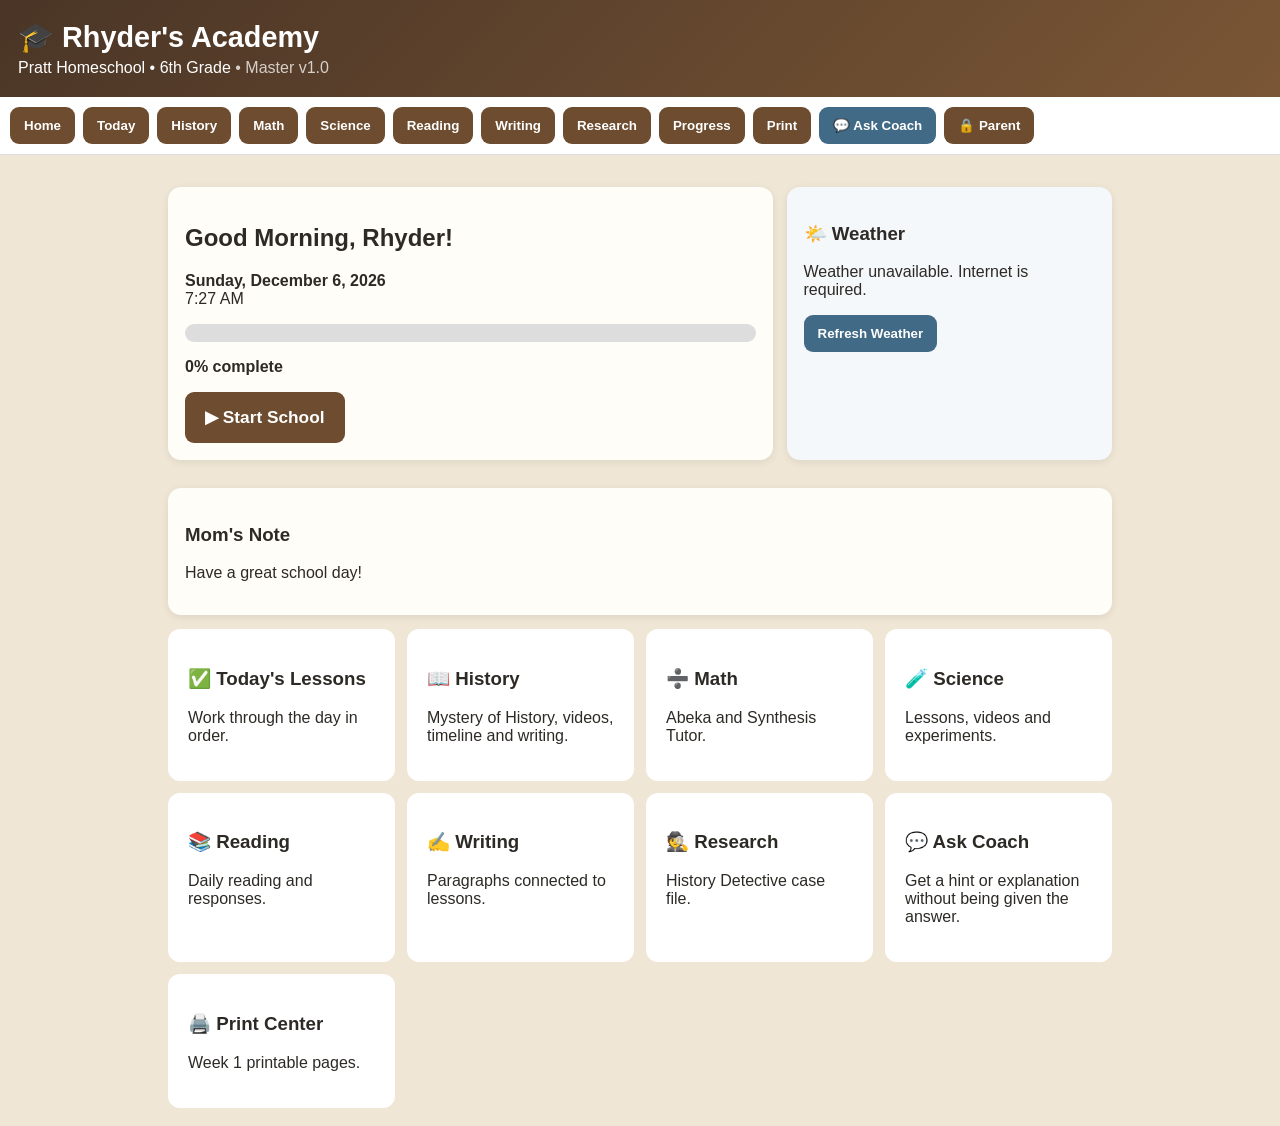
==== index.html @ 3a6fe6d4 "Add files via upload" ====
<!DOCTYPE html>
<html lang="en">
<head>
<meta charset="UTF-8">
<meta name="viewport" content="width=device-width, initial-scale=1.0">
<meta name="theme-color" content="#6d4c2f">
<link rel="manifest" href="manifest.webmanifest">
<title>Rhyder's Academy</title>
<style>
:root{--ink:#2d2a26;--tan:#efe6d5;--brown:#6d4c2f;--gold:#c89b4b;--green:#557a55;--paper:#fffdf8;--blue:#416a86}
*{box-sizing:border-box}
body{margin:0;font-family:Arial,Helvetica,sans-serif;background:var(--tan);color:var(--ink)}
header{background:linear-gradient(135deg,#4a3526,#7a5635);color:white;padding:20px 18px}
header h1{margin:0;font-size:1.8rem} header p{margin:5px 0 0}
nav{display:flex;gap:8px;overflow:auto;padding:10px;background:#fff;border-bottom:1px solid #ddd;position:sticky;top:0;z-index:3}
button,.btn{border:0;border-radius:9px;padding:11px 14px;background:var(--brown);color:#fff;font-weight:700;cursor:pointer;text-decoration:none;display:inline-block}
button.secondary,.btn.secondary{background:var(--blue)}
button.light,.btn.light{background:#ececec;color:#333}
main{max-width:980px;margin:auto;padding:18px}
.page{display:none}.page.active{display:block}
.card{background:var(--paper);border-radius:13px;padding:17px;margin:14px 0;box-shadow:0 2px 8px #00000014}
.hero{display:grid;grid-template-columns:1.3fr .7fr;gap:14px}
.weather{background:#f4f8fb}
.day{border-left:6px solid var(--gold)}
.task{display:flex;gap:10px;align-items:flex-start;padding:10px 0;border-bottom:1px solid #eee}
.task:last-child{border-bottom:0}.task input{width:21px;height:21px;margin-top:2px}
.progress{height:18px;background:#ddd;border-radius:20px;overflow:hidden}.progress span{display:block;height:100%;width:0;background:var(--green)}
.grid{display:grid;grid-template-columns:repeat(auto-fit,minmax(210px,1fr));gap:12px}
.subject{padding:18px;border-radius:12px;background:#fff;cursor:pointer;border:2px solid transparent}.subject:hover{border-color:var(--gold)}
textarea,input[type=text]{width:100%;padding:10px;border:1px solid #bbb;border-radius:8px;font:inherit}
.small{font-size:.9rem;color:#666}.notice{background:#fff3cd;border:1px solid #e2c56d;padding:12px;border-radius:8px}
.print-sheet{background:white;border:1px solid #bbb;padding:28px;min-height:650px;margin:15px 0}
.lines{background:repeating-linear-gradient(white,white 27px,#b9c4cc 28px);height:190px;margin-top:10px}
.two-col{display:grid;grid-template-columns:1fr 1fr;gap:20px}.badge{display:inline-block;background:#e8efe8;color:#365936;border-radius:20px;padding:5px 10px;font-weight:bold}
.start{font-size:1.08rem;padding:15px 20px}
@media(max-width:700px){.hero,.two-col{grid-template-columns:1fr}}
@media print{
 header,nav,.no-print,.btn,button{display:none!important}
 body{background:white} main{max-width:none;padding:0}
 .page{display:none!important}.page.printing{display:block!important}
 .card{box-shadow:none}.print-sheet{page-break-after:always;border:0;min-height:auto}
}
</style>
</head>
<body>
<header>
  <h1>🎓 Rhyder's Academy</h1>
  <p>Pratt Homeschool • 6th Grade <span style="opacity:.75">• Master v1.0</span></p>
</header>

<nav>
  <button onclick="showPage('home')">Home</button>
  <button onclick="showPage('today')">Today</button>
  <button onclick="showPage('history')">History</button>
  <button onclick="showPage('math')">Math</button>
  <button onclick="showPage('science')">Science</button>
  <button onclick="showPage('reading')">Reading</button>
  <button onclick="showPage('writing')">Writing</button>
  <button onclick="showPage('research')">Research</button>
  <button onclick="showPage('progress')">Progress</button>
  <button onclick="showPage('print')">Print</button>
  <button class="secondary" onclick="showPage('coach')">💬 Ask Coach</button>
  <button onclick="openParent()">🔒 Parent</button>
</nav>

<main>
<section id="home" class="page active">
  <div class="hero">
    <div class="card">
      <h2 id="greeting">Good Morning, Rhyder!</h2>
      <p><strong id="dateLine"></strong><br><span id="timeLine"></span></p>
      <div class="progress"><span id="bar"></span></div>
      <p><strong id="progressText">0% complete</strong></p>
      <button class="start" onclick="showPage('today')">▶ Start School</button>
    </div>
    <div class="card weather">
      <h3>🌤️ Weather</h3>
      <p id="weatherText">Loading weather…</p>
      <button class="secondary" onclick="loadWeather(true)">Refresh Weather</button>
    </div>
  </div>

  <div class="card">
    <h3>Mom's Note</h3>
    <p id="momNoteDisplay">Have a great school day!</p>
  </div>

  <div class="grid">
    <div class="subject" onclick="showPage('today')"><h3>✅ Today's Lessons</h3><p>Work through the day in order.</p></div>
    <div class="subject" onclick="showPage('history')"><h3>📖 History</h3><p>Mystery of History, videos, timeline and writing.</p></div>
    <div class="subject" onclick="showPage('math')"><h3>➗ Math</h3><p>Abeka and Synthesis Tutor.</p></div>
    <div class="subject" onclick="showPage('science')"><h3>🧪 Science</h3><p>Lessons, videos and experiments.</p></div>
    <div class="subject" onclick="showPage('reading')"><h3>📚 Reading</h3><p>Daily reading and responses.</p></div>
    <div class="subject" onclick="showPage('writing')"><h3>✍️ Writing</h3><p>Paragraphs connected to lessons.</p></div>
    <div class="subject" onclick="showPage('research')"><h3>🕵️ Research</h3><p>History Detective case file.</p></div>
    
    <div class="subject" onclick="showPage('coach')"><h3>💬 Ask Coach</h3><p>Get a hint or explanation without being given the answer.</p></div>
    <div class="subject" onclick="showPage('print')"><h3>🖨️ Print Center</h3><p>Week 1 printable pages.</p></div>
  </div>


</section>

<section id="today" class="page">
  <div class="card day"><h2>Week 1 Daily Lessons</h2><p class="small">Use the correct day. Checkboxes save on this device.</p></div>

  <div id="monday" class="card day"><h3>Monday • Creation</h3>
    <label class="task"><input class="savecheck" type="checkbox"><span>Read <em>Mystery of History</em>, Lesson 1.</span></label>
    <label class="task"><input class="savecheck" type="checkbox"><span>Watch <a href="https://bibleproject.com/videos/genesis-1/" target="_blank">Genesis 1</a> as part of history.</span></label>
    <label class="task"><input class="savecheck" type="checkbox"><span>Print and complete the Creation Timeline.</span></label>
    <label class="task"><input class="savecheck" type="checkbox"><span>Write one paragraph: Why is Creation important?</span></label>
    <label class="task"><input class="savecheck" type="checkbox"><span>Complete today's math lesson.</span></label>
    <label class="task"><input class="savecheck" type="checkbox"><span>Read for 20–30 minutes.</span></label>
  </div>

  <div id="tuesday" class="card day"><h3>Tuesday • Adam and Eve</h3>
    <label class="task"><input class="savecheck" type="checkbox"><span>Read the assigned Mystery of History section.</span></label>
    <label class="task"><input class="savecheck" type="checkbox"><span>Watch <a href="https://bibleproject.com/videos/genesis-1-11/" target="_blank">Genesis 1–11 Overview</a>.</span></label>
    <label class="task"><input class="savecheck" type="checkbox"><span>Answer: What responsibility did people receive?</span></label>
    <label class="task"><input class="savecheck" type="checkbox"><span>Complete today's math lesson.</span></label>
    <label class="task"><input class="savecheck" type="checkbox"><span>Read for 20–30 minutes.</span></label>
  </div>

  <div id="wednesday" class="card day"><h3>Wednesday • Cain, Abel and Early Generations</h3>
    <label class="task"><input class="savecheck" type="checkbox"><span>Read the assigned Mystery of History section.</span></label>
    <label class="task"><input class="savecheck" type="checkbox"><span>Review Week 1 vocabulary.</span></label>
    <label class="task"><input class="savecheck" type="checkbox"><span>Write one paragraph about a lesson learned from the story.</span></label>
    <label class="task"><input class="savecheck" type="checkbox"><span>Complete today's math lesson.</span></label>
    <label class="task"><input class="savecheck" type="checkbox"><span>Read for 20–30 minutes.</span></label>
  </div>

  <div id="thursday" class="card day"><h3>Thursday • Noah and the Flood</h3>
    <label class="task"><input class="savecheck" type="checkbox"><span>Read the assigned Mystery of History section.</span></label>
    <label class="task"><input class="savecheck" type="checkbox"><span>Explore <a href="https://isgenesishistory.com/free-videos-is-genesis-history/" target="_blank">free Is Genesis History? videos</a>.</span></label>
    <label class="task"><input class="savecheck" type="checkbox"><span>Begin the History Detective Case File.</span></label>
    <label class="task"><input class="savecheck" type="checkbox"><span>Complete today's math lesson.</span></label>
    <label class="task"><input class="savecheck" type="checkbox"><span>Read for 20–30 minutes.</span></label>
  </div>

  <div id="friday" class="card day"><h3>Friday • Catch Up and Review</h3>
    <label class="task"><input class="savecheck" type="checkbox"><span>Finish any incomplete work.</span></label>
    <label class="task"><input class="savecheck" type="checkbox"><span>Complete the History Detective conclusion.</span></label>
    <label class="task"><input class="savecheck" type="checkbox"><span>Show Mom your printed and written work.</span></label>
    <label class="task"><input class="savecheck" type="checkbox"><span>Complete any remaining math or reading.</span></label>
  </div>
</section>

<section id="history" class="page">
  <div class="card"><h2>History • Week 1</h2>
    <p><strong>Main curriculum:</strong> <em>Mystery of History</em>. Bible history is included here, not as a separate subject.</p>
  </div>
  <div class="card"><h3>Free Videos</h3>
    <p><a class="btn" href="https://bibleproject.com/videos/genesis-1/" target="_blank">Genesis 1</a>
    <a class="btn secondary" href="https://bibleproject.com/videos/genesis-1-11/" target="_blank">Genesis 1–11</a>
    <a class="btn" href="https://isgenesishistory.com/free-videos-is-genesis-history/" target="_blank">Free Genesis Videos</a></p>
  </div>
  <div class="card"><h3>Vocabulary</h3><p>Creation • image of God • generation • covenant • ark • flood • ancient • source • evidence • conclusion</p></div>
  <div class="card"><h3>History Writing</h3>
    <textarea class="saveanswer" data-key="history-writing" rows="8" placeholder="Write 1–2 paragraphs here."></textarea>
  </div>
</section>


<section id="math" class="page">
  <div class="card">
    <h2>➗ Math</h2>
    <p><strong>Main curriculum:</strong> Abeka 5th Grade Math</p>
  </div>

  <div class="card">
    <h3>Today's Math</h3>
    <label class="task"><input class="savecheck" type="checkbox"><span>Complete today's assigned Abeka lesson.</span></label>
    <label class="task"><input class="savecheck" type="checkbox"><span>Complete the assigned workbook problems.</span></label>
    <label class="task"><input class="savecheck" type="checkbox"><span>Use Synthesis Tutor for practice or extra help.</span></label>
    <p><a class="btn secondary" href="https://tutor.synthesis.com/m/abd80120-8823-48ed-8b36-01ec182cc29b" target="_blank">Open Synthesis Tutor</a></p>
  </div>

  <div class="card">
    <h3>Mom's Math Assignment</h3>
    <input class="saveanswer" data-key="math-assignment" type="text" placeholder="Example: Abeka Lesson 1, pages 1–2">
  </div>
</section>

<section id="science" class="page">
  <div class="card">
    <h2>🧪 Science</h2>
    <p>Science lessons and links will be loaded here.</p>
  </div>

  <div class="card">
    <label class="task"><input class="savecheck" type="checkbox"><span>Complete today's science lesson.</span></label>
    <label class="task"><input class="savecheck" type="checkbox"><span>Watch the assigned science video.</span></label>
    <label class="task"><input class="savecheck" type="checkbox"><span>Complete the activity or experiment when assigned.</span></label>
    <input class="saveanswer" data-key="science-link" type="text" placeholder="Mom can paste the science program or video link here">
    <p><button class="btn" onclick="openSavedLink('science-link')">Open Science</button></p>
  </div>
</section>

<section id="reading" class="page">
  <div class="card">
    <h2>📚 Reading</h2>
  </div>

  <div class="card">
    <label class="task"><input class="savecheck" type="checkbox"><span>Read for 20–30 minutes.</span></label>
    <label class="task"><input class="savecheck" type="checkbox"><span>Complete today's reading response when assigned.</span></label>
    <textarea class="saveanswer" data-key="reading-response" rows="6" placeholder="Write 2–3 sentences about what you read."></textarea>
  </div>
</section>

<section id="writing" class="page">
  <div class="card">
    <h2>✍️ Writing</h2>
    <p>Writing assignments will connect to history, science, and reading.</p>
  </div>

  <div class="card">
    <label class="task"><input class="savecheck" type="checkbox"><span>Complete today's assigned paragraph or writing activity.</span></label>
    <textarea class="saveanswer" data-key="writing-response" rows="9" placeholder="Write today's assignment here."></textarea>
  </div>

  <div class="card">
    <p class="small">Cursive will be added later.</p>
  </div>
</section>


<section id="research" class="page">
  <div class="card"><h2>🕵️ History Detective Case File #1</h2><h3>How do sources help us study Noah and the Flood?</h3></div>
  <div class="card">
    <label>Source 1 title or link</label><input class="saveanswer" data-key="source1" type="text">
    <label>What did this source say?</label><textarea class="saveanswer" data-key="source1notes" rows="4"></textarea>
    <label>Source 2 title or link</label><input class="saveanswer" data-key="source2" type="text">
    <label>What did this source say?</label><textarea class="saveanswer" data-key="source2notes" rows="4"></textarea>
    <label>Where did the sources agree?</label><textarea class="saveanswer" data-key="agree" rows="3"></textarea>
    <label>Where were they different?</label><textarea class="saveanswer" data-key="different" rows="3"></textarea>
    <label>Your conclusion — 5–8 sentences.</label><textarea class="saveanswer" data-key="conclusion" rows="8"></textarea>
  </div>
</section>


<section id="progress" class="page">
  <div class="card">
    <h2>📊 Progress</h2>
    <p>Rhyder's completed checkboxes are saved on this device.</p>
    <div class="progress"><span id="progressPageBar"></span></div>
    <p><strong id="progressPageText">0% complete</strong></p>
  </div>

  <div class="card">
    <h3>Week 1 Goal</h3>
    <p>Complete the assigned History, Math, Science, Reading, and Writing work for the four-day school week.</p>
  </div>
</section>

<section id="print" class="page">
  <div class="card no-print"><h2>Print Center</h2><button onclick="printCenter()">Print All Week 1 Sheets</button></div>
  <div class="print-sheet"><h1>Rhyder's Academy</h1><h2>Week 1 Creation Timeline</h2>
    <p>Name: __________________ Date: __________</p><p>Draw or write what happened on each day of Creation.</p>
    <div class="two-col"><div><h3>Day 1</h3><div class="lines"></div><h3>Day 2</h3><div class="lines"></div><h3>Day 3</h3><div class="lines"></div></div>
    <div><h3>Day 4</h3><div class="lines"></div><h3>Day 5</h3><div class="lines"></div><h3>Day 6 and Day 7</h3><div class="lines"></div></div></div>
  </div>
  <div class="print-sheet"><h1>Rhyder's Academy</h1><h2>Week 1 Vocabulary</h2>
    <p>Name: __________________ Date: __________</p><p>Write each definition in your own words.</p>
    <p><strong>Creation:</strong></p><div class="lines"></div><p><strong>Covenant:</strong></p><div class="lines"></div>
    <p><strong>Ancient:</strong></p><div class="lines"></div><p><strong>Evidence:</strong></p><div class="lines"></div>
  </div>
  <div class="print-sheet"><h1>Rhyder's Academy</h1><h2>History Detective Notes</h2>
    <p>Name: __________________ Date: __________</p><p><strong>Question:</strong></p><div class="lines"></div>
    <p><strong>Source 1:</strong></p><div class="lines"></div><p><strong>Source 2:</strong></p><div class="lines"></div>
    <p><strong>Conclusion:</strong></p><div class="lines" style="height:260px"></div>
  </div>
</section>


<section id="coach" class="page">
  <div class="card">
    <h2>💬 Ask Coach</h2>
    <p>Use this when you are stuck. Coach should explain, give hints, and ask questions—not do the assignment for you.</p>
  </div>

  <div class="card">
    <label for="coach-subject"><strong>Subject</strong></label>
    <select id="coach-subject" style="width:100%;padding:10px;border:1px solid #bbb;border-radius:8px;font:inherit;margin:8px 0 14px;">
      <option>History</option>
      <option>Math</option>
      <option>Science</option>
      <option>Reading</option>
      <option>Writing</option>
      <option>Research</option>
    </select>

    <label for="coach-question"><strong>What are you stuck on?</strong></label>
    <textarea id="coach-question" rows="7" placeholder="Example: I do not understand what covenant means in this lesson."></textarea>

    <p>
      <button class="secondary" onclick="askCoach()">Copy Question & Open ChatGPT</button>
      <button class="light" onclick="clearCoach()">Clear</button>
    </p>

    <div id="coach-status" class="notice" style="display:none;"></div>
  </div>

  <div class="card">
    <h3>Coach Rules</h3>
    <p class="small">
      Explain at a sixth-grade level. Do not write the assignment or give a final answer.
      Give one hint at a time, ask Rhyder what he has tried, and help him think through the problem.
    </p>
  </div>
</section>

<section id="parent" class="page">
  <div class="card"><h2>Parent</h2><p><span class="badge">Master Version 1.0</span></p><p>These settings save only on this device.</p></div>
  <div class="card notice"><strong>What is Pratt Homeschool Drive?</strong><br>It is your private filing cabinet for worksheets, submitted work, photos, and school records. Rhyder does not need to open it during his normal school day.</div>
  <div class="card"><h3>Mom's Note</h3>
    <textarea id="momNoteInput" rows="4" placeholder="Example: Finish history before lunch."></textarea>
    <p><button onclick="saveMomNote()">Save Note</button></p>
  </div>
  <div class="card"><h3>Quick Links</h3>
    <p><a class="btn secondary" href="https://drive.google.com/drive/folders/1P0YHmUGEadS95J3PVRqxYUepwUcIg7Hu?usp=sharing" target="_blank">📁 Open Parent Google Drive</a></p>
    <p class="small">Use this only when you need to manage files. Paste the math, science and Google Form links on the Subjects page once they are ready.</p>
  </div>
  <div class="card">
    <h3>Parent PIN</h3>
    <p class="small">The PIN is saved only on this device. It keeps Rhyder from accidentally changing parent settings.</p>
    <button class="secondary" onclick="changeParentPin()">Change Parent PIN</button>
  </div>
  <div class="card"><button class="light" onclick="resetChecks()">Reset All Checkboxes</button></div>
</section>
</main>

<script>

let parentUnlocked = false;

function openParent(){
  const savedPin = localStorage.getItem('parent-pin');

  if(!savedPin){
    const first = prompt('Create a 4–6 digit Parent PIN:');
    if(first === null) return;

    if(!/^\d{4,6}$/.test(first)){
      alert('Please use 4–6 numbers.');
      return;
    }

    const second = prompt('Enter the PIN again to confirm:');
    if(second !== first){
      alert('The PINs did not match. Please try again.');
      return;
    }

    localStorage.setItem('parent-pin', first);
    parentUnlocked = true;
    alert('Parent PIN created.');
    showPage('parent');
    return;
  }

  if(parentUnlocked){
    showPage('parent');
    return;
  }

  const entered = prompt('Enter Parent PIN:');
  if(entered === null) return;

  if(entered === savedPin){
    parentUnlocked = true;
    showPage('parent');
  } else {
    alert('Incorrect PIN.');
  }
}

function changeParentPin(){
  const savedPin = localStorage.getItem('parent-pin');
  const current = prompt('Enter your current Parent PIN:');
  if(current === null) return;

  if(current !== savedPin){
    alert('Incorrect PIN.');
    return;
  }

  const next = prompt('Create a new 4–6 digit Parent PIN:');
  if(next === null) return;

  if(!/^\d{4,6}$/.test(next)){
    alert('Please use 4–6 numbers.');
    return;
  }

  const confirmPin = prompt('Enter the new PIN again:');
  if(confirmPin !== next){
    alert('The PINs did not match.');
    return;
  }

  localStorage.setItem('parent-pin', next);
  parentUnlocked = true;
  alert('Parent PIN changed.');
}


async function askCoach(){
  const subject = document.getElementById('coach-subject').value;
  const question = document.getElementById('coach-question').value.trim();
  const status = document.getElementById('coach-status');

  if(!question){
    alert('Type your question first.');
    return;
  }

  const prompt =
`You are Coach for Rhyder, a sixth-grade homeschool student.

Subject: ${subject}
Rhyder's question: ${question}

Rules:
- Explain at a sixth-grade level.
- Do not complete the assignment or give the final answer.
- Ask what he has tried.
- Give one hint at a time.
- Use short, clear steps.
- Encourage effort and help him think independently.`;

  try{
    await navigator.clipboard.writeText(prompt);
    status.style.display = 'block';
    status.innerHTML = '<strong>Question copied.</strong> ChatGPT is opening. Paste the question into the message box and send it.';
  }catch(e){
    status.style.display = 'block';
    status.innerHTML = '<strong>Copy this into ChatGPT:</strong><br><br>' + prompt.replace(/\n/g,'<br>');
  }

  window.open('https://chatgpt.com/', '_blank');
}

function clearCoach(){
  document.getElementById('coach-question').value = '';
  document.getElementById('coach-status').style.display = 'none';
}

function showPage(id){
 document.querySelectorAll('.page').forEach(p=>p.classList.remove('active'));
 document.getElementById(id).classList.add('active'); window.scrollTo(0,0);
}
const checks=[...document.querySelectorAll('.savecheck')];
checks.forEach((c,i)=>{c.dataset.key='check-'+i;c.checked=localStorage.getItem(c.dataset.key)==='1';
 c.addEventListener('change',()=>{localStorage.setItem(c.dataset.key,c.checked?'1':'0');updateProgress();});});
document.querySelectorAll('.saveanswer').forEach(el=>{const k=el.dataset.key;el.value=localStorage.getItem(k)||'';
 el.addEventListener('input',()=>localStorage.setItem(k,el.value));});
function updateProgress(){const done=checks.filter(c=>c.checked).length;const pct=checks.length?Math.round(done/checks.length*100):0;
 document.getElementById('bar').style.width=pct+'%';document.getElementById('progressText').textContent=pct+'% complete';
 const pageBar=document.getElementById('progressPageBar');
 const pageText=document.getElementById('progressPageText');
 if(pageBar) pageBar.style.width=pct+'%';
 if(pageText) pageText.textContent=pct+'% complete';}
function openSavedLink(key){let v=(localStorage.getItem(key)||'').trim();if(!v){alert('Paste the link in the box first.');return;}
 if(!/^https?:\/\//i.test(v))v='https://'+v;window.open(v,'_blank');}
function printCenter(){const p=document.getElementById('print');p.classList.add('printing');window.print();p.classList.remove('printing');}
function resetChecks(){if(confirm('Reset every lesson checkbox?')){checks.forEach(c=>{c.checked=false;localStorage.removeItem(c.dataset.key)});updateProgress();}}
function updateClock(){
 const d=new Date(); const h=d.getHours();
 document.getElementById('greeting').textContent=(h<12?'Good Morning':h<17?'Good Afternoon':'Good Evening')+', Rhyder!';
 document.getElementById('dateLine').textContent=d.toLocaleDateString('en-US',{weekday:'long',month:'long',day:'numeric',year:'numeric'});
 document.getElementById('timeLine').textContent=d.toLocaleTimeString('en-US',{hour:'numeric',minute:'2-digit'});
}
function weatherCodeText(code){
 const m={0:'Clear',1:'Mostly clear',2:'Partly cloudy',3:'Cloudy',45:'Foggy',48:'Foggy',51:'Light drizzle',53:'Drizzle',55:'Heavy drizzle',
 61:'Light rain',63:'Rain',65:'Heavy rain',71:'Light snow',73:'Snow',75:'Heavy snow',80:'Rain showers',81:'Rain showers',82:'Heavy showers',95:'Thunderstorms'};
 return m[code]||'Current conditions';
}
async function fetchWeather(lat,lon,label){
 try{
  const u=`https://api.open-meteo.com/v1/forecast?latitude=${lat}&longitude=${lon}&current=temperature_2m,weather_code&daily=temperature_2m_max,temperature_2m_min,precipitation_probability_max&temperature_unit=fahrenheit&timezone=auto&forecast_days=1`;
  const r=await fetch(u); const w=await r.json();
  const now=Math.round(w.current.temperature_2m), hi=Math.round(w.daily.temperature_2m_max[0]), lo=Math.round(w.daily.temperature_2m_min[0]), rain=w.daily.precipitation_probability_max[0];
  document.getElementById('weatherText').innerHTML=`<strong>${label}</strong><br>${now}°F • ${weatherCodeText(w.current.weather_code)}<br>High ${hi}° • Low ${lo}°<br>Rain chance ${rain}%`;
 }catch(e){document.getElementById('weatherText').textContent='Weather unavailable. Internet is required.';}
}
function loadWeather(force=false){
 document.getElementById('weatherText').textContent='Loading weather…';
 if(navigator.geolocation){
  navigator.geolocation.getCurrentPosition(
   p=>fetchWeather(p.coords.latitude,p.coords.longitude,'Current location'),
   ()=>fetchWeather(35.4492,-86.7889,'Lewisburg, TN'),
   {timeout:5000}
  );
 }else fetchWeather(35.4492,-86.7889,'Lewisburg, TN');
}
function saveMomNote(){const v=document.getElementById('momNoteInput').value.trim()||'Have a great school day!';
 localStorage.setItem('mom-note',v);document.getElementById('momNoteDisplay').textContent=v;alert('Mom’s note saved.');}
function loadMomNote(){const v=localStorage.getItem('mom-note')||'Have a great school day!';
 document.getElementById('momNoteInput').value=v;document.getElementById('momNoteDisplay').textContent=v;}
if('serviceWorker' in navigator){window.addEventListener('load',()=>navigator.serviceWorker.register('service-worker.js').catch(()=>{}));}
updateProgress(); updateClock(); setInterval(updateClock,30000); loadMomNote(); loadWeather();
</script>
</body>
</html>
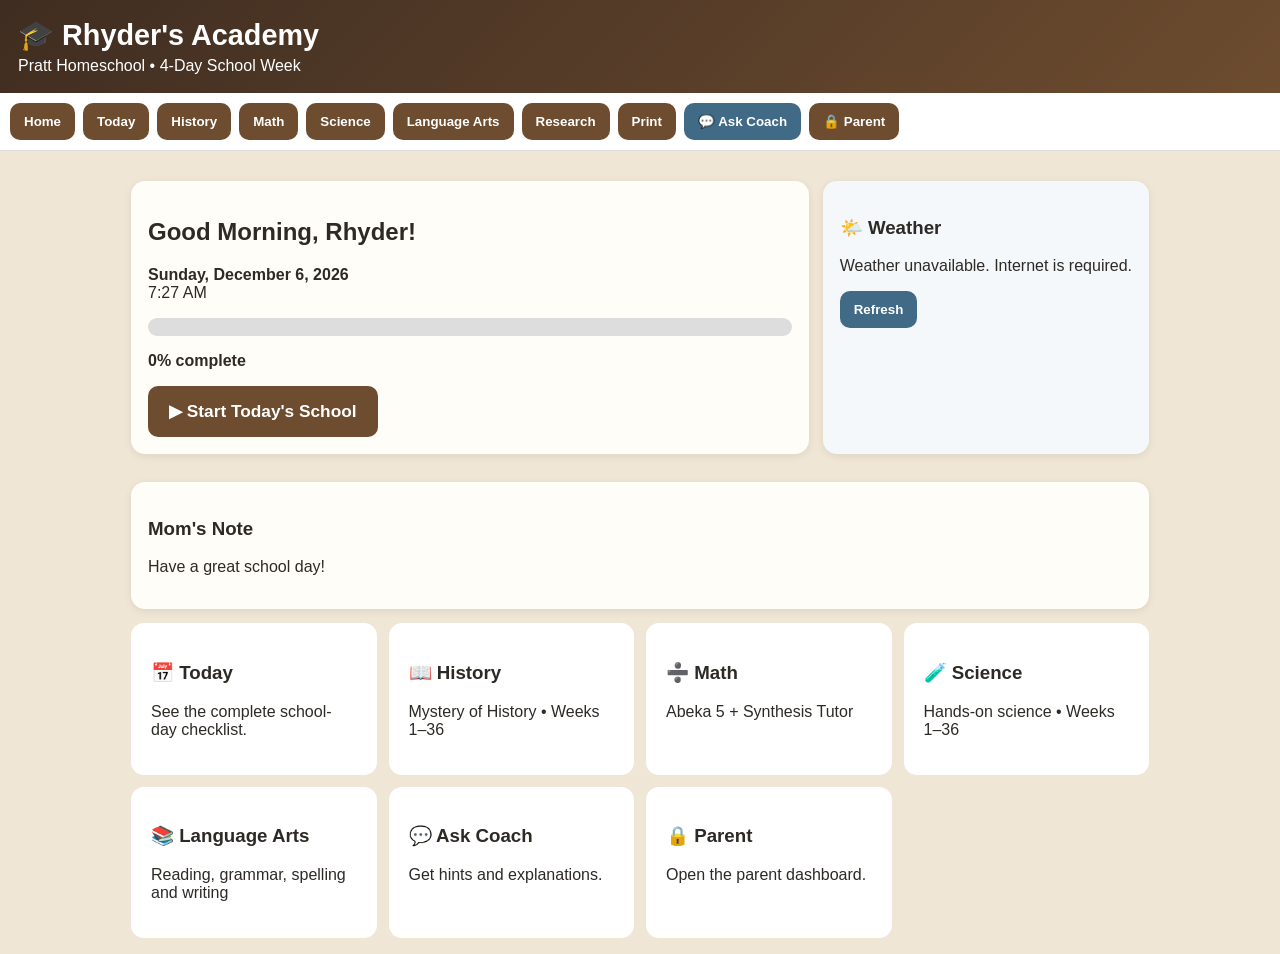
==== commit 25f4c67e: "Add files via upload" ====
--- a/index.html
+++ b/index.html
@@ -7,499 +7,418 @@
 <link rel="manifest" href="manifest.webmanifest">
 <title>Rhyder's Academy</title>
 <style>
-:root{--ink:#2d2a26;--tan:#efe6d5;--brown:#6d4c2f;--gold:#c89b4b;--green:#557a55;--paper:#fffdf8;--blue:#416a86}
+:root{--brown:#6d4c2f;--dark:#3f2d21;--tan:#efe6d5;--paper:#fffdf8;--gold:#c89b4b;--green:#557a55;--blue:#416a86;--ink:#2d2a26}
 *{box-sizing:border-box}
 body{margin:0;font-family:Arial,Helvetica,sans-serif;background:var(--tan);color:var(--ink)}
-header{background:linear-gradient(135deg,#4a3526,#7a5635);color:white;padding:20px 18px}
+header{background:linear-gradient(135deg,var(--dark),var(--brown));color:white;padding:18px}
 header h1{margin:0;font-size:1.8rem} header p{margin:5px 0 0}
-nav{display:flex;gap:8px;overflow:auto;padding:10px;background:#fff;border-bottom:1px solid #ddd;position:sticky;top:0;z-index:3}
-button,.btn{border:0;border-radius:9px;padding:11px 14px;background:var(--brown);color:#fff;font-weight:700;cursor:pointer;text-decoration:none;display:inline-block}
+nav{display:flex;gap:8px;overflow:auto;padding:10px;background:#fff;border-bottom:1px solid #ddd;position:sticky;top:0;z-index:5}
+button,.btn{border:0;border-radius:10px;padding:11px 14px;background:var(--brown);color:#fff;font-weight:700;cursor:pointer;text-decoration:none;display:inline-block}
 button.secondary,.btn.secondary{background:var(--blue)}
 button.light,.btn.light{background:#ececec;color:#333}
-main{max-width:980px;margin:auto;padding:18px}
+main{max-width:1050px;margin:auto;padding:16px}
 .page{display:none}.page.active{display:block}
-.card{background:var(--paper);border-radius:13px;padding:17px;margin:14px 0;box-shadow:0 2px 8px #00000014}
-.hero{display:grid;grid-template-columns:1.3fr .7fr;gap:14px}
+.card{background:var(--paper);border-radius:14px;padding:17px;margin:14px 0;box-shadow:0 2px 9px #00000014}
+.hero{display:grid;grid-template-columns:1.35fr .65fr;gap:14px}
 .weather{background:#f4f8fb}
-.day{border-left:6px solid var(--gold)}
-.task{display:flex;gap:10px;align-items:flex-start;padding:10px 0;border-bottom:1px solid #eee}
-.task:last-child{border-bottom:0}.task input{width:21px;height:21px;margin-top:2px}
-.progress{height:18px;background:#ddd;border-radius:20px;overflow:hidden}.progress span{display:block;height:100%;width:0;background:var(--green)}
-.grid{display:grid;grid-template-columns:repeat(auto-fit,minmax(210px,1fr));gap:12px}
-.subject{padding:18px;border-radius:12px;background:#fff;cursor:pointer;border:2px solid transparent}.subject:hover{border-color:var(--gold)}
-textarea,input[type=text]{width:100%;padding:10px;border:1px solid #bbb;border-radius:8px;font:inherit}
-.small{font-size:.9rem;color:#666}.notice{background:#fff3cd;border:1px solid #e2c56d;padding:12px;border-radius:8px}
-.print-sheet{background:white;border:1px solid #bbb;padding:28px;min-height:650px;margin:15px 0}
-.lines{background:repeating-linear-gradient(white,white 27px,#b9c4cc 28px);height:190px;margin-top:10px}
-.two-col{display:grid;grid-template-columns:1fr 1fr;gap:20px}.badge{display:inline-block;background:#e8efe8;color:#365936;border-radius:20px;padding:5px 10px;font-weight:bold}
-.start{font-size:1.08rem;padding:15px 20px}
-@media(max-width:700px){.hero,.two-col{grid-template-columns:1fr}}
-@media print{
- header,nav,.no-print,.btn,button{display:none!important}
- body{background:white} main{max-width:none;padding:0}
- .page{display:none!important}.page.printing{display:block!important}
- .card{box-shadow:none}.print-sheet{page-break-after:always;border:0;min-height:auto}
-}
+.progress{height:18px;background:#ddd;border-radius:20px;overflow:hidden}
+.progress span{display:block;height:100%;width:0;background:var(--green)}
+.grid{display:grid;grid-template-columns:repeat(auto-fit,minmax(205px,1fr));gap:12px}
+.tile{background:white;border:2px solid transparent;border-radius:13px;padding:18px;cursor:pointer}
+.tile:hover{border-color:var(--gold)}
+.task{display:flex;gap:10px;align-items:flex-start;padding:10px 0;border-bottom:1px solid #eee;overflow:hidden}
+.task:last-child{border-bottom:0}.task input{width:21px;height:21px;margin-top:2px;flex:0 0 auto}.task span{display:block;min-width:0;flex:1}.task .btn{display:block;width:max-content;max-width:100%;margin-top:8px;white-space:normal}
+textarea,input[type=text],select{width:100%;padding:10px;border:1px solid #bbb;border-radius:8px;font:inherit}
+.small{font-size:.9rem;color:#666}.notice{background:#fff3cd;border:1px solid #e2c56d;padding:12px;border-radius:9px}
+.week-grid{display:grid;grid-template-columns:repeat(auto-fit,minmax(105px,1fr));gap:8px}
+.week-btn{background:#876546;padding:10px 7px}
+.week-btn.current{background:var(--green)}
+.week-content{border-left:6px solid var(--gold)}
+.day-tabs{display:grid;grid-template-columns:repeat(4,1fr);gap:8px}
+.day-tabs button{background:#8b6a4a}
+.day-tabs button.active-day{background:var(--green)}
+.day-panel{display:none}.day-panel.active-day-panel{display:block}
+.subject-head{display:flex;justify-content:space-between;gap:10px;align-items:center;flex-wrap:wrap}
+.badge{display:inline-block;background:#e8efe8;color:#365936;border-radius:20px;padding:5px 10px;font-weight:bold}
+.start{font-size:1.08rem;padding:15px 21px}
+.print-sheet{background:#fff;border:1px solid #bbb;padding:28px;min-height:650px;margin:15px 0}
+.lines{background:repeating-linear-gradient(#fff,#fff 27px,#b9c4cc 28px);height:190px}
+@media(max-width:720px){.hero{grid-template-columns:1fr}.day-tabs{grid-template-columns:1fr 1fr}}
+@media print{header,nav,.no-print,button,.btn{display:none!important}body{background:#fff}main{max-width:none;padding:0}.page{display:none!important}.page.printing{display:block!important}.card{box-shadow:none}.print-sheet{page-break-after:always;border:0}}
 </style>
 </head>
 <body>
 <header>
-  <h1>🎓 Rhyder's Academy</h1>
-  <p>Pratt Homeschool • 6th Grade <span style="opacity:.75">• Master v1.0</span></p>
+<h1>🎓 Rhyder's Academy</h1>
+<p>Pratt Homeschool • 4-Day School Week</p>
 </header>
 
 <nav>
-  <button onclick="showPage('home')">Home</button>
-  <button onclick="showPage('today')">Today</button>
-  <button onclick="showPage('history')">History</button>
-  <button onclick="showPage('math')">Math</button>
-  <button onclick="showPage('science')">Science</button>
-  <button onclick="showPage('reading')">Reading</button>
-  <button onclick="showPage('writing')">Writing</button>
-  <button onclick="showPage('research')">Research</button>
-  <button onclick="showPage('progress')">Progress</button>
-  <button onclick="showPage('print')">Print</button>
-  <button class="secondary" onclick="showPage('coach')">💬 Ask Coach</button>
-  <button onclick="openParent()">🔒 Parent</button>
+<button onclick="showPage('home')">Home</button>
+<button onclick="showPage('today')">Today</button>
+<button onclick="showPage('history')">History</button>
+<button onclick="showPage('math')">Math</button>
+<button onclick="showPage('science')">Science</button>
+<button onclick="showPage('language')">Language Arts</button>
+<button onclick="showPage('research')">Research</button>
+<button onclick="showPage('print')">Print</button>
+<button class="secondary" onclick="showPage('coach')">💬 Ask Coach</button>
+<button id="parentNavButton" onclick="showParentLock()">🔒 Parent</button>
 </nav>
 
 <main>
 <section id="home" class="page active">
-  <div class="hero">
-    <div class="card">
-      <h2 id="greeting">Good Morning, Rhyder!</h2>
-      <p><strong id="dateLine"></strong><br><span id="timeLine"></span></p>
-      <div class="progress"><span id="bar"></span></div>
-      <p><strong id="progressText">0% complete</strong></p>
-      <button class="start" onclick="showPage('today')">▶ Start School</button>
-    </div>
-    <div class="card weather">
-      <h3>🌤️ Weather</h3>
-      <p id="weatherText">Loading weather…</p>
-      <button class="secondary" onclick="loadWeather(true)">Refresh Weather</button>
-    </div>
+<div class="hero">
+  <div class="card">
+    <h2 id="greeting">Good Morning, Rhyder!</h2>
+    <p><strong id="dateLine"></strong><br><span id="timeLine"></span></p>
+    <div class="progress"><span id="bar"></span></div>
+    <p><strong id="progressText">0% complete</strong></p>
+    <button class="start" onclick="showPage('today')">▶ Start Today's School</button>
   </div>
-
+  <div class="card weather">
+    <h3>🌤️ Weather</h3>
+    <p id="weatherText">Loading weather…</p>
+    <button class="secondary" onclick="loadWeather()">Refresh</button>
+  </div>
+</div>
+
+<div class="card"><h3>Mom's Note</h3><p id="momNoteDisplay">Have a great school day!</p></div>
+
+<div class="grid">
+  <div class="tile" onclick="showPage('today')"><h3>📅 Today</h3><p>See the complete school-day checklist.</p></div>
+  <div class="tile" onclick="showPage('history')"><h3>📖 History</h3><p>Mystery of History • Weeks 1–36</p></div>
+  <div class="tile" onclick="showPage('math')"><h3>➗ Math</h3><p>Abeka 5 + Synthesis Tutor</p></div>
+  <div class="tile" onclick="showPage('science')"><h3>🧪 Science</h3><p>Hands-on science • Weeks 1–36</p></div>
+  <div class="tile" onclick="showPage('language')"><h3>📚 Language Arts</h3><p>Reading, grammar, spelling and writing</p></div>
+  <div class="tile" onclick="showPage('coach')"><h3>💬 Ask Coach</h3><p>Get hints and explanations.</p></div>
+  <div class="tile" onclick="showParentLock()"><h3>🔒 Parent</h3><p>Open the parent dashboard.</p></div>
+</div>
+</section>
+
+<section id="today" class="page">
+<div class="card">
+  <h2>📅 Today's School</h2>
+  <p>Choose the day. Completed work stays visible and checked.</p>
+  <div class="day-tabs">
+    <button onclick="openTodayDay('today-mon',this)">Monday</button>
+    <button onclick="openTodayDay('today-tue',this)">Tuesday</button>
+    <button onclick="openTodayDay('today-wed',this)">Wednesday</button>
+    <button onclick="openTodayDay('today-thu',this)">Thursday</button>
+  </div>
+</div>
+<div id="today-mon" class="card day-panel active-day-panel"></div>
+<div id="today-tue" class="card day-panel"></div>
+<div id="today-wed" class="card day-panel"></div>
+<div id="today-thu" class="card day-panel"></div>
+</section>
+
+<section id="history" class="page"></section>
+<section id="math" class="page"></section>
+<section id="science" class="page"></section>
+<section id="language" class="page"></section>
+
+<section id="research" class="page">
+<div class="card"><h2>🔍 Research</h2><p>History Detective, science research and optional projects will be organized here.</p></div>
+<div class="card">
+  <label><strong>Research question</strong></label>
+  <textarea class="saveanswer" data-key="research-question" rows="4"></textarea>
+  <label><strong>Sources and notes</strong></label>
+  <textarea class="saveanswer" data-key="research-notes" rows="8"></textarea>
+  <label><strong>Conclusion</strong></label>
+  <textarea class="saveanswer" data-key="research-conclusion" rows="8"></textarea>
+</div>
+</section>
+
+<section id="print" class="page">
+<div class="card no-print"><h2>🖨️ Print Center</h2><p>Printables will be listed by subject and week as curriculum is added.</p><button onclick="printCenter()">Print Current Sample</button></div>
+<div class="print-sheet"><h1>Rhyder's Academy</h1><h2>Weekly Notes</h2><p>Name: ____________________ Week: ________</p><div class="lines" style="height:500px"></div></div>
+</section>
+
+<section id="coach" class="page">
+<div class="card"><h2>💬 Ask Coach</h2><p>Coach explains, gives hints and asks questions. Coach should not complete the assignment.</p></div>
+<div class="card">
+  <label><strong>Subject</strong></label>
+  <select id="coach-subject"><option>History</option><option>Math</option><option>Science</option><option>Language Arts</option><option>Research</option></select>
+  <label><strong>What are you stuck on?</strong></label>
+  <textarea id="coach-question" rows="7" placeholder="Type your question here."></textarea>
+  <p><button class="secondary" onclick="askCoach()">Copy Question & Open ChatGPT</button> <button class="light" onclick="clearCoach()">Clear</button></p>
+  <div id="coach-status" class="notice" style="display:none"></div>
+</div>
+</section>
+
+
+<section id="parent-lock" class="page">
   <div class="card">
-    <h3>Mom's Note</h3>
-    <p id="momNoteDisplay">Have a great school day!</p>
-  </div>
-
-  <div class="grid">
-    <div class="subject" onclick="showPage('today')"><h3>✅ Today's Lessons</h3><p>Work through the day in order.</p></div>
-    <div class="subject" onclick="showPage('history')"><h3>📖 History</h3><p>Mystery of History, videos, timeline and writing.</p></div>
-    <div class="subject" onclick="showPage('math')"><h3>➗ Math</h3><p>Abeka and Synthesis Tutor.</p></div>
-    <div class="subject" onclick="showPage('science')"><h3>🧪 Science</h3><p>Lessons, videos and experiments.</p></div>
-    <div class="subject" onclick="showPage('reading')"><h3>📚 Reading</h3><p>Daily reading and responses.</p></div>
-    <div class="subject" onclick="showPage('writing')"><h3>✍️ Writing</h3><p>Paragraphs connected to lessons.</p></div>
-    <div class="subject" onclick="showPage('research')"><h3>🕵️ Research</h3><p>History Detective case file.</p></div>
-    
-    <div class="subject" onclick="showPage('coach')"><h3>💬 Ask Coach</h3><p>Get a hint or explanation without being given the answer.</p></div>
-    <div class="subject" onclick="showPage('print')"><h3>🖨️ Print Center</h3><p>Week 1 printable pages.</p></div>
-  </div>
-
-
-</section>
-
-<section id="today" class="page">
-  <div class="card day"><h2>Week 1 Daily Lessons</h2><p class="small">Use the correct day. Checkboxes save on this device.</p></div>
-
-  <div id="monday" class="card day"><h3>Monday • Creation</h3>
-    <label class="task"><input class="savecheck" type="checkbox"><span>Read <em>Mystery of History</em>, Lesson 1.</span></label>
-    <label class="task"><input class="savecheck" type="checkbox"><span>Watch <a href="https://bibleproject.com/videos/genesis-1/" target="_blank">Genesis 1</a> as part of history.</span></label>
-    <label class="task"><input class="savecheck" type="checkbox"><span>Print and complete the Creation Timeline.</span></label>
-    <label class="task"><input class="savecheck" type="checkbox"><span>Write one paragraph: Why is Creation important?</span></label>
-    <label class="task"><input class="savecheck" type="checkbox"><span>Complete today's math lesson.</span></label>
-    <label class="task"><input class="savecheck" type="checkbox"><span>Read for 20–30 minutes.</span></label>
-  </div>
-
-  <div id="tuesday" class="card day"><h3>Tuesday • Adam and Eve</h3>
-    <label class="task"><input class="savecheck" type="checkbox"><span>Read the assigned Mystery of History section.</span></label>
-    <label class="task"><input class="savecheck" type="checkbox"><span>Watch <a href="https://bibleproject.com/videos/genesis-1-11/" target="_blank">Genesis 1–11 Overview</a>.</span></label>
-    <label class="task"><input class="savecheck" type="checkbox"><span>Answer: What responsibility did people receive?</span></label>
-    <label class="task"><input class="savecheck" type="checkbox"><span>Complete today's math lesson.</span></label>
-    <label class="task"><input class="savecheck" type="checkbox"><span>Read for 20–30 minutes.</span></label>
-  </div>
-
-  <div id="wednesday" class="card day"><h3>Wednesday • Cain, Abel and Early Generations</h3>
-    <label class="task"><input class="savecheck" type="checkbox"><span>Read the assigned Mystery of History section.</span></label>
-    <label class="task"><input class="savecheck" type="checkbox"><span>Review Week 1 vocabulary.</span></label>
-    <label class="task"><input class="savecheck" type="checkbox"><span>Write one paragraph about a lesson learned from the story.</span></label>
-    <label class="task"><input class="savecheck" type="checkbox"><span>Complete today's math lesson.</span></label>
-    <label class="task"><input class="savecheck" type="checkbox"><span>Read for 20–30 minutes.</span></label>
-  </div>
-
-  <div id="thursday" class="card day"><h3>Thursday • Noah and the Flood</h3>
-    <label class="task"><input class="savecheck" type="checkbox"><span>Read the assigned Mystery of History section.</span></label>
-    <label class="task"><input class="savecheck" type="checkbox"><span>Explore <a href="https://isgenesishistory.com/free-videos-is-genesis-history/" target="_blank">free Is Genesis History? videos</a>.</span></label>
-    <label class="task"><input class="savecheck" type="checkbox"><span>Begin the History Detective Case File.</span></label>
-    <label class="task"><input class="savecheck" type="checkbox"><span>Complete today's math lesson.</span></label>
-    <label class="task"><input class="savecheck" type="checkbox"><span>Read for 20–30 minutes.</span></label>
-  </div>
-
-  <div id="friday" class="card day"><h3>Friday • Catch Up and Review</h3>
-    <label class="task"><input class="savecheck" type="checkbox"><span>Finish any incomplete work.</span></label>
-    <label class="task"><input class="savecheck" type="checkbox"><span>Complete the History Detective conclusion.</span></label>
-    <label class="task"><input class="savecheck" type="checkbox"><span>Show Mom your printed and written work.</span></label>
-    <label class="task"><input class="savecheck" type="checkbox"><span>Complete any remaining math or reading.</span></label>
-  </div>
-</section>
-
-<section id="history" class="page">
-  <div class="card"><h2>History • Week 1</h2>
-    <p><strong>Main curriculum:</strong> <em>Mystery of History</em>. Bible history is included here, not as a separate subject.</p>
-  </div>
-  <div class="card"><h3>Free Videos</h3>
-    <p><a class="btn" href="https://bibleproject.com/videos/genesis-1/" target="_blank">Genesis 1</a>
-    <a class="btn secondary" href="https://bibleproject.com/videos/genesis-1-11/" target="_blank">Genesis 1–11</a>
-    <a class="btn" href="https://isgenesishistory.com/free-videos-is-genesis-history/" target="_blank">Free Genesis Videos</a></p>
-  </div>
-  <div class="card"><h3>Vocabulary</h3><p>Creation • image of God • generation • covenant • ark • flood • ancient • source • evidence • conclusion</p></div>
-  <div class="card"><h3>History Writing</h3>
-    <textarea class="saveanswer" data-key="history-writing" rows="8" placeholder="Write 1–2 paragraphs here."></textarea>
-  </div>
-</section>
-
-
-<section id="math" class="page">
-  <div class="card">
-    <h2>➗ Math</h2>
-    <p><strong>Main curriculum:</strong> Abeka 5th Grade Math</p>
-  </div>
-
-  <div class="card">
-    <h3>Today's Math</h3>
-    <label class="task"><input class="savecheck" type="checkbox"><span>Complete today's assigned Abeka lesson.</span></label>
-    <label class="task"><input class="savecheck" type="checkbox"><span>Complete the assigned workbook problems.</span></label>
-    <label class="task"><input class="savecheck" type="checkbox"><span>Use Synthesis Tutor for practice or extra help.</span></label>
-    <p><a class="btn secondary" href="https://tutor.synthesis.com/m/abd80120-8823-48ed-8b36-01ec182cc29b" target="_blank">Open Synthesis Tutor</a></p>
-  </div>
-
-  <div class="card">
-    <h3>Mom's Math Assignment</h3>
-    <input class="saveanswer" data-key="math-assignment" type="text" placeholder="Example: Abeka Lesson 1, pages 1–2">
-  </div>
-</section>
-
-<section id="science" class="page">
-  <div class="card">
-    <h2>🧪 Science</h2>
-    <p>Science lessons and links will be loaded here.</p>
-  </div>
-
-  <div class="card">
-    <label class="task"><input class="savecheck" type="checkbox"><span>Complete today's science lesson.</span></label>
-    <label class="task"><input class="savecheck" type="checkbox"><span>Watch the assigned science video.</span></label>
-    <label class="task"><input class="savecheck" type="checkbox"><span>Complete the activity or experiment when assigned.</span></label>
-    <input class="saveanswer" data-key="science-link" type="text" placeholder="Mom can paste the science program or video link here">
-    <p><button class="btn" onclick="openSavedLink('science-link')">Open Science</button></p>
-  </div>
-</section>
-
-<section id="reading" class="page">
-  <div class="card">
-    <h2>📚 Reading</h2>
-  </div>
-
-  <div class="card">
-    <label class="task"><input class="savecheck" type="checkbox"><span>Read for 20–30 minutes.</span></label>
-    <label class="task"><input class="savecheck" type="checkbox"><span>Complete today's reading response when assigned.</span></label>
-    <textarea class="saveanswer" data-key="reading-response" rows="6" placeholder="Write 2–3 sentences about what you read."></textarea>
-  </div>
-</section>
-
-<section id="writing" class="page">
-  <div class="card">
-    <h2>✍️ Writing</h2>
-    <p>Writing assignments will connect to history, science, and reading.</p>
-  </div>
-
-  <div class="card">
-    <label class="task"><input class="savecheck" type="checkbox"><span>Complete today's assigned paragraph or writing activity.</span></label>
-    <textarea class="saveanswer" data-key="writing-response" rows="9" placeholder="Write today's assignment here."></textarea>
-  </div>
-
-  <div class="card">
-    <p class="small">Cursive will be added later.</p>
-  </div>
-</section>
-
-
-<section id="research" class="page">
-  <div class="card"><h2>🕵️ History Detective Case File #1</h2><h3>How do sources help us study Noah and the Flood?</h3></div>
-  <div class="card">
-    <label>Source 1 title or link</label><input class="saveanswer" data-key="source1" type="text">
-    <label>What did this source say?</label><textarea class="saveanswer" data-key="source1notes" rows="4"></textarea>
-    <label>Source 2 title or link</label><input class="saveanswer" data-key="source2" type="text">
-    <label>What did this source say?</label><textarea class="saveanswer" data-key="source2notes" rows="4"></textarea>
-    <label>Where did the sources agree?</label><textarea class="saveanswer" data-key="agree" rows="3"></textarea>
-    <label>Where were they different?</label><textarea class="saveanswer" data-key="different" rows="3"></textarea>
-    <label>Your conclusion — 5–8 sentences.</label><textarea class="saveanswer" data-key="conclusion" rows="8"></textarea>
-  </div>
-</section>
-
-
-<section id="progress" class="page">
-  <div class="card">
-    <h2>📊 Progress</h2>
-    <p>Rhyder's completed checkboxes are saved on this device.</p>
-    <div class="progress"><span id="progressPageBar"></span></div>
-    <p><strong id="progressPageText">0% complete</strong></p>
-  </div>
-
-  <div class="card">
-    <h3>Week 1 Goal</h3>
-    <p>Complete the assigned History, Math, Science, Reading, and Writing work for the four-day school week.</p>
-  </div>
-</section>
-
-<section id="print" class="page">
-  <div class="card no-print"><h2>Print Center</h2><button onclick="printCenter()">Print All Week 1 Sheets</button></div>
-  <div class="print-sheet"><h1>Rhyder's Academy</h1><h2>Week 1 Creation Timeline</h2>
-    <p>Name: __________________ Date: __________</p><p>Draw or write what happened on each day of Creation.</p>
-    <div class="two-col"><div><h3>Day 1</h3><div class="lines"></div><h3>Day 2</h3><div class="lines"></div><h3>Day 3</h3><div class="lines"></div></div>
-    <div><h3>Day 4</h3><div class="lines"></div><h3>Day 5</h3><div class="lines"></div><h3>Day 6 and Day 7</h3><div class="lines"></div></div></div>
-  </div>
-  <div class="print-sheet"><h1>Rhyder's Academy</h1><h2>Week 1 Vocabulary</h2>
-    <p>Name: __________________ Date: __________</p><p>Write each definition in your own words.</p>
-    <p><strong>Creation:</strong></p><div class="lines"></div><p><strong>Covenant:</strong></p><div class="lines"></div>
-    <p><strong>Ancient:</strong></p><div class="lines"></div><p><strong>Evidence:</strong></p><div class="lines"></div>
-  </div>
-  <div class="print-sheet"><h1>Rhyder's Academy</h1><h2>History Detective Notes</h2>
-    <p>Name: __________________ Date: __________</p><p><strong>Question:</strong></p><div class="lines"></div>
-    <p><strong>Source 1:</strong></p><div class="lines"></div><p><strong>Source 2:</strong></p><div class="lines"></div>
-    <p><strong>Conclusion:</strong></p><div class="lines" style="height:260px"></div>
-  </div>
-</section>
-
-
-<section id="coach" class="page">
-  <div class="card">
-    <h2>💬 Ask Coach</h2>
-    <p>Use this when you are stuck. Coach should explain, give hints, and ask questions—not do the assignment for you.</p>
-  </div>
-
-  <div class="card">
-    <label for="coach-subject"><strong>Subject</strong></label>
-    <select id="coach-subject" style="width:100%;padding:10px;border:1px solid #bbb;border-radius:8px;font:inherit;margin:8px 0 14px;">
-      <option>History</option>
-      <option>Math</option>
-      <option>Science</option>
-      <option>Reading</option>
-      <option>Writing</option>
-      <option>Research</option>
-    </select>
-
-    <label for="coach-question"><strong>What are you stuck on?</strong></label>
-    <textarea id="coach-question" rows="7" placeholder="Example: I do not understand what covenant means in this lesson."></textarea>
+    <h2>🔒 Parent Access</h2>
+    <p id="parentLockMessage">Enter your Parent PIN.</p>
+
+    <label for="parentPinInput"><strong>Parent PIN</strong></label>
+    <input id="parentPinInput" type="password" inputmode="numeric" maxlength="6"
+           placeholder="4–6 digit PIN" autocomplete="off">
 
     <p>
-      <button class="secondary" onclick="askCoach()">Copy Question & Open ChatGPT</button>
-      <button class="light" onclick="clearCoach()">Clear</button>
+      <button class="secondary" onclick="submitParentPin()">Continue</button>
+      <button class="light" onclick="showPage('home')">Cancel</button>
     </p>
 
-    <div id="coach-status" class="notice" style="display:none;"></div>
-  </div>
-
-  <div class="card">
-    <h3>Coach Rules</h3>
-    <p class="small">
-      Explain at a sixth-grade level. Do not write the assignment or give a final answer.
-      Give one hint at a time, ask Rhyder what he has tried, and help him think through the problem.
+    <p class="small" id="parentSetupHelp">
+      The first time you use Parent, enter the 4–6 digit PIN you want and tap Continue.
     </p>
   </div>
 </section>
 
 <section id="parent" class="page">
-  <div class="card"><h2>Parent</h2><p><span class="badge">Master Version 1.0</span></p><p>These settings save only on this device.</p></div>
-  <div class="card notice"><strong>What is Pratt Homeschool Drive?</strong><br>It is your private filing cabinet for worksheets, submitted work, photos, and school records. Rhyder does not need to open it during his normal school day.</div>
-  <div class="card"><h3>Mom's Note</h3>
-    <textarea id="momNoteInput" rows="4" placeholder="Example: Finish history before lunch."></textarea>
-    <p><button onclick="saveMomNote()">Save Note</button></p>
-  </div>
-  <div class="card"><h3>Quick Links</h3>
-    <p><a class="btn secondary" href="https://drive.google.com/drive/folders/1P0YHmUGEadS95J3PVRqxYUepwUcIg7Hu?usp=sharing" target="_blank">📁 Open Parent Google Drive</a></p>
-    <p class="small">Use this only when you need to manage files. Paste the math, science and Google Form links on the Subjects page once they are ready.</p>
-  </div>
-  <div class="card">
-    <h3>Parent PIN</h3>
-    <p class="small">The PIN is saved only on this device. It keeps Rhyder from accidentally changing parent settings.</p>
-    <button class="secondary" onclick="changeParentPin()">Change Parent PIN</button>
-  </div>
-  <div class="card"><button class="light" onclick="resetChecks()">Reset All Checkboxes</button></div>
+<div class="card"><h2>🔒 Parent Dashboard</h2></div>
+<div class="card">
+<h3>Curriculum Overview</h3>
+<p><strong>History:</strong> Mystery of History</p>
+<p><strong>Math:</strong> Abeka 5, starting with Lesson 16, plus Synthesis Tutor</p>
+<p><strong>Science:</strong> Custom hands-on course aligned to Tennessee sixth-grade standards</p>
+<p><strong>Language Arts:</strong> The Golden Goblet with Learning Ally, Daily Grams, spelling and writing</p>
+</div>
+<div class="card">
+<h3>Mom's Note</h3>
+<textarea id="momNoteInput" rows="4"></textarea>
+<p><button onclick="saveMomNote()">Save Note</button></p>
+</div>
+<div class="card">
+<h3>Resource Links</h3>
+<p><a class="btn secondary" href="https://drive.google.com/drive/folders/1P0YHmUGEadS95J3PVRqxYUepwUcIg7Hu?usp=sharing" target="_blank">Open Pratt Homeschool Drive</a></p>
+<p><a class="btn" href="https://tutor.synthesis.com/m/abd80120-8823-48ed-8b36-01ec182cc29b" target="_blank">Open Synthesis Tutor</a></p>
+<p><a class="btn" href="https://learningally.org/abs-more-info" target="_blank">Open Learning Ally</a></p>
+</div>
+<div class="card">
+<h3>Parent PIN</h3>
+<button class="secondary" onclick="changeParentPin()">Change Parent PIN</button>
+</div>
+<div class="card"><button class="light" onclick="resetChecks()">Reset All Checkboxes</button></div>
 </section>
 </main>
 
 <script>
-
-let parentUnlocked = false;
-
-function openParent(){
-  const savedPin = localStorage.getItem('parent-pin');
-
-  if(!savedPin){
-    const first = prompt('Create a 4–6 digit Parent PIN:');
-    if(first === null) return;
-
-    if(!/^\d{4,6}$/.test(first)){
-      alert('Please use 4–6 numbers.');
-      return;
-    }
-
-    const second = prompt('Enter the PIN again to confirm:');
-    if(second !== first){
-      alert('The PINs did not match. Please try again.');
-      return;
-    }
-
-    localStorage.setItem('parent-pin', first);
-    parentUnlocked = true;
+const curricula={
+ history:{title:'📖 History',subtitle:'Mystery of History',week1:'Creation and the Beginning'},
+ math:{title:'➗ Math',subtitle:'Abeka 5 + Synthesis Tutor',week1:'Lessons 16–19'},
+ science:{title:'🧪 Science',subtitle:'Hands-on Tennessee Standards Course',week1:'Coming Soon'},
+ language:{title:'📚 Language Arts',subtitle:'Reading • Grammar • Spelling • Writing',week1:'The Golden Goblet'}
+};
+
+const week1={
+ history:{
+  mon:['Read Mystery of History Lesson 1.','Watch today’s one-click history video.','Complete the assigned history activity.'],
+  tue:['Read the next assigned Mystery of History lesson.','Watch today’s one-click history video.','Complete the assigned history activity.'],
+  wed:['Read the next assigned Mystery of History lesson.','Complete vocabulary or timeline work.','Complete the assigned history writing.'],
+  thu:['Finish Week 1 history work.','Complete the research or review activity.','Show completed work to Mom.']
+ },
+ math:{
+  mon:['Complete Abeka Lesson 16.','Complete the assigned workbook work.','Open Synthesis Tutor.'],
+  tue:['Complete Abeka Lesson 17.','Complete the assigned workbook work.','Open Synthesis Tutor.'],
+  wed:['Complete Abeka Lesson 18.','Complete the assigned workbook work.','Open Synthesis Tutor.'],
+  thu:['Complete Abeka Lesson 19.','Complete the assigned workbook work.','Open Synthesis Tutor.']
+ },
+ science:{
+  mon:['Science Week 1 curriculum will be added later.'],
+  tue:['Science Week 1 curriculum will be added later.'],
+  wed:['Science Week 1 curriculum will be added later.'],
+  thu:['Science Week 1 curriculum will be added later.']
+ },
+ language:{
+  mon:['Read or listen to The Golden Goblet assignment.','Complete Daily Grams.','Practice spelling.','Complete today’s writing assignment.'],
+  tue:['Read or listen to The Golden Goblet assignment.','Complete Daily Grams.','Practice spelling.','Complete today’s writing assignment.'],
+  wed:['Read or listen to The Golden Goblet assignment.','Complete Daily Grams.','Practice spelling.','Complete today’s writing assignment.'],
+  thu:['Read or listen to The Golden Goblet assignment.','Complete Daily Grams.','Take the spelling test.','Complete today’s writing assignment.']
+ }
+};
+
+function taskHTML(text,key,extra=''){
+ return `<label class="task"><input class="savecheck" data-key="${key}" type="checkbox"><span>${text}${extra}</span></label>`;
+}
+
+function renderSubject(subject){
+ const c=curricula[subject];
+ const weeks=Array.from({length:36},(_,i)=>`<button class="week-btn ${i===0?'current':''}" onclick="selectWeek('${subject}',${i+1},this)">Week ${i+1}</button>`).join('');
+ document.getElementById(subject).innerHTML=`
+ <div class="card"><div class="subject-head"><div><h2>${c.title}</h2><p>${c.subtitle}</p></div></div><div class="week-grid">${weeks}</div></div>
+ <div id="${subject}-week-content" class="card week-content"></div>`;
+ renderWeek(subject,1);
+}
+
+function renderWeek(subject,week){
+ const c=curricula[subject];
+ const box=document.getElementById(`${subject}-week-content`);
+ if(week!==1){
+   box.innerHTML=`<span class="badge">Week ${week}</span><h2>Coming Soon</h2><p>This week is ready for curriculum to be loaded.</p>`;
+   return;
+ }
+ const names={mon:'Monday',tue:'Tuesday',wed:'Wednesday',thu:'Thursday'};
+ const buttons=Object.keys(names).map((d,i)=>`<button class="${i===0?'active-day':''}" onclick="openSubjectDay('${subject}','${d}',this)">${names[d]}</button>`).join('');
+ const panels=Object.keys(names).map((d,i)=>{
+   const tasks=week1[subject][d].map((t,j)=>{
+     let extra='';
+     if(subject==='math' && t.includes('Synthesis')) extra=' <br><a class="btn secondary" href="https://tutor.synthesis.com/m/abd80120-8823-48ed-8b36-01ec182cc29b" target="_blank">Open Synthesis Tutor</a>';
+     if(subject==='language' && t.includes('Golden Goblet')) extra=' <br><a class="btn secondary" href="https://learningally.org/abs-more-info" target="_blank">Open Learning Ally</a>';
+     return taskHTML(t,`${subject}-w1-${d}-${j}`,extra);
+   }).join('');
+   return `<div id="${subject}-${d}" class="day-panel ${i===0?'active-day-panel':''}"><h3>${names[d]}</h3>${tasks}</div>`;
+ }).join('');
+ box.innerHTML=`<span class="badge">Week 1</span><h2>${c.week1}</h2><div class="day-tabs">${buttons}</div>${panels}`;
+ bindSavedFields();
+}
+
+function selectWeek(subject,week,btn){
+ document.querySelectorAll(`#${subject} .week-btn`).forEach(b=>b.classList.remove('current'));
+ if(btn)btn.classList.add('current');
+ renderWeek(subject,week);
+}
+
+function openSubjectDay(subject,day,btn){
+ document.querySelectorAll(`#${subject}-week-content .day-panel`).forEach(p=>p.classList.remove('active-day-panel'));
+ document.getElementById(`${subject}-${day}`).classList.add('active-day-panel');
+ document.querySelectorAll(`#${subject}-week-content .day-tabs button`).forEach(b=>b.classList.remove('active-day'));
+ btn.classList.add('active-day');
+}
+
+function renderToday(){
+ const days={mon:'Monday',tue:'Tuesday',wed:'Wednesday',thu:'Thursday'};
+ Object.keys(days).forEach(day=>{
+  let body=`<span class="badge">${days[day]}</span>`;
+  ['history','math','science','language'].forEach(subject=>{
+    body+=`<h3>${curricula[subject].title}</h3>`;
+    week1[subject][day].forEach((t,j)=>{
+      let extra='';
+      if(subject==='math' && t.includes('Synthesis')) extra=' <br><a class="btn secondary" href="https://tutor.synthesis.com/m/abd80120-8823-48ed-8b36-01ec182cc29b" target="_blank">Open Synthesis Tutor</a>';
+      if(subject==='language' && t.includes('Golden Goblet')) extra=' <br><a class="btn secondary" href="https://learningally.org/abs-more-info" target="_blank">Open Learning Ally</a>';
+      body+=taskHTML(t,`${subject}-w1-${day}-${j}`,extra);
+    });
+  });
+  document.getElementById(`today-${day}`).innerHTML=body;
+ });
+ bindSavedFields();
+}
+
+function openTodayDay(id,btn){
+ document.querySelectorAll('#today .day-panel').forEach(p=>p.classList.remove('active-day-panel'));
+ document.getElementById(id).classList.add('active-day-panel');
+ document.querySelectorAll('#today .day-tabs button').forEach(b=>b.classList.remove('active-day'));
+ btn.classList.add('active-day');
+}
+function showPage(id){document.querySelectorAll('.page').forEach(p=>p.classList.remove('active'));document.getElementById(id).classList.add('active');window.scrollTo(0,0)}
+function bindSavedFields(){
+ document.querySelectorAll('.savecheck').forEach(c=>{
+  const k=c.dataset.key;if(!k||c.dataset.bound)return;c.dataset.bound='1';c.checked=localStorage.getItem(k)==='1';
+  c.addEventListener('change',()=>{localStorage.setItem(k,c.checked?'1':'0');syncChecks(k,c.checked);updateProgress()});
+ });
+ document.querySelectorAll('.saveanswer').forEach(el=>{const k=el.dataset.key;if(!k||el.dataset.bound)return;el.dataset.bound='1';el.value=localStorage.getItem(k)||'';el.addEventListener('input',()=>localStorage.setItem(k,el.value))});
+ updateProgress();
+}
+function syncChecks(key,value){document.querySelectorAll(`.savecheck[data-key="${key}"]`).forEach(c=>c.checked=value)}
+function updateProgress(){
+ const keys=[...new Set([...document.querySelectorAll('.savecheck')].map(c=>c.dataset.key).filter(Boolean))];
+ const done=keys.filter(k=>localStorage.getItem(k)==='1').length;
+ const pct=keys.length?Math.round(done/keys.length*100):0;
+ document.getElementById('bar').style.width=pct+'%';document.getElementById('progressText').textContent=pct+'% complete';
+}
+let parentUnlocked=false;
+
+function showParentLock(){
+  if(parentUnlocked){
+    showPage('parent');
+    return;
+  }
+
+  const saved=localStorage.getItem('parent-pin');
+  const message=document.getElementById('parentLockMessage');
+  const help=document.getElementById('parentSetupHelp');
+  const input=document.getElementById('parentPinInput');
+
+  input.value='';
+  if(saved){
+    message.textContent='Enter your Parent PIN.';
+    help.textContent='Enter the PIN you created on this device.';
+  }else{
+    message.textContent='Create your Parent PIN.';
+    help.textContent='Enter a new 4–6 digit PIN. This PIN will be saved on this device.';
+  }
+
+  showPage('parent-lock');
+  setTimeout(()=>input.focus(),100);
+}
+
+function submitParentPin(){
+  const input=document.getElementById('parentPinInput');
+  const entered=input.value.trim();
+  const saved=localStorage.getItem('parent-pin');
+
+  if(!/^\d{4,6}$/.test(entered)){
+    alert('Please enter 4–6 numbers.');
+    return;
+  }
+
+  if(!saved){
+    localStorage.setItem('parent-pin',entered);
+    parentUnlocked=true;
     alert('Parent PIN created.');
     showPage('parent');
     return;
   }
 
-  if(parentUnlocked){
+  if(entered===saved){
+    parentUnlocked=true;
     showPage('parent');
-    return;
-  }
-
-  const entered = prompt('Enter Parent PIN:');
-  if(entered === null) return;
-
-  if(entered === savedPin){
-    parentUnlocked = true;
-    showPage('parent');
-  } else {
+  }else{
     alert('Incorrect PIN.');
+    input.value='';
+    input.focus();
   }
 }
 
 function changeParentPin(){
-  const savedPin = localStorage.getItem('parent-pin');
-  const current = prompt('Enter your current Parent PIN:');
-  if(current === null) return;
-
-  if(current !== savedPin){
+  const current=prompt('Enter your current Parent PIN:');
+  if(current===null) return;
+
+  if(current!==localStorage.getItem('parent-pin')){
     alert('Incorrect PIN.');
     return;
   }
 
-  const next = prompt('Create a new 4–6 digit Parent PIN:');
-  if(next === null) return;
+  const next=prompt('Enter a new 4–6 digit PIN:');
+  if(next===null) return;
 
   if(!/^\d{4,6}$/.test(next)){
     alert('Please use 4–6 numbers.');
     return;
   }
 
-  const confirmPin = prompt('Enter the new PIN again:');
-  if(confirmPin !== next){
+  const again=prompt('Enter the new PIN again:');
+  if(next!==again){
     alert('The PINs did not match.');
     return;
   }
 
-  localStorage.setItem('parent-pin', next);
-  parentUnlocked = true;
+  localStorage.setItem('parent-pin',next);
+  parentUnlocked=true;
   alert('Parent PIN changed.');
 }
 
-
+function saveMomNote(){const v=document.getElementById('momNoteInput').value.trim()||'Have a great school day!';localStorage.setItem('mom-note',v);document.getElementById('momNoteDisplay').textContent=v;alert('Mom’s note saved.')}
+function loadMomNote(){const v=localStorage.getItem('mom-note')||'Have a great school day!';document.getElementById('momNoteInput').value=v;document.getElementById('momNoteDisplay').textContent=v}
+function resetChecks(){if(confirm('Reset every checkbox?')){Object.keys(localStorage).filter(k=>k.includes('-w1-')).forEach(k=>localStorage.removeItem(k));document.querySelectorAll('.savecheck').forEach(c=>c.checked=false);updateProgress()}}
 async function askCoach(){
-  const subject = document.getElementById('coach-subject').value;
-  const question = document.getElementById('coach-question').value.trim();
-  const status = document.getElementById('coach-status');
-
-  if(!question){
-    alert('Type your question first.');
-    return;
-  }
-
-  const prompt =
-`You are Coach for Rhyder, a sixth-grade homeschool student.
-
-Subject: ${subject}
-Rhyder's question: ${question}
-
-Rules:
-- Explain at a sixth-grade level.
-- Do not complete the assignment or give the final answer.
-- Ask what he has tried.
-- Give one hint at a time.
-- Use short, clear steps.
-- Encourage effort and help him think independently.`;
-
-  try{
-    await navigator.clipboard.writeText(prompt);
-    status.style.display = 'block';
-    status.innerHTML = '<strong>Question copied.</strong> ChatGPT is opening. Paste the question into the message box and send it.';
-  }catch(e){
-    status.style.display = 'block';
-    status.innerHTML = '<strong>Copy this into ChatGPT:</strong><br><br>' + prompt.replace(/\n/g,'<br>');
-  }
-
-  window.open('https://chatgpt.com/', '_blank');
-}
-
-function clearCoach(){
-  document.getElementById('coach-question').value = '';
-  document.getElementById('coach-status').style.display = 'none';
-}
-
-function showPage(id){
- document.querySelectorAll('.page').forEach(p=>p.classList.remove('active'));
- document.getElementById(id).classList.add('active'); window.scrollTo(0,0);
-}
-const checks=[...document.querySelectorAll('.savecheck')];
-checks.forEach((c,i)=>{c.dataset.key='check-'+i;c.checked=localStorage.getItem(c.dataset.key)==='1';
- c.addEventListener('change',()=>{localStorage.setItem(c.dataset.key,c.checked?'1':'0');updateProgress();});});
-document.querySelectorAll('.saveanswer').forEach(el=>{const k=el.dataset.key;el.value=localStorage.getItem(k)||'';
- el.addEventListener('input',()=>localStorage.setItem(k,el.value));});
-function updateProgress(){const done=checks.filter(c=>c.checked).length;const pct=checks.length?Math.round(done/checks.length*100):0;
- document.getElementById('bar').style.width=pct+'%';document.getElementById('progressText').textContent=pct+'% complete';
- const pageBar=document.getElementById('progressPageBar');
- const pageText=document.getElementById('progressPageText');
- if(pageBar) pageBar.style.width=pct+'%';
- if(pageText) pageText.textContent=pct+'% complete';}
-function openSavedLink(key){let v=(localStorage.getItem(key)||'').trim();if(!v){alert('Paste the link in the box first.');return;}
- if(!/^https?:\/\//i.test(v))v='https://'+v;window.open(v,'_blank');}
-function printCenter(){const p=document.getElementById('print');p.classList.add('printing');window.print();p.classList.remove('printing');}
-function resetChecks(){if(confirm('Reset every lesson checkbox?')){checks.forEach(c=>{c.checked=false;localStorage.removeItem(c.dataset.key)});updateProgress();}}
-function updateClock(){
- const d=new Date(); const h=d.getHours();
- document.getElementById('greeting').textContent=(h<12?'Good Morning':h<17?'Good Afternoon':'Good Evening')+', Rhyder!';
- document.getElementById('dateLine').textContent=d.toLocaleDateString('en-US',{weekday:'long',month:'long',day:'numeric',year:'numeric'});
- document.getElementById('timeLine').textContent=d.toLocaleTimeString('en-US',{hour:'numeric',minute:'2-digit'});
-}
-function weatherCodeText(code){
- const m={0:'Clear',1:'Mostly clear',2:'Partly cloudy',3:'Cloudy',45:'Foggy',48:'Foggy',51:'Light drizzle',53:'Drizzle',55:'Heavy drizzle',
- 61:'Light rain',63:'Rain',65:'Heavy rain',71:'Light snow',73:'Snow',75:'Heavy snow',80:'Rain showers',81:'Rain showers',82:'Heavy showers',95:'Thunderstorms'};
- return m[code]||'Current conditions';
-}
-async function fetchWeather(lat,lon,label){
- try{
-  const u=`https://api.open-meteo.com/v1/forecast?latitude=${lat}&longitude=${lon}&current=temperature_2m,weather_code&daily=temperature_2m_max,temperature_2m_min,precipitation_probability_max&temperature_unit=fahrenheit&timezone=auto&forecast_days=1`;
-  const r=await fetch(u); const w=await r.json();
-  const now=Math.round(w.current.temperature_2m), hi=Math.round(w.daily.temperature_2m_max[0]), lo=Math.round(w.daily.temperature_2m_min[0]), rain=w.daily.precipitation_probability_max[0];
-  document.getElementById('weatherText').innerHTML=`<strong>${label}</strong><br>${now}°F • ${weatherCodeText(w.current.weather_code)}<br>High ${hi}° • Low ${lo}°<br>Rain chance ${rain}%`;
- }catch(e){document.getElementById('weatherText').textContent='Weather unavailable. Internet is required.';}
-}
-function loadWeather(force=false){
- document.getElementById('weatherText').textContent='Loading weather…';
- if(navigator.geolocation){
-  navigator.geolocation.getCurrentPosition(
-   p=>fetchWeather(p.coords.latitude,p.coords.longitude,'Current location'),
-   ()=>fetchWeather(35.4492,-86.7889,'Lewisburg, TN'),
-   {timeout:5000}
-  );
- }else fetchWeather(35.4492,-86.7889,'Lewisburg, TN');
-}
-function saveMomNote(){const v=document.getElementById('momNoteInput').value.trim()||'Have a great school day!';
- localStorage.setItem('mom-note',v);document.getElementById('momNoteDisplay').textContent=v;alert('Mom’s note saved.');}
-function loadMomNote(){const v=localStorage.getItem('mom-note')||'Have a great school day!';
- document.getElementById('momNoteInput').value=v;document.getElementById('momNoteDisplay').textContent=v;}
-if('serviceWorker' in navigator){window.addEventListener('load',()=>navigator.serviceWorker.register('service-worker.js').catch(()=>{}));}
-updateProgress(); updateClock(); setInterval(updateClock,30000); loadMomNote(); loadWeather();
+ const q=document.getElementById('coach-question').value.trim();if(!q){alert('Type your question first.');return}
+ const s=document.getElementById('coach-subject').value;
+ const p=`You are Coach for Rhyder, a sixth-grade homeschool student.\n\nSubject: ${s}\nQuestion: ${q}\n\nExplain at a sixth-grade level. Do not complete the assignment or give the final answer. Ask what he has tried, give one hint at a time, use short clear steps, and encourage independent thinking.`;
+ try{await navigator.clipboard.writeText(p);document.getElementById('coach-status').style.display='block';document.getElementById('coach-status').innerHTML='<strong>Question copied.</strong> Paste it into ChatGPT.'}catch(e){document.getElementById('coach-status').style.display='block';document.getElementById('coach-status').textContent=p}
+ window.open('https://chatgpt.com/','_blank');
+}
+function clearCoach(){document.getElementById('coach-question').value='';document.getElementById('coach-status').style.display='none'}
+function printCenter(){const p=document.getElementById('print');p.classList.add('printing');window.print();p.classList.remove('printing')}
+function updateClock(){const d=new Date(),h=d.getHours();document.getElementById('greeting').textContent=(h<12?'Good Morning':h<17?'Good Afternoon':'Good Evening')+', Rhyder!';document.getElementById('dateLine').textContent=d.toLocaleDateString('en-US',{weekday:'long',month:'long',day:'numeric',year:'numeric'});document.getElementById('timeLine').textContent=d.toLocaleTimeString('en-US',{hour:'numeric',minute:'2-digit'})}
+function weatherCode(code){const m={0:'Clear',1:'Mostly clear',2:'Partly cloudy',3:'Cloudy',45:'Foggy',51:'Light drizzle',61:'Light rain',63:'Rain',65:'Heavy rain',80:'Showers',81:'Showers',82:'Heavy showers',95:'Thunderstorms'};return m[code]||'Current conditions'}
+async function fetchWeather(lat,lon,label){try{const u=`https://api.open-meteo.com/v1/forecast?latitude=${lat}&longitude=${lon}&current=temperature_2m,weather_code&daily=temperature_2m_max,temperature_2m_min,precipitation_probability_max&temperature_unit=fahrenheit&timezone=auto&forecast_days=1`;const r=await fetch(u),w=await r.json();document.getElementById('weatherText').innerHTML=`<strong>${label}</strong><br>${Math.round(w.current.temperature_2m)}°F • ${weatherCode(w.current.weather_code)}<br>High ${Math.round(w.daily.temperature_2m_max[0])}° • Low ${Math.round(w.daily.temperature_2m_min[0])}°<br>Rain chance ${w.daily.precipitation_probability_max[0]}%`}catch(e){document.getElementById('weatherText').textContent='Weather unavailable. Internet is required.'}}
+function loadWeather(){document.getElementById('weatherText').textContent='Loading weather…';if(navigator.geolocation){navigator.geolocation.getCurrentPosition(p=>fetchWeather(p.coords.latitude,p.coords.longitude,'Current location'),()=>fetchWeather(35.4492,-86.7889,'Lewisburg, TN'),{timeout:5000})}else fetchWeather(35.4492,-86.7889,'Lewisburg, TN')}
+['history','math','science','language'].forEach(renderSubject);renderToday();bindSavedFields();loadMomNote();updateClock();setInterval(updateClock,30000);loadWeather();
+if('serviceWorker' in navigator)window.addEventListener('load',()=>navigator.serviceWorker.register('service-worker.js').catch(()=>{}));
 </script>
 </body>
 </html>
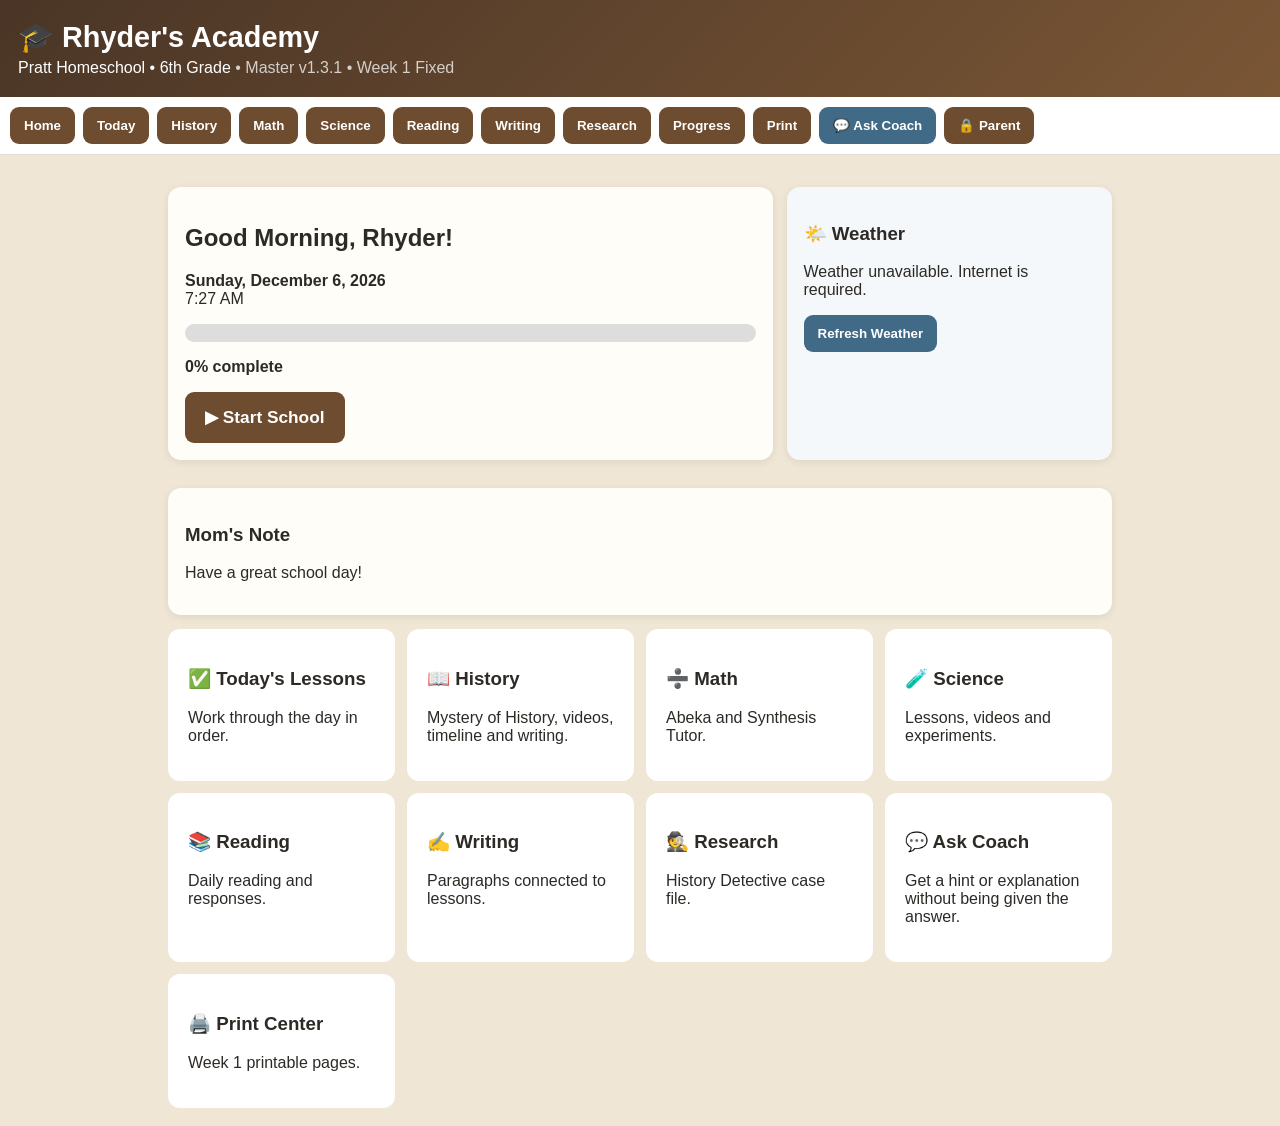
==== commit a3554ed0: "Add files via upload" ====
--- a/index.html
+++ b/index.html
@@ -7,418 +7,651 @@
 <link rel="manifest" href="manifest.webmanifest">
 <title>Rhyder's Academy</title>
 <style>
-:root{--brown:#6d4c2f;--dark:#3f2d21;--tan:#efe6d5;--paper:#fffdf8;--gold:#c89b4b;--green:#557a55;--blue:#416a86;--ink:#2d2a26}
+:root{--ink:#2d2a26;--tan:#efe6d5;--brown:#6d4c2f;--gold:#c89b4b;--green:#557a55;--paper:#fffdf8;--blue:#416a86}
 *{box-sizing:border-box}
 body{margin:0;font-family:Arial,Helvetica,sans-serif;background:var(--tan);color:var(--ink)}
-header{background:linear-gradient(135deg,var(--dark),var(--brown));color:white;padding:18px}
+header{background:linear-gradient(135deg,#4a3526,#7a5635);color:white;padding:20px 18px}
 header h1{margin:0;font-size:1.8rem} header p{margin:5px 0 0}
-nav{display:flex;gap:8px;overflow:auto;padding:10px;background:#fff;border-bottom:1px solid #ddd;position:sticky;top:0;z-index:5}
-button,.btn{border:0;border-radius:10px;padding:11px 14px;background:var(--brown);color:#fff;font-weight:700;cursor:pointer;text-decoration:none;display:inline-block}
+nav{display:flex;gap:8px;overflow:auto;padding:10px;background:#fff;border-bottom:1px solid #ddd;position:sticky;top:0;z-index:3}
+button,.btn{border:0;border-radius:9px;padding:11px 14px;background:var(--brown);color:#fff;font-weight:700;cursor:pointer;text-decoration:none;display:inline-block}
 button.secondary,.btn.secondary{background:var(--blue)}
 button.light,.btn.light{background:#ececec;color:#333}
-main{max-width:1050px;margin:auto;padding:16px}
+main{max-width:980px;margin:auto;padding:18px}
 .page{display:none}.page.active{display:block}
-.card{background:var(--paper);border-radius:14px;padding:17px;margin:14px 0;box-shadow:0 2px 9px #00000014}
-.hero{display:grid;grid-template-columns:1.35fr .65fr;gap:14px}
+.card{background:var(--paper);border-radius:13px;padding:17px;margin:14px 0;box-shadow:0 2px 8px #00000014}
+.hero{display:grid;grid-template-columns:1.3fr .7fr;gap:14px}
 .weather{background:#f4f8fb}
-.progress{height:18px;background:#ddd;border-radius:20px;overflow:hidden}
-.progress span{display:block;height:100%;width:0;background:var(--green)}
-.grid{display:grid;grid-template-columns:repeat(auto-fit,minmax(205px,1fr));gap:12px}
-.tile{background:white;border:2px solid transparent;border-radius:13px;padding:18px;cursor:pointer}
-.tile:hover{border-color:var(--gold)}
-.task{display:flex;gap:10px;align-items:flex-start;padding:10px 0;border-bottom:1px solid #eee;overflow:hidden}
-.task:last-child{border-bottom:0}.task input{width:21px;height:21px;margin-top:2px;flex:0 0 auto}.task span{display:block;min-width:0;flex:1}.task .btn{display:block;width:max-content;max-width:100%;margin-top:8px;white-space:normal}
-textarea,input[type=text],select{width:100%;padding:10px;border:1px solid #bbb;border-radius:8px;font:inherit}
-.small{font-size:.9rem;color:#666}.notice{background:#fff3cd;border:1px solid #e2c56d;padding:12px;border-radius:9px}
-.week-grid{display:grid;grid-template-columns:repeat(auto-fit,minmax(105px,1fr));gap:8px}
-.week-btn{background:#876546;padding:10px 7px}
-.week-btn.current{background:var(--green)}
-.week-content{border-left:6px solid var(--gold)}
-.day-tabs{display:grid;grid-template-columns:repeat(4,1fr);gap:8px}
-.day-tabs button{background:#8b6a4a}
-.day-tabs button.active-day{background:var(--green)}
-.day-panel{display:none}.day-panel.active-day-panel{display:block}
-.subject-head{display:flex;justify-content:space-between;gap:10px;align-items:center;flex-wrap:wrap}
-.badge{display:inline-block;background:#e8efe8;color:#365936;border-radius:20px;padding:5px 10px;font-weight:bold}
-.start{font-size:1.08rem;padding:15px 21px}
-.print-sheet{background:#fff;border:1px solid #bbb;padding:28px;min-height:650px;margin:15px 0}
-.lines{background:repeating-linear-gradient(#fff,#fff 27px,#b9c4cc 28px);height:190px}
-@media(max-width:720px){.hero{grid-template-columns:1fr}.day-tabs{grid-template-columns:1fr 1fr}}
-@media print{header,nav,.no-print,button,.btn{display:none!important}body{background:#fff}main{max-width:none;padding:0}.page{display:none!important}.page.printing{display:block!important}.card{box-shadow:none}.print-sheet{page-break-after:always;border:0}}
+.day{border-left:6px solid var(--gold)}
+.task{display:flex;gap:10px;align-items:flex-start;padding:10px 0;border-bottom:1px solid #eee}
+.task:last-child{border-bottom:0}.task input{width:21px;height:21px;margin-top:2px}
+.progress{height:18px;background:#ddd;border-radius:20px;overflow:hidden}.progress span{display:block;height:100%;width:0;background:var(--green)}
+.grid{display:grid;grid-template-columns:repeat(auto-fit,minmax(210px,1fr));gap:12px}
+.subject{padding:18px;border-radius:12px;background:#fff;cursor:pointer;border:2px solid transparent}.subject:hover{border-color:var(--gold)}
+textarea,input[type=text]{width:100%;padding:10px;border:1px solid #bbb;border-radius:8px;font:inherit}
+.small{font-size:.9rem;color:#666}.notice{background:#fff3cd;border:1px solid #e2c56d;padding:12px;border-radius:8px}
+.print-sheet{background:white;border:1px solid #bbb;padding:28px;min-height:650px;margin:15px 0}
+.lines{background:repeating-linear-gradient(white,white 27px,#b9c4cc 28px);height:190px;margin-top:10px}
+.two-col{display:grid;grid-template-columns:1fr 1fr;gap:20px}.badge{display:inline-block;background:#e8efe8;color:#365936;border-radius:20px;padding:5px 10px;font-weight:bold}
+.start{font-size:1.08rem;padding:15px 20px}
+
+.week-tabs,.day-tabs{display:flex;gap:8px;overflow:auto;margin:12px 0}
+.week-tabs button,.day-tabs button{white-space:nowrap;background:#8b6a4a}
+.week-tabs button.active-tab,.day-tabs button.active-tab{background:var(--green)}
+.week-tabs button.locked{background:#d8d1c7;color:#666;cursor:not-allowed}
+.subject-week{display:none}
+.subject-week.active-week{display:block}
+.subject-day{display:none !important}
+.subject-day.active-day{display:block !important}
+.video-link{margin:10px 0}
+
+@media(max-width:700px){.hero,.two-col{grid-template-columns:1fr}}
+@media print{
+ header,nav,.no-print,.btn,button{display:none!important}
+ body{background:white} main{max-width:none;padding:0}
+ .page{display:none!important}.page.printing{display:block!important}
+ .card{box-shadow:none}.print-sheet{page-break-after:always;border:0;min-height:auto}
+}
 </style>
 </head>
 <body>
 <header>
-<h1>🎓 Rhyder's Academy</h1>
-<p>Pratt Homeschool • 4-Day School Week</p>
+  <h1>🎓 Rhyder's Academy</h1>
+  <p>Pratt Homeschool • 6th Grade <span style="opacity:.75">• Master v1.3.1 • Week 1 Fixed</span></p>
 </header>
 
 <nav>
-<button onclick="showPage('home')">Home</button>
-<button onclick="showPage('today')">Today</button>
-<button onclick="showPage('history')">History</button>
-<button onclick="showPage('math')">Math</button>
-<button onclick="showPage('science')">Science</button>
-<button onclick="showPage('language')">Language Arts</button>
-<button onclick="showPage('research')">Research</button>
-<button onclick="showPage('print')">Print</button>
-<button class="secondary" onclick="showPage('coach')">💬 Ask Coach</button>
-<button id="parentNavButton" onclick="showParentLock()">🔒 Parent</button>
+  <button onclick="showPage('home')">Home</button>
+  <button onclick="showPage('today')">Today</button>
+  <button onclick="showPage('history')">History</button>
+  <button onclick="showPage('math')">Math</button>
+  <button onclick="showPage('science')">Science</button>
+  <button onclick="showPage('reading')">Reading</button>
+  <button onclick="showPage('writing')">Writing</button>
+  <button onclick="showPage('research')">Research</button>
+  <button onclick="showPage('progress')">Progress</button>
+  <button onclick="showPage('print')">Print</button>
+  <button class="secondary" onclick="showPage('coach')">💬 Ask Coach</button>
+  <button onclick="openParent()">🔒 Parent</button>
 </nav>
 
 <main>
 <section id="home" class="page active">
-<div class="hero">
-  <div class="card">
-    <h2 id="greeting">Good Morning, Rhyder!</h2>
-    <p><strong id="dateLine"></strong><br><span id="timeLine"></span></p>
-    <div class="progress"><span id="bar"></span></div>
-    <p><strong id="progressText">0% complete</strong></p>
-    <button class="start" onclick="showPage('today')">▶ Start Today's School</button>
-  </div>
-  <div class="card weather">
-    <h3>🌤️ Weather</h3>
-    <p id="weatherText">Loading weather…</p>
-    <button class="secondary" onclick="loadWeather()">Refresh</button>
-  </div>
-</div>
-
-<div class="card"><h3>Mom's Note</h3><p id="momNoteDisplay">Have a great school day!</p></div>
-
-<div class="grid">
-  <div class="tile" onclick="showPage('today')"><h3>📅 Today</h3><p>See the complete school-day checklist.</p></div>
-  <div class="tile" onclick="showPage('history')"><h3>📖 History</h3><p>Mystery of History • Weeks 1–36</p></div>
-  <div class="tile" onclick="showPage('math')"><h3>➗ Math</h3><p>Abeka 5 + Synthesis Tutor</p></div>
-  <div class="tile" onclick="showPage('science')"><h3>🧪 Science</h3><p>Hands-on science • Weeks 1–36</p></div>
-  <div class="tile" onclick="showPage('language')"><h3>📚 Language Arts</h3><p>Reading, grammar, spelling and writing</p></div>
-  <div class="tile" onclick="showPage('coach')"><h3>💬 Ask Coach</h3><p>Get hints and explanations.</p></div>
-  <div class="tile" onclick="showParentLock()"><h3>🔒 Parent</h3><p>Open the parent dashboard.</p></div>
-</div>
+  <div class="hero">
+    <div class="card">
+      <h2 id="greeting">Good Morning, Rhyder!</h2>
+      <p><strong id="dateLine"></strong><br><span id="timeLine"></span></p>
+      <div class="progress"><span id="bar"></span></div>
+      <p><strong id="progressText">0% complete</strong></p>
+      <button class="start" onclick="showPage('today')">▶ Start School</button>
+    </div>
+    <div class="card weather">
+      <h3>🌤️ Weather</h3>
+      <p id="weatherText">Loading weather…</p>
+      <button class="secondary" onclick="loadWeather(true)">Refresh Weather</button>
+    </div>
+  </div>
+
+  <div class="card">
+    <h3>Mom's Note</h3>
+    <p id="momNoteDisplay">Have a great school day!</p>
+  </div>
+
+  <div class="grid">
+    <div class="subject" onclick="showPage('today')"><h3>✅ Today's Lessons</h3><p>Work through the day in order.</p></div>
+    <div class="subject" onclick="showPage('history')"><h3>📖 History</h3><p>Mystery of History, videos, timeline and writing.</p></div>
+    <div class="subject" onclick="showPage('math')"><h3>➗ Math</h3><p>Abeka and Synthesis Tutor.</p></div>
+    <div class="subject" onclick="showPage('science')"><h3>🧪 Science</h3><p>Lessons, videos and experiments.</p></div>
+    <div class="subject" onclick="showPage('reading')"><h3>📚 Reading</h3><p>Daily reading and responses.</p></div>
+    <div class="subject" onclick="showPage('writing')"><h3>✍️ Writing</h3><p>Paragraphs connected to lessons.</p></div>
+    <div class="subject" onclick="showPage('research')"><h3>🕵️ Research</h3><p>History Detective case file.</p></div>
+    
+    <div class="subject" onclick="showPage('coach')"><h3>💬 Ask Coach</h3><p>Get a hint or explanation without being given the answer.</p></div>
+    <div class="subject" onclick="showPage('print')"><h3>🖨️ Print Center</h3><p>Week 1 printable pages.</p></div>
+  </div>
+
+
 </section>
 
 <section id="today" class="page">
-<div class="card">
-  <h2>📅 Today's School</h2>
-  <p>Choose the day. Completed work stays visible and checked.</p>
-  <div class="day-tabs">
-    <button onclick="openTodayDay('today-mon',this)">Monday</button>
-    <button onclick="openTodayDay('today-tue',this)">Tuesday</button>
-    <button onclick="openTodayDay('today-wed',this)">Wednesday</button>
-    <button onclick="openTodayDay('today-thu',this)">Thursday</button>
-  </div>
-</div>
-<div id="today-mon" class="card day-panel active-day-panel"></div>
-<div id="today-tue" class="card day-panel"></div>
-<div id="today-wed" class="card day-panel"></div>
-<div id="today-thu" class="card day-panel"></div>
-</section>
-
-<section id="history" class="page"></section>
-<section id="math" class="page"></section>
-<section id="science" class="page"></section>
-<section id="language" class="page"></section>
+  <div class="card"><h2>📅 Week 1 • Four-Day School Week</h2><p>Choose each subject from the top menu and use the Monday–Thursday tabs.</p></div>
+  <div class="grid">
+    <div class="subject" onclick="showPage('history')"><h3>📖 History</h3><p>Mystery of History Lessons 1–3 and review.</p></div>
+    <div class="subject" onclick="showPage('math')"><h3>➗ Math</h3><p>Abeka Lessons 16–19 and Synthesis Tutor.</p></div>
+    <div class="subject" onclick="showPage('science')"><h3>🧪 Science</h3><p>Paper airplane investigation.</p></div>
+    <div class="subject" onclick="showPage('reading')"><h3>📚 Reading</h3><p>The Golden Goblet, Chapters 1–4.</p></div>
+    <div class="subject" onclick="showPage('writing')"><h3>✍️ Writing</h3><p>History-based paragraphs and revision.</p></div>
+  </div>
+</section>
+
+<section id="history" class="page">
+  <div class="card"><h2>📖 History</h2><p><strong>Week 1:</strong> The Beginning of History</p></div>
+  
+  <div class="card">
+    <div class="week-tabs">
+      <button class="active-tab" onclick="selectWeek('history',1,this)">Week 1</button>
+      <button class="locked" disabled>Week 2 🔒</button>
+      <button class="locked" disabled>Week 3 🔒</button>
+      <button class="locked" disabled>Week 4 🔒</button>
+    </div>
+    <div class="day-tabs" data-subject="history">
+      <button class="active-tab" onclick="selectDay('history','mon',this)">Monday</button>
+      <button onclick="selectDay('history','tue',this)">Tuesday</button>
+      <button onclick="selectDay('history','wed',this)">Wednesday</button>
+      <button onclick="selectDay('history','thu',this)">Thursday</button>
+    </div>
+  </div>
+
+  <div id="history-week1" class="subject-week active-week">
+
+    <div id="history-mon" class="card subject-day active-day">
+      <h2>Monday • Lesson 1: Creation</h2>
+      <label class="task"><input class="savecheck" type="checkbox"><span>Read <em>The Mystery of History</em>, Lesson 1: <strong>Creation</strong>.</span></label>
+      <label class="task"><input class="savecheck" type="checkbox"><span>Watch the Creation video below.</span></label>
+      <p class="video-link"><a class="btn secondary" href="https://bibleproject.com/videos/genesis-1/" target="_blank" rel="noopener">▶ Watch: Creation</a></p>
+      <label class="task"><input class="savecheck" type="checkbox"><span>Learn these words: <strong>creation, dominion, genealogy, B.C., A.D.</strong></span></label>
+      <label class="task"><input class="savecheck" type="checkbox"><span>Print and complete the Creation Timeline.</span></label>
+      <label class="task"><input class="savecheck" type="checkbox"><span>Write 1–2 paragraphs: Explain why Creation is the starting point of history.</span></label>
+    </div>
+
+    <div id="history-tue" class="card subject-day">
+      <h2>Tuesday • Lesson 2: Adam and Eve</h2>
+      <label class="task"><input class="savecheck" type="checkbox"><span>Read <em>The Mystery of History</em>, Lesson 2: <strong>Adam and Eve</strong>.</span></label>
+      <label class="task"><input class="savecheck" type="checkbox"><span>Watch the Adam and Eve video below.</span></label>
+      <p class="video-link"><a class="btn secondary" href="https://bibleproject.com/videos/genesis-1-11/" target="_blank" rel="noopener">▶ Watch: Adam and Eve</a></p>
+      <label class="task"><input class="savecheck" type="checkbox"><span>Learn these words: <strong>image of God, Eden, temptation, disobedience, consequence.</strong></span></label>
+      <label class="task"><input class="savecheck" type="checkbox"><span>Write 1–2 paragraphs: What choice did Adam and Eve make, and what were the consequences?</span></label>
+      <label class="task"><input class="savecheck" type="checkbox"><span>Find the Tigris and Euphrates Rivers on a map. Remember that the lesson explains why no one can identify Eden’s exact location.</span></label>
+    </div>
+
+    <div id="history-wed" class="card subject-day">
+      <h2>Wednesday • Lesson 3: Jubal and Tubal-Cain</h2>
+      <label class="task"><input class="savecheck" type="checkbox"><span>Read <em>The Mystery of History</em>, Lesson 3: <strong>Seven Generations after Adam—Jubal and Tubal-Cain</strong>.</span></label>
+      <label class="task"><input class="savecheck" type="checkbox"><span>Watch the early metals video below.</span></label>
+      <p class="video-link"><a class="btn secondary" href="https://www.youtube.com/results?search_query=bronze+age+iron+age+for+kids" target="_blank" rel="noopener">▶ Watch: Bronze and Iron</a></p>
+      <label class="task"><input class="savecheck" type="checkbox"><span>Learn these words: <strong>generation, musician, craftsman, bronze, iron, civilization.</strong></span></label>
+      <label class="task"><input class="savecheck" type="checkbox"><span>Make a two-column chart: <strong>Jubal—music</strong> and <strong>Tubal-Cain—metalworking</strong>. Add two facts under each name.</span></label>
+      <label class="task"><input class="savecheck" type="checkbox"><span>Write one paragraph: What do Jubal and Tubal-Cain suggest about the intelligence and skills of early people?</span></label>
+    </div>
+
+    <div id="history-thu" class="card subject-day">
+      <h2>Thursday • Review and History Detective</h2>
+      <label class="task"><input class="savecheck" type="checkbox"><span>Review Lessons 1–3 and the Week 1 vocabulary.</span></label>
+      <label class="task"><input class="savecheck" type="checkbox"><span>Add <strong>Creation, Adam and Eve, Jubal, and Tubal-Cain</strong> to the timeline.</span></label>
+      <label class="task"><input class="savecheck" type="checkbox"><span>Complete the History Detective printable: Compare the book’s description of early people with one other source about early music or metalworking.</span></label>
+      <label class="task"><input class="savecheck" type="checkbox"><span>Write a 5–8 sentence conclusion in your own words.</span></label>
+      <label class="task"><input class="savecheck" type="checkbox"><span>Show Mom your timeline, chart, and writing.</span></label>
+    </div>
+  </div>
+</section>
+
+
+<section id="math" class="page">
+  <div class="card"><h2>➗ Math</h2><p><strong>Abeka 5th Grade Math</strong> • Starting at Lesson 16</p></div>
+  
+  <div class="card">
+    <div class="week-tabs">
+      <button class="active-tab" onclick="selectWeek('math',1,this)">Week 1</button>
+      <button class="locked" disabled>Week 2 🔒</button>
+      <button class="locked" disabled>Week 3 🔒</button>
+      <button class="locked" disabled>Week 4 🔒</button>
+    </div>
+    <div class="day-tabs" data-subject="math">
+      <button class="active-tab" onclick="selectDay('math','mon',this)">Monday</button>
+      <button onclick="selectDay('math','tue',this)">Tuesday</button>
+      <button onclick="selectDay('math','wed',this)">Wednesday</button>
+      <button onclick="selectDay('math','thu',this)">Thursday</button>
+    </div>
+  </div>
+
+  <div id="math-week1" class="subject-week active-week">
+    <div id="math-mon" class="card subject-day active-day"><h2>Monday</h2>
+      <label class="task"><input class="savecheck" type="checkbox"><span>Complete Abeka Math <strong>Lesson 16</strong>.</span></label>
+      <label class="task"><input class="savecheck" type="checkbox"><span>Complete the Lesson 16 workbook problems assigned by Mom.</span></label>
+      <label class="task"><input class="savecheck" type="checkbox"><span>Complete one Synthesis Tutor session.</span></label>
+      <p><a class="btn secondary" href="https://tutor.synthesis.com/m/abd80120-8823-48ed-8b36-01ec182cc29b" target="_blank">Open Synthesis Tutor</a></p>
+    </div>
+    <div id="math-tue" class="card subject-day"><h2>Tuesday</h2>
+      <label class="task"><input class="savecheck" type="checkbox"><span>Complete Abeka Math <strong>Lesson 17</strong>.</span></label>
+      <label class="task"><input class="savecheck" type="checkbox"><span>Complete the Lesson 17 workbook problems assigned by Mom.</span></label>
+      <label class="task"><input class="savecheck" type="checkbox"><span>Complete one Synthesis Tutor session.</span></label>
+      <p><a class="btn secondary" href="https://tutor.synthesis.com/m/abd80120-8823-48ed-8b36-01ec182cc29b" target="_blank">Open Synthesis Tutor</a></p>
+    </div>
+    <div id="math-wed" class="card subject-day"><h2>Wednesday</h2>
+      <label class="task"><input class="savecheck" type="checkbox"><span>Complete Abeka Math <strong>Lesson 18</strong>.</span></label>
+      <label class="task"><input class="savecheck" type="checkbox"><span>Complete the Lesson 18 workbook problems assigned by Mom.</span></label>
+      <label class="task"><input class="savecheck" type="checkbox"><span>Complete one Synthesis Tutor session.</span></label>
+      <p><a class="btn secondary" href="https://tutor.synthesis.com/m/abd80120-8823-48ed-8b36-01ec182cc29b" target="_blank">Open Synthesis Tutor</a></p>
+    </div>
+    <div id="math-thu" class="card subject-day"><h2>Thursday</h2>
+      <label class="task"><input class="savecheck" type="checkbox"><span>Complete Abeka Math <strong>Lesson 19</strong>.</span></label>
+      <label class="task"><input class="savecheck" type="checkbox"><span>Complete the Lesson 19 workbook problems assigned by Mom.</span></label>
+      <label class="task"><input class="savecheck" type="checkbox"><span>Complete one Synthesis Tutor session.</span></label>
+      <p><a class="btn secondary" href="https://tutor.synthesis.com/m/abd80120-8823-48ed-8b36-01ec182cc29b" target="_blank">Open Synthesis Tutor</a></p>
+    </div>
+  </div>
+</section>
+
+<section id="science" class="page">
+  <div class="card"><h2>🧪 Science</h2><p><strong>Week 1:</strong> Think Like a Scientist • Hands-on Paper Airplane Investigation</p></div>
+  
+  <div class="card">
+    <div class="week-tabs">
+      <button class="active-tab" onclick="selectWeek('science',1,this)">Week 1</button>
+      <button class="locked" disabled>Week 2 🔒</button>
+      <button class="locked" disabled>Week 3 🔒</button>
+      <button class="locked" disabled>Week 4 🔒</button>
+    </div>
+    <div class="day-tabs" data-subject="science">
+      <button class="active-tab" onclick="selectDay('science','mon',this)">Monday</button>
+      <button onclick="selectDay('science','tue',this)">Tuesday</button>
+      <button onclick="selectDay('science','wed',this)">Wednesday</button>
+      <button onclick="selectDay('science','thu',this)">Thursday</button>
+    </div>
+  </div>
+
+  <div id="science-week1" class="subject-week active-week">
+    <div id="science-mon" class="card subject-day active-day"><h2>Monday • Question and Prediction</h2>
+      <label class="task"><input class="savecheck" type="checkbox"><span>Gather: 3 sheets of paper, tape measure, pencil, and Science Lab Sheet.</span></label>
+      <label class="task"><input class="savecheck" type="checkbox"><span>Write the question: <strong>How does airplane design affect flight distance?</strong></span></label>
+      <label class="task"><input class="savecheck" type="checkbox"><span>Fold one simple paper airplane and write your prediction.</span></label>
+    </div>
+    <div id="science-tue" class="card subject-day"><h2>Tuesday • Variables and Fair Test</h2>
+      <label class="task"><input class="savecheck" type="checkbox"><span>Make two different airplane designs.</span></label>
+      <label class="task"><input class="savecheck" type="checkbox"><span>Identify the changed variable: <strong>airplane design</strong>.</span></label>
+      <label class="task"><input class="savecheck" type="checkbox"><span>Keep the thrower, starting line, and number of throws the same.</span></label>
+    </div>
+    <div id="science-wed" class="card subject-day"><h2>Wednesday • Test and Measure</h2>
+      <label class="task"><input class="savecheck" type="checkbox"><span>Fly each design three times from the same starting line.</span></label>
+      <label class="task"><input class="savecheck" type="checkbox"><span>Measure and record every distance.</span></label>
+      <label class="task"><input class="savecheck" type="checkbox"><span>Calculate the average distance for each design.</span></label>
+    </div>
+    <div id="science-thu" class="card subject-day"><h2>Thursday • Analyze and Improve</h2>
+      <label class="task"><input class="savecheck" type="checkbox"><span>Make a simple bar graph of the two average distances.</span></label>
+      <label class="task"><input class="savecheck" type="checkbox"><span>Write a conclusion: Which design flew farther, and did the results support your prediction?</span></label>
+      <label class="task"><input class="savecheck" type="checkbox"><span>Name one improvement you would make if you repeated the investigation.</span></label>
+    </div>
+  </div>
+</section>
+
+<section id="reading" class="page">
+  <div class="card"><h2>📚 Reading</h2><p><strong>Current book:</strong> <em>The Golden Goblet</em> by Eloise Jarvis McGraw</p></div>
+  
+  <div class="card">
+    <div class="week-tabs">
+      <button class="active-tab" onclick="selectWeek('reading',1,this)">Week 1</button>
+      <button class="locked" disabled>Week 2 🔒</button>
+      <button class="locked" disabled>Week 3 🔒</button>
+      <button class="locked" disabled>Week 4 🔒</button>
+    </div>
+    <div class="day-tabs" data-subject="reading">
+      <button class="active-tab" onclick="selectDay('reading','mon',this)">Monday</button>
+      <button onclick="selectDay('reading','tue',this)">Tuesday</button>
+      <button onclick="selectDay('reading','wed',this)">Wednesday</button>
+      <button onclick="selectDay('reading','thu',this)">Thursday</button>
+    </div>
+  </div>
+
+  <div id="reading-week1" class="subject-week active-week">
+    <div id="reading-mon" class="card subject-day active-day"><h2>Monday • Chapter 1</h2>
+      <label class="task"><input class="savecheck" type="checkbox"><span>Read or listen to Chapter 1.</span></label>
+      <p><a class="btn secondary" href="https://learningally.org/abs-more-info?utm_source=google&utm_medium=cpc&utm_campaign=brand" target="_blank">Open Learning Ally</a></p>
+      <label class="task"><input class="savecheck" type="checkbox"><span>Write 2–3 sentences: Who is the main character, and what do you learn about his life?</span></label>
+    </div>
+    <div id="reading-tue" class="card subject-day"><h2>Tuesday • Chapter 2</h2>
+      <label class="task"><input class="savecheck" type="checkbox"><span>Read or listen to Chapter 2.</span></label>
+      <p><a class="btn secondary" href="https://learningally.org/abs-more-info?utm_source=google&utm_medium=cpc&utm_campaign=brand" target="_blank">Open Learning Ally</a></p>
+      <label class="task"><input class="savecheck" type="checkbox"><span>Write 2–3 sentences: What problem or conflict is becoming important?</span></label>
+    </div>
+    <div id="reading-wed" class="card subject-day"><h2>Wednesday • Chapter 3</h2>
+      <label class="task"><input class="savecheck" type="checkbox"><span>Read or listen to Chapter 3.</span></label>
+      <p><a class="btn secondary" href="https://learningally.org/abs-more-info?utm_source=google&utm_medium=cpc&utm_campaign=brand" target="_blank">Open Learning Ally</a></p>
+      <label class="task"><input class="savecheck" type="checkbox"><span>Write 2–3 sentences describing the setting and one detail that makes ancient Egypt feel real.</span></label>
+    </div>
+    <div id="reading-thu" class="card subject-day"><h2>Thursday • Chapter 4</h2>
+      <label class="task"><input class="savecheck" type="checkbox"><span>Read or listen to Chapter 4.</span></label>
+      <p><a class="btn secondary" href="https://learningally.org/abs-more-info?utm_source=google&utm_medium=cpc&utm_campaign=brand" target="_blank">Open Learning Ally</a></p>
+      <label class="task"><input class="savecheck" type="checkbox"><span>Write 2–3 sentences predicting what may happen next and explain why.</span></label>
+    </div>
+  </div>
+</section>
+
+<section id="writing" class="page">
+  <div class="card"><h2>✍️ Writing</h2><p>Week 1 writing is connected to History and Reading.</p></div>
+  
+  <div class="card">
+    <div class="week-tabs">
+      <button class="active-tab" onclick="selectWeek('writing',1,this)">Week 1</button>
+      <button class="locked" disabled>Week 2 🔒</button>
+      <button class="locked" disabled>Week 3 🔒</button>
+      <button class="locked" disabled>Week 4 🔒</button>
+    </div>
+    <div class="day-tabs" data-subject="writing">
+      <button class="active-tab" onclick="selectDay('writing','mon',this)">Monday</button>
+      <button onclick="selectDay('writing','tue',this)">Tuesday</button>
+      <button onclick="selectDay('writing','wed',this)">Wednesday</button>
+      <button onclick="selectDay('writing','thu',this)">Thursday</button>
+    </div>
+  </div>
+
+  <div id="writing-week1" class="subject-week active-week">
+    <div id="writing-mon" class="card subject-day active-day"><h2>Monday</h2>
+      <label class="task"><input class="savecheck" type="checkbox"><span>Write 1–2 paragraphs: Why is Creation the starting point of history?</span></label>
+      <label class="task"><input class="savecheck" type="checkbox"><span>Check for a topic sentence, complete sentences, capitals, and punctuation.</span></label>
+    </div>
+    <div id="writing-tue" class="card subject-day"><h2>Tuesday</h2>
+      <label class="task"><input class="savecheck" type="checkbox"><span>Write 1–2 paragraphs: Explain Adam and Eve’s choice and its consequences.</span></label>
+      <label class="task"><input class="savecheck" type="checkbox"><span>Use at least two Week 1 vocabulary words correctly.</span></label>
+    </div>
+    <div id="writing-wed" class="card subject-day"><h2>Wednesday</h2>
+      <label class="task"><input class="savecheck" type="checkbox"><span>Write one paragraph explaining what Jubal and Tubal-Cain contributed.</span></label>
+      <label class="task"><input class="savecheck" type="checkbox"><span>Add one supporting detail from the lesson for each man.</span></label>
+    </div>
+    <div id="writing-thu" class="card subject-day"><h2>Thursday</h2>
+      <label class="task"><input class="savecheck" type="checkbox"><span>Choose your best paragraph from the week and revise it.</span></label>
+      <label class="task"><input class="savecheck" type="checkbox"><span>Write or type a clean final copy and show Mom.</span></label>
+    </div>
+  </div>
+</section>
+
 
 <section id="research" class="page">
-<div class="card"><h2>🔍 Research</h2><p>History Detective, science research and optional projects will be organized here.</p></div>
-<div class="card">
-  <label><strong>Research question</strong></label>
-  <textarea class="saveanswer" data-key="research-question" rows="4"></textarea>
-  <label><strong>Sources and notes</strong></label>
-  <textarea class="saveanswer" data-key="research-notes" rows="8"></textarea>
-  <label><strong>Conclusion</strong></label>
-  <textarea class="saveanswer" data-key="research-conclusion" rows="8"></textarea>
-</div>
+  <div class="card"><h2>🕵️ History Detective Case File #1</h2><h3>How do sources help us study Noah and the Flood?</h3></div>
+  <div class="card">
+    <label>Source 1 title or link</label><input class="saveanswer" data-key="source1" type="text">
+    <label>What did this source say?</label><textarea class="saveanswer" data-key="source1notes" rows="4"></textarea>
+    <label>Source 2 title or link</label><input class="saveanswer" data-key="source2" type="text">
+    <label>What did this source say?</label><textarea class="saveanswer" data-key="source2notes" rows="4"></textarea>
+    <label>Where did the sources agree?</label><textarea class="saveanswer" data-key="agree" rows="3"></textarea>
+    <label>Where were they different?</label><textarea class="saveanswer" data-key="different" rows="3"></textarea>
+    <label>Your conclusion — 5–8 sentences.</label><textarea class="saveanswer" data-key="conclusion" rows="8"></textarea>
+  </div>
+</section>
+
+
+<section id="progress" class="page">
+  <div class="card">
+    <h2>📊 Progress</h2>
+    <p>Rhyder's completed checkboxes are saved on this device.</p>
+    <div class="progress"><span id="progressPageBar"></span></div>
+    <p><strong id="progressPageText">0% complete</strong></p>
+  </div>
+
+  <div class="card">
+    <h3>Week 1 Goal</h3>
+    <p>Complete the assigned History, Math, Science, Reading, and Writing work for the four-day school week.</p>
+  </div>
 </section>
 
 <section id="print" class="page">
-<div class="card no-print"><h2>🖨️ Print Center</h2><p>Printables will be listed by subject and week as curriculum is added.</p><button onclick="printCenter()">Print Current Sample</button></div>
-<div class="print-sheet"><h1>Rhyder's Academy</h1><h2>Weekly Notes</h2><p>Name: ____________________ Week: ________</p><div class="lines" style="height:500px"></div></div>
-</section>
+  <div class="card no-print"><h2>Print Center</h2><button onclick="printCenter()">Print All Week 1 Sheets</button></div>
+  <div class="print-sheet"><h1>Rhyder's Academy</h1><h2>Week 1 Creation Timeline</h2>
+    <p>Name: __________________ Date: __________</p><p>Draw or write what happened on each day of Creation.</p>
+    <div class="two-col"><div><h3>Day 1</h3><div class="lines"></div><h3>Day 2</h3><div class="lines"></div><h3>Day 3</h3><div class="lines"></div></div>
+    <div><h3>Day 4</h3><div class="lines"></div><h3>Day 5</h3><div class="lines"></div><h3>Day 6 and Day 7</h3><div class="lines"></div></div></div>
+  </div>
+  <div class="print-sheet"><h1>Rhyder's Academy</h1><h2>Week 1 Vocabulary</h2>
+    <p>Name: __________________ Date: __________</p><p>Write each definition in your own words.</p>
+    <p><strong>Creation:</strong></p><div class="lines"></div><p><strong>Covenant:</strong></p><div class="lines"></div>
+    <p><strong>Ancient:</strong></p><div class="lines"></div><p><strong>Evidence:</strong></p><div class="lines"></div>
+  </div>
+  <div class="print-sheet"><h1>Rhyder's Academy</h1><h2>History Detective Notes</h2>
+    <p>Name: __________________ Date: __________</p><p><strong>Question:</strong></p><div class="lines"></div>
+    <p><strong>Source 1:</strong></p><div class="lines"></div><p><strong>Source 2:</strong></p><div class="lines"></div>
+    <p><strong>Conclusion:</strong></p><div class="lines" style="height:260px"></div>
+  </div>
+
+  <div class="print-sheet">
+    <h1>Rhyder's Academy</h1><h2>Science Lab Sheet • Paper Airplanes</h2>
+    <p>Name: __________________________ Date: ______________</p>
+    <p><strong>Question:</strong> How does airplane design affect flight distance?</p>
+    <p><strong>My prediction:</strong></p><div class="lines"></div>
+    <p><strong>Design A distances:</strong> ________  ________  ________ &nbsp; Average: ________</p>
+    <p><strong>Design B distances:</strong> ________  ________  ________ &nbsp; Average: ________</p>
+    <p><strong>What stayed the same?</strong></p><div class="lines"></div>
+    <p><strong>Conclusion:</strong></p><div class="lines" style="height:240px"></div>
+  </div>
+</section>
+
 
 <section id="coach" class="page">
-<div class="card"><h2>💬 Ask Coach</h2><p>Coach explains, gives hints and asks questions. Coach should not complete the assignment.</p></div>
-<div class="card">
-  <label><strong>Subject</strong></label>
-  <select id="coach-subject"><option>History</option><option>Math</option><option>Science</option><option>Language Arts</option><option>Research</option></select>
-  <label><strong>What are you stuck on?</strong></label>
-  <textarea id="coach-question" rows="7" placeholder="Type your question here."></textarea>
-  <p><button class="secondary" onclick="askCoach()">Copy Question & Open ChatGPT</button> <button class="light" onclick="clearCoach()">Clear</button></p>
-  <div id="coach-status" class="notice" style="display:none"></div>
-</div>
-</section>
-
-
-<section id="parent-lock" class="page">
-  <div class="card">
-    <h2>🔒 Parent Access</h2>
-    <p id="parentLockMessage">Enter your Parent PIN.</p>
-
-    <label for="parentPinInput"><strong>Parent PIN</strong></label>
-    <input id="parentPinInput" type="password" inputmode="numeric" maxlength="6"
-           placeholder="4–6 digit PIN" autocomplete="off">
+  <div class="card">
+    <h2>💬 Ask Coach</h2>
+    <p>Use this when you are stuck. Coach should explain, give hints, and ask questions—not do the assignment for you.</p>
+  </div>
+
+  <div class="card">
+    <label for="coach-subject"><strong>Subject</strong></label>
+    <select id="coach-subject" style="width:100%;padding:10px;border:1px solid #bbb;border-radius:8px;font:inherit;margin:8px 0 14px;">
+      <option>History</option>
+      <option>Math</option>
+      <option>Science</option>
+      <option>Reading</option>
+      <option>Writing</option>
+      <option>Research</option>
+    </select>
+
+    <label for="coach-question"><strong>What are you stuck on?</strong></label>
+    <textarea id="coach-question" rows="7" placeholder="Example: I do not understand what covenant means in this lesson."></textarea>
 
     <p>
-      <button class="secondary" onclick="submitParentPin()">Continue</button>
-      <button class="light" onclick="showPage('home')">Cancel</button>
+      <button class="secondary" onclick="askCoach()">Copy Question & Open ChatGPT</button>
+      <button class="light" onclick="clearCoach()">Clear</button>
     </p>
 
-    <p class="small" id="parentSetupHelp">
-      The first time you use Parent, enter the 4–6 digit PIN you want and tap Continue.
+    <div id="coach-status" class="notice" style="display:none;"></div>
+  </div>
+
+  <div class="card">
+    <h3>Coach Rules</h3>
+    <p class="small">
+      Explain at a sixth-grade level. Do not write the assignment or give a final answer.
+      Give one hint at a time, ask Rhyder what he has tried, and help him think through the problem.
     </p>
   </div>
 </section>
 
 <section id="parent" class="page">
-<div class="card"><h2>🔒 Parent Dashboard</h2></div>
-<div class="card">
-<h3>Curriculum Overview</h3>
-<p><strong>History:</strong> Mystery of History</p>
-<p><strong>Math:</strong> Abeka 5, starting with Lesson 16, plus Synthesis Tutor</p>
-<p><strong>Science:</strong> Custom hands-on course aligned to Tennessee sixth-grade standards</p>
-<p><strong>Language Arts:</strong> The Golden Goblet with Learning Ally, Daily Grams, spelling and writing</p>
-</div>
-<div class="card">
-<h3>Mom's Note</h3>
-<textarea id="momNoteInput" rows="4"></textarea>
-<p><button onclick="saveMomNote()">Save Note</button></p>
-</div>
-<div class="card">
-<h3>Resource Links</h3>
-<p><a class="btn secondary" href="https://drive.google.com/drive/folders/1P0YHmUGEadS95J3PVRqxYUepwUcIg7Hu?usp=sharing" target="_blank">Open Pratt Homeschool Drive</a></p>
-<p><a class="btn" href="https://tutor.synthesis.com/m/abd80120-8823-48ed-8b36-01ec182cc29b" target="_blank">Open Synthesis Tutor</a></p>
-<p><a class="btn" href="https://learningally.org/abs-more-info" target="_blank">Open Learning Ally</a></p>
-</div>
-<div class="card">
-<h3>Parent PIN</h3>
-<button class="secondary" onclick="changeParentPin()">Change Parent PIN</button>
-</div>
-<div class="card"><button class="light" onclick="resetChecks()">Reset All Checkboxes</button></div>
+  <div class="card"><h2>Parent</h2><p><span class="badge">Master Version 1.0</span></p><p>These settings save only on this device.</p></div>
+  <div class="card notice"><strong>What is Pratt Homeschool Drive?</strong><br>It is your private filing cabinet for worksheets, submitted work, photos, and school records. Rhyder does not need to open it during his normal school day.</div>
+  <div class="card"><h3>Mom's Note</h3>
+    <textarea id="momNoteInput" rows="4" placeholder="Example: Finish history before lunch."></textarea>
+    <p><button onclick="saveMomNote()">Save Note</button></p>
+  </div>
+  <div class="card"><h3>Quick Links</h3>
+    <p><a class="btn secondary" href="https://drive.google.com/drive/folders/1P0YHmUGEadS95J3PVRqxYUepwUcIg7Hu?usp=sharing" target="_blank">📁 Open Parent Google Drive</a></p>
+    <p class="small">Use this only when you need to manage files. Paste the math, science and Google Form links on the Subjects page once they are ready.</p>
+  </div>
+  <div class="card">
+    <h3>Parent PIN</h3>
+    <p class="small">The PIN is saved only on this device. It keeps Rhyder from accidentally changing parent settings.</p>
+    <button class="secondary" onclick="changeParentPin()">Change Parent PIN</button>
+  </div>
+  <div class="card"><button class="light" onclick="resetChecks()">Reset All Checkboxes</button></div>
 </section>
 </main>
 
 <script>
-const curricula={
- history:{title:'📖 History',subtitle:'Mystery of History',week1:'Creation and the Beginning'},
- math:{title:'➗ Math',subtitle:'Abeka 5 + Synthesis Tutor',week1:'Lessons 16–19'},
- science:{title:'🧪 Science',subtitle:'Hands-on Tennessee Standards Course',week1:'Coming Soon'},
- language:{title:'📚 Language Arts',subtitle:'Reading • Grammar • Spelling • Writing',week1:'The Golden Goblet'}
-};
-
-const week1={
- history:{
-  mon:['Read Mystery of History Lesson 1.','Watch today’s one-click history video.','Complete the assigned history activity.'],
-  tue:['Read the next assigned Mystery of History lesson.','Watch today’s one-click history video.','Complete the assigned history activity.'],
-  wed:['Read the next assigned Mystery of History lesson.','Complete vocabulary or timeline work.','Complete the assigned history writing.'],
-  thu:['Finish Week 1 history work.','Complete the research or review activity.','Show completed work to Mom.']
- },
- math:{
-  mon:['Complete Abeka Lesson 16.','Complete the assigned workbook work.','Open Synthesis Tutor.'],
-  tue:['Complete Abeka Lesson 17.','Complete the assigned workbook work.','Open Synthesis Tutor.'],
-  wed:['Complete Abeka Lesson 18.','Complete the assigned workbook work.','Open Synthesis Tutor.'],
-  thu:['Complete Abeka Lesson 19.','Complete the assigned workbook work.','Open Synthesis Tutor.']
- },
- science:{
-  mon:['Science Week 1 curriculum will be added later.'],
-  tue:['Science Week 1 curriculum will be added later.'],
-  wed:['Science Week 1 curriculum will be added later.'],
-  thu:['Science Week 1 curriculum will be added later.']
- },
- language:{
-  mon:['Read or listen to The Golden Goblet assignment.','Complete Daily Grams.','Practice spelling.','Complete today’s writing assignment.'],
-  tue:['Read or listen to The Golden Goblet assignment.','Complete Daily Grams.','Practice spelling.','Complete today’s writing assignment.'],
-  wed:['Read or listen to The Golden Goblet assignment.','Complete Daily Grams.','Practice spelling.','Complete today’s writing assignment.'],
-  thu:['Read or listen to The Golden Goblet assignment.','Complete Daily Grams.','Take the spelling test.','Complete today’s writing assignment.']
- }
-};
-
-function taskHTML(text,key,extra=''){
- return `<label class="task"><input class="savecheck" data-key="${key}" type="checkbox"><span>${text}${extra}</span></label>`;
-}
-
-function renderSubject(subject){
- const c=curricula[subject];
- const weeks=Array.from({length:36},(_,i)=>`<button class="week-btn ${i===0?'current':''}" onclick="selectWeek('${subject}',${i+1},this)">Week ${i+1}</button>`).join('');
- document.getElementById(subject).innerHTML=`
- <div class="card"><div class="subject-head"><div><h2>${c.title}</h2><p>${c.subtitle}</p></div></div><div class="week-grid">${weeks}</div></div>
- <div id="${subject}-week-content" class="card week-content"></div>`;
- renderWeek(subject,1);
-}
-
-function renderWeek(subject,week){
- const c=curricula[subject];
- const box=document.getElementById(`${subject}-week-content`);
- if(week!==1){
-   box.innerHTML=`<span class="badge">Week ${week}</span><h2>Coming Soon</h2><p>This week is ready for curriculum to be loaded.</p>`;
-   return;
- }
- const names={mon:'Monday',tue:'Tuesday',wed:'Wednesday',thu:'Thursday'};
- const buttons=Object.keys(names).map((d,i)=>`<button class="${i===0?'active-day':''}" onclick="openSubjectDay('${subject}','${d}',this)">${names[d]}</button>`).join('');
- const panels=Object.keys(names).map((d,i)=>{
-   const tasks=week1[subject][d].map((t,j)=>{
-     let extra='';
-     if(subject==='math' && t.includes('Synthesis')) extra=' <br><a class="btn secondary" href="https://tutor.synthesis.com/m/abd80120-8823-48ed-8b36-01ec182cc29b" target="_blank">Open Synthesis Tutor</a>';
-     if(subject==='language' && t.includes('Golden Goblet')) extra=' <br><a class="btn secondary" href="https://learningally.org/abs-more-info" target="_blank">Open Learning Ally</a>';
-     return taskHTML(t,`${subject}-w1-${d}-${j}`,extra);
-   }).join('');
-   return `<div id="${subject}-${d}" class="day-panel ${i===0?'active-day-panel':''}"><h3>${names[d]}</h3>${tasks}</div>`;
- }).join('');
- box.innerHTML=`<span class="badge">Week 1</span><h2>${c.week1}</h2><div class="day-tabs">${buttons}</div>${panels}`;
- bindSavedFields();
-}
-
-function selectWeek(subject,week,btn){
- document.querySelectorAll(`#${subject} .week-btn`).forEach(b=>b.classList.remove('current'));
- if(btn)btn.classList.add('current');
- renderWeek(subject,week);
-}
-
-function openSubjectDay(subject,day,btn){
- document.querySelectorAll(`#${subject}-week-content .day-panel`).forEach(p=>p.classList.remove('active-day-panel'));
- document.getElementById(`${subject}-${day}`).classList.add('active-day-panel');
- document.querySelectorAll(`#${subject}-week-content .day-tabs button`).forEach(b=>b.classList.remove('active-day'));
- btn.classList.add('active-day');
-}
-
-function renderToday(){
- const days={mon:'Monday',tue:'Tuesday',wed:'Wednesday',thu:'Thursday'};
- Object.keys(days).forEach(day=>{
-  let body=`<span class="badge">${days[day]}</span>`;
-  ['history','math','science','language'].forEach(subject=>{
-    body+=`<h3>${curricula[subject].title}</h3>`;
-    week1[subject][day].forEach((t,j)=>{
-      let extra='';
-      if(subject==='math' && t.includes('Synthesis')) extra=' <br><a class="btn secondary" href="https://tutor.synthesis.com/m/abd80120-8823-48ed-8b36-01ec182cc29b" target="_blank">Open Synthesis Tutor</a>';
-      if(subject==='language' && t.includes('Golden Goblet')) extra=' <br><a class="btn secondary" href="https://learningally.org/abs-more-info" target="_blank">Open Learning Ally</a>';
-      body+=taskHTML(t,`${subject}-w1-${day}-${j}`,extra);
-    });
-  });
-  document.getElementById(`today-${day}`).innerHTML=body;
- });
- bindSavedFields();
-}
-
-function openTodayDay(id,btn){
- document.querySelectorAll('#today .day-panel').forEach(p=>p.classList.remove('active-day-panel'));
- document.getElementById(id).classList.add('active-day-panel');
- document.querySelectorAll('#today .day-tabs button').forEach(b=>b.classList.remove('active-day'));
- btn.classList.add('active-day');
-}
-function showPage(id){document.querySelectorAll('.page').forEach(p=>p.classList.remove('active'));document.getElementById(id).classList.add('active');window.scrollTo(0,0)}
-function bindSavedFields(){
- document.querySelectorAll('.savecheck').forEach(c=>{
-  const k=c.dataset.key;if(!k||c.dataset.bound)return;c.dataset.bound='1';c.checked=localStorage.getItem(k)==='1';
-  c.addEventListener('change',()=>{localStorage.setItem(k,c.checked?'1':'0');syncChecks(k,c.checked);updateProgress()});
- });
- document.querySelectorAll('.saveanswer').forEach(el=>{const k=el.dataset.key;if(!k||el.dataset.bound)return;el.dataset.bound='1';el.value=localStorage.getItem(k)||'';el.addEventListener('input',()=>localStorage.setItem(k,el.value))});
- updateProgress();
-}
-function syncChecks(key,value){document.querySelectorAll(`.savecheck[data-key="${key}"]`).forEach(c=>c.checked=value)}
-function updateProgress(){
- const keys=[...new Set([...document.querySelectorAll('.savecheck')].map(c=>c.dataset.key).filter(Boolean))];
- const done=keys.filter(k=>localStorage.getItem(k)==='1').length;
- const pct=keys.length?Math.round(done/keys.length*100):0;
- document.getElementById('bar').style.width=pct+'%';document.getElementById('progressText').textContent=pct+'% complete';
-}
-let parentUnlocked=false;
-
-function showParentLock(){
+
+let parentUnlocked = false;
+
+function openParent(){
+  const savedPin = localStorage.getItem('parent-pin');
+
+  if(!savedPin){
+    const first = prompt('Create a 4–6 digit Parent PIN:');
+    if(first === null) return;
+
+    if(!/^\d{4,6}$/.test(first)){
+      alert('Please use 4–6 numbers.');
+      return;
+    }
+
+    const second = prompt('Enter the PIN again to confirm:');
+    if(second !== first){
+      alert('The PINs did not match. Please try again.');
+      return;
+    }
+
+    localStorage.setItem('parent-pin', first);
+    parentUnlocked = true;
+    alert('Parent PIN created.');
+    showPage('parent');
+    return;
+  }
+
   if(parentUnlocked){
     showPage('parent');
     return;
   }
 
-  const saved=localStorage.getItem('parent-pin');
-  const message=document.getElementById('parentLockMessage');
-  const help=document.getElementById('parentSetupHelp');
-  const input=document.getElementById('parentPinInput');
-
-  input.value='';
-  if(saved){
-    message.textContent='Enter your Parent PIN.';
-    help.textContent='Enter the PIN you created on this device.';
-  }else{
-    message.textContent='Create your Parent PIN.';
-    help.textContent='Enter a new 4–6 digit PIN. This PIN will be saved on this device.';
-  }
-
-  showPage('parent-lock');
-  setTimeout(()=>input.focus(),100);
-}
-
-function submitParentPin(){
-  const input=document.getElementById('parentPinInput');
-  const entered=input.value.trim();
-  const saved=localStorage.getItem('parent-pin');
-
-  if(!/^\d{4,6}$/.test(entered)){
-    alert('Please enter 4–6 numbers.');
-    return;
-  }
-
-  if(!saved){
-    localStorage.setItem('parent-pin',entered);
-    parentUnlocked=true;
-    alert('Parent PIN created.');
+  const entered = prompt('Enter Parent PIN:');
+  if(entered === null) return;
+
+  if(entered === savedPin){
+    parentUnlocked = true;
     showPage('parent');
-    return;
-  }
-
-  if(entered===saved){
-    parentUnlocked=true;
-    showPage('parent');
-  }else{
+  } else {
     alert('Incorrect PIN.');
-    input.value='';
-    input.focus();
   }
 }
 
 function changeParentPin(){
-  const current=prompt('Enter your current Parent PIN:');
-  if(current===null) return;
-
-  if(current!==localStorage.getItem('parent-pin')){
+  const savedPin = localStorage.getItem('parent-pin');
+  const current = prompt('Enter your current Parent PIN:');
+  if(current === null) return;
+
+  if(current !== savedPin){
     alert('Incorrect PIN.');
     return;
   }
 
-  const next=prompt('Enter a new 4–6 digit PIN:');
-  if(next===null) return;
+  const next = prompt('Create a new 4–6 digit Parent PIN:');
+  if(next === null) return;
 
   if(!/^\d{4,6}$/.test(next)){
     alert('Please use 4–6 numbers.');
     return;
   }
 
-  const again=prompt('Enter the new PIN again:');
-  if(next!==again){
+  const confirmPin = prompt('Enter the new PIN again:');
+  if(confirmPin !== next){
     alert('The PINs did not match.');
     return;
   }
 
-  localStorage.setItem('parent-pin',next);
-  parentUnlocked=true;
+  localStorage.setItem('parent-pin', next);
+  parentUnlocked = true;
   alert('Parent PIN changed.');
 }
 
-function saveMomNote(){const v=document.getElementById('momNoteInput').value.trim()||'Have a great school day!';localStorage.setItem('mom-note',v);document.getElementById('momNoteDisplay').textContent=v;alert('Mom’s note saved.')}
-function loadMomNote(){const v=localStorage.getItem('mom-note')||'Have a great school day!';document.getElementById('momNoteInput').value=v;document.getElementById('momNoteDisplay').textContent=v}
-function resetChecks(){if(confirm('Reset every checkbox?')){Object.keys(localStorage).filter(k=>k.includes('-w1-')).forEach(k=>localStorage.removeItem(k));document.querySelectorAll('.savecheck').forEach(c=>c.checked=false);updateProgress()}}
+
 async function askCoach(){
- const q=document.getElementById('coach-question').value.trim();if(!q){alert('Type your question first.');return}
- const s=document.getElementById('coach-subject').value;
- const p=`You are Coach for Rhyder, a sixth-grade homeschool student.\n\nSubject: ${s}\nQuestion: ${q}\n\nExplain at a sixth-grade level. Do not complete the assignment or give the final answer. Ask what he has tried, give one hint at a time, use short clear steps, and encourage independent thinking.`;
- try{await navigator.clipboard.writeText(p);document.getElementById('coach-status').style.display='block';document.getElementById('coach-status').innerHTML='<strong>Question copied.</strong> Paste it into ChatGPT.'}catch(e){document.getElementById('coach-status').style.display='block';document.getElementById('coach-status').textContent=p}
- window.open('https://chatgpt.com/','_blank');
-}
-function clearCoach(){document.getElementById('coach-question').value='';document.getElementById('coach-status').style.display='none'}
-function printCenter(){const p=document.getElementById('print');p.classList.add('printing');window.print();p.classList.remove('printing')}
-function updateClock(){const d=new Date(),h=d.getHours();document.getElementById('greeting').textContent=(h<12?'Good Morning':h<17?'Good Afternoon':'Good Evening')+', Rhyder!';document.getElementById('dateLine').textContent=d.toLocaleDateString('en-US',{weekday:'long',month:'long',day:'numeric',year:'numeric'});document.getElementById('timeLine').textContent=d.toLocaleTimeString('en-US',{hour:'numeric',minute:'2-digit'})}
-function weatherCode(code){const m={0:'Clear',1:'Mostly clear',2:'Partly cloudy',3:'Cloudy',45:'Foggy',51:'Light drizzle',61:'Light rain',63:'Rain',65:'Heavy rain',80:'Showers',81:'Showers',82:'Heavy showers',95:'Thunderstorms'};return m[code]||'Current conditions'}
-async function fetchWeather(lat,lon,label){try{const u=`https://api.open-meteo.com/v1/forecast?latitude=${lat}&longitude=${lon}&current=temperature_2m,weather_code&daily=temperature_2m_max,temperature_2m_min,precipitation_probability_max&temperature_unit=fahrenheit&timezone=auto&forecast_days=1`;const r=await fetch(u),w=await r.json();document.getElementById('weatherText').innerHTML=`<strong>${label}</strong><br>${Math.round(w.current.temperature_2m)}°F • ${weatherCode(w.current.weather_code)}<br>High ${Math.round(w.daily.temperature_2m_max[0])}° • Low ${Math.round(w.daily.temperature_2m_min[0])}°<br>Rain chance ${w.daily.precipitation_probability_max[0]}%`}catch(e){document.getElementById('weatherText').textContent='Weather unavailable. Internet is required.'}}
-function loadWeather(){document.getElementById('weatherText').textContent='Loading weather…';if(navigator.geolocation){navigator.geolocation.getCurrentPosition(p=>fetchWeather(p.coords.latitude,p.coords.longitude,'Current location'),()=>fetchWeather(35.4492,-86.7889,'Lewisburg, TN'),{timeout:5000})}else fetchWeather(35.4492,-86.7889,'Lewisburg, TN')}
-['history','math','science','language'].forEach(renderSubject);renderToday();bindSavedFields();loadMomNote();updateClock();setInterval(updateClock,30000);loadWeather();
-if('serviceWorker' in navigator)window.addEventListener('load',()=>navigator.serviceWorker.register('service-worker.js').catch(()=>{}));
+  const subject = document.getElementById('coach-subject').value;
+  const question = document.getElementById('coach-question').value.trim();
+  const status = document.getElementById('coach-status');
+
+  if(!question){
+    alert('Type your question first.');
+    return;
+  }
+
+  const prompt =
+`You are Coach for Rhyder, a sixth-grade homeschool student.
+
+Subject: ${subject}
+Rhyder's question: ${question}
+
+Rules:
+- Explain at a sixth-grade level.
+- Do not complete the assignment or give the final answer.
+- Ask what he has tried.
+- Give one hint at a time.
+- Use short, clear steps.
+- Encourage effort and help him think independently.`;
+
+  try{
+    await navigator.clipboard.writeText(prompt);
+    status.style.display = 'block';
+    status.innerHTML = '<strong>Question copied.</strong> ChatGPT is opening. Paste the question into the message box and send it.';
+  }catch(e){
+    status.style.display = 'block';
+    status.innerHTML = '<strong>Copy this into ChatGPT:</strong><br><br>' + prompt.replace(/\n/g,'<br>');
+  }
+
+  window.open('https://chatgpt.com/', '_blank');
+}
+
+function clearCoach(){
+  document.getElementById('coach-question').value = '';
+  document.getElementById('coach-status').style.display = 'none';
+}
+
+
+function selectWeek(subject,week,button){
+  document.querySelectorAll(`#${subject} .week-tabs button`).forEach(b=>b.classList.remove('active-tab'));
+  button.classList.add('active-tab');
+}
+function selectDay(subject,day,button){
+  document.querySelectorAll(`#${subject} .subject-day`).forEach(p=>p.classList.remove('active-day'));
+  const target=document.getElementById(`${subject}-${day}`);
+  if(target) target.classList.add('active-day');
+  document.querySelectorAll(`#${subject} .day-tabs button`).forEach(b=>b.classList.remove('active-tab'));
+  button.classList.add('active-tab');
+}
+function showPage(id){
+ document.querySelectorAll('.page').forEach(p=>p.classList.remove('active'));
+ document.getElementById(id).classList.add('active'); window.scrollTo(0,0);
+}
+const checks=[...document.querySelectorAll('.savecheck')];
+checks.forEach((c,i)=>{c.dataset.key='check-'+i;c.checked=localStorage.getItem(c.dataset.key)==='1';
+ c.addEventListener('change',()=>{localStorage.setItem(c.dataset.key,c.checked?'1':'0');updateProgress();});});
+document.querySelectorAll('.saveanswer').forEach(el=>{const k=el.dataset.key;el.value=localStorage.getItem(k)||'';
+ el.addEventListener('input',()=>localStorage.setItem(k,el.value));});
+function updateProgress(){const done=checks.filter(c=>c.checked).length;const pct=checks.length?Math.round(done/checks.length*100):0;
+ document.getElementById('bar').style.width=pct+'%';document.getElementById('progressText').textContent=pct+'% complete';
+ const pageBar=document.getElementById('progressPageBar');
+ const pageText=document.getElementById('progressPageText');
+ if(pageBar) pageBar.style.width=pct+'%';
+ if(pageText) pageText.textContent=pct+'% complete';}
+function openSavedLink(key){let v=(localStorage.getItem(key)||'').trim();if(!v){alert('Paste the link in the box first.');return;}
+ if(!/^https?:\/\//i.test(v))v='https://'+v;window.open(v,'_blank');}
+function printCenter(){const p=document.getElementById('print');p.classList.add('printing');window.print();p.classList.remove('printing');}
+function resetChecks(){if(confirm('Reset every lesson checkbox?')){checks.forEach(c=>{c.checked=false;localStorage.removeItem(c.dataset.key)});updateProgress();}}
+function updateClock(){
+ const d=new Date(); const h=d.getHours();
+ document.getElementById('greeting').textContent=(h<12?'Good Morning':h<17?'Good Afternoon':'Good Evening')+', Rhyder!';
+ document.getElementById('dateLine').textContent=d.toLocaleDateString('en-US',{weekday:'long',month:'long',day:'numeric',year:'numeric'});
+ document.getElementById('timeLine').textContent=d.toLocaleTimeString('en-US',{hour:'numeric',minute:'2-digit'});
+}
+function weatherCodeText(code){
+ const m={0:'Clear',1:'Mostly clear',2:'Partly cloudy',3:'Cloudy',45:'Foggy',48:'Foggy',51:'Light drizzle',53:'Drizzle',55:'Heavy drizzle',
+ 61:'Light rain',63:'Rain',65:'Heavy rain',71:'Light snow',73:'Snow',75:'Heavy snow',80:'Rain showers',81:'Rain showers',82:'Heavy showers',95:'Thunderstorms'};
+ return m[code]||'Current conditions';
+}
+async function fetchWeather(lat,lon,label){
+ try{
+  const u=`https://api.open-meteo.com/v1/forecast?latitude=${lat}&longitude=${lon}&current=temperature_2m,weather_code&daily=temperature_2m_max,temperature_2m_min,precipitation_probability_max&temperature_unit=fahrenheit&timezone=auto&forecast_days=1`;
+  const r=await fetch(u); const w=await r.json();
+  const now=Math.round(w.current.temperature_2m), hi=Math.round(w.daily.temperature_2m_max[0]), lo=Math.round(w.daily.temperature_2m_min[0]), rain=w.daily.precipitation_probability_max[0];
+  document.getElementById('weatherText').innerHTML=`<strong>${label}</strong><br>${now}°F • ${weatherCodeText(w.current.weather_code)}<br>High ${hi}° • Low ${lo}°<br>Rain chance ${rain}%`;
+ }catch(e){document.getElementById('weatherText').textContent='Weather unavailable. Internet is required.';}
+}
+function loadWeather(force=false){
+ document.getElementById('weatherText').textContent='Loading weather…';
+ if(navigator.geolocation){
+  navigator.geolocation.getCurrentPosition(
+   p=>fetchWeather(p.coords.latitude,p.coords.longitude,'Current location'),
+   ()=>fetchWeather(35.4492,-86.7889,'Lewisburg, TN'),
+   {timeout:5000}
+  );
+ }else fetchWeather(35.4492,-86.7889,'Lewisburg, TN');
+}
+function saveMomNote(){const v=document.getElementById('momNoteInput').value.trim()||'Have a great school day!';
+ localStorage.setItem('mom-note',v);document.getElementById('momNoteDisplay').textContent=v;alert('Mom’s note saved.');}
+function loadMomNote(){const v=localStorage.getItem('mom-note')||'Have a great school day!';
+ document.getElementById('momNoteInput').value=v;document.getElementById('momNoteDisplay').textContent=v;}
+if('serviceWorker' in navigator){window.addEventListener('load',()=>navigator.serviceWorker.register('service-worker.js').catch(()=>{}));}
+updateProgress(); updateClock(); setInterval(updateClock,30000); loadMomNote(); loadWeather();
 </script>
 </body>
 </html>
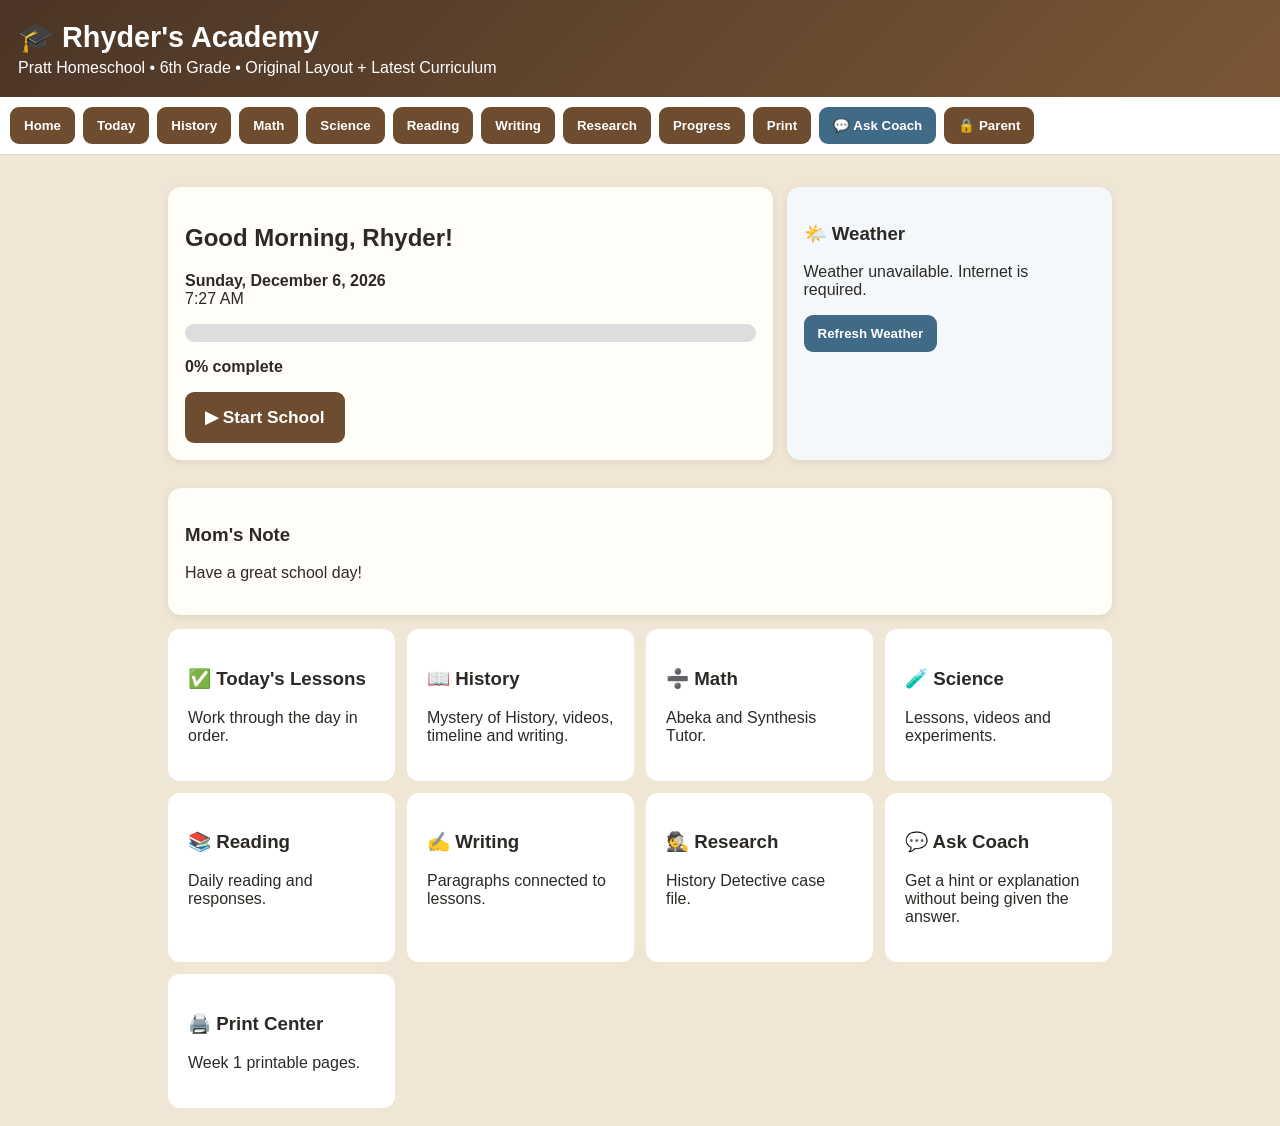
==== commit 71e77ade: "Add files via upload" ====
--- a/index.html
+++ b/index.html
@@ -1,10 +1,11 @@
 <!DOCTYPE html>
+
 <html lang="en">
 <head>
-<meta charset="UTF-8">
-<meta name="viewport" content="width=device-width, initial-scale=1.0">
-<meta name="theme-color" content="#6d4c2f">
-<link rel="manifest" href="manifest.webmanifest">
+<meta charset="utf-8"/>
+<meta content="width=device-width, initial-scale=1.0" name="viewport"/>
+<meta content="#6d4c2f" name="theme-color"/>
+<link href="manifest.webmanifest" rel="manifest"/>
 <title>Rhyder's Academy</title>
 <style>
 :root{--ink:#2d2a26;--tan:#efe6d5;--brown:#6d4c2f;--gold:#c89b4b;--green:#557a55;--paper:#fffdf8;--blue:#416a86}
@@ -55,421 +56,377 @@
 </head>
 <body>
 <header>
-  <h1>🎓 Rhyder's Academy</h1>
-  <p>Pratt Homeschool • 6th Grade <span style="opacity:.75">• Master v1.3.1 • Week 1 Fixed</span></p>
+<h1>🎓 Rhyder's Academy</h1>
+<p>Pratt Homeschool • 6th Grade • Original Layout + Latest Curriculum</p>
 </header>
-
 <nav>
-  <button onclick="showPage('home')">Home</button>
-  <button onclick="showPage('today')">Today</button>
-  <button onclick="showPage('history')">History</button>
-  <button onclick="showPage('math')">Math</button>
-  <button onclick="showPage('science')">Science</button>
-  <button onclick="showPage('reading')">Reading</button>
-  <button onclick="showPage('writing')">Writing</button>
-  <button onclick="showPage('research')">Research</button>
-  <button onclick="showPage('progress')">Progress</button>
-  <button onclick="showPage('print')">Print</button>
-  <button class="secondary" onclick="showPage('coach')">💬 Ask Coach</button>
-  <button onclick="openParent()">🔒 Parent</button>
+<button onclick="showPage('home')">Home</button>
+<button onclick="showPage('today')">Today</button>
+<button onclick="showPage('history')">History</button>
+<button onclick="showPage('math')">Math</button>
+<button onclick="showPage('science')">Science</button>
+<button onclick="showPage('reading')">Reading</button>
+<button onclick="showPage('writing')">Writing</button>
+<button onclick="showPage('research')">Research</button>
+<button onclick="showPage('progress')">Progress</button>
+<button onclick="showPage('print')">Print</button>
+<button class="secondary" onclick="showPage('coach')">💬 Ask Coach</button>
+<button onclick="openParent()">🔒 Parent</button>
 </nav>
-
 <main>
-<section id="home" class="page active">
-  <div class="hero">
-    <div class="card">
-      <h2 id="greeting">Good Morning, Rhyder!</h2>
-      <p><strong id="dateLine"></strong><br><span id="timeLine"></span></p>
-      <div class="progress"><span id="bar"></span></div>
-      <p><strong id="progressText">0% complete</strong></p>
-      <button class="start" onclick="showPage('today')">▶ Start School</button>
-    </div>
-    <div class="card weather">
-      <h3>🌤️ Weather</h3>
-      <p id="weatherText">Loading weather…</p>
-      <button class="secondary" onclick="loadWeather(true)">Refresh Weather</button>
-    </div>
-  </div>
-
-  <div class="card">
-    <h3>Mom's Note</h3>
-    <p id="momNoteDisplay">Have a great school day!</p>
-  </div>
-
-  <div class="grid">
-    <div class="subject" onclick="showPage('today')"><h3>✅ Today's Lessons</h3><p>Work through the day in order.</p></div>
-    <div class="subject" onclick="showPage('history')"><h3>📖 History</h3><p>Mystery of History, videos, timeline and writing.</p></div>
-    <div class="subject" onclick="showPage('math')"><h3>➗ Math</h3><p>Abeka and Synthesis Tutor.</p></div>
-    <div class="subject" onclick="showPage('science')"><h3>🧪 Science</h3><p>Lessons, videos and experiments.</p></div>
-    <div class="subject" onclick="showPage('reading')"><h3>📚 Reading</h3><p>Daily reading and responses.</p></div>
-    <div class="subject" onclick="showPage('writing')"><h3>✍️ Writing</h3><p>Paragraphs connected to lessons.</p></div>
-    <div class="subject" onclick="showPage('research')"><h3>🕵️ Research</h3><p>History Detective case file.</p></div>
-    
-    <div class="subject" onclick="showPage('coach')"><h3>💬 Ask Coach</h3><p>Get a hint or explanation without being given the answer.</p></div>
-    <div class="subject" onclick="showPage('print')"><h3>🖨️ Print Center</h3><p>Week 1 printable pages.</p></div>
-  </div>
-
-
-</section>
-
-<section id="today" class="page">
-  <div class="card"><h2>📅 Week 1 • Four-Day School Week</h2><p>Choose each subject from the top menu and use the Monday–Thursday tabs.</p></div>
-  <div class="grid">
-    <div class="subject" onclick="showPage('history')"><h3>📖 History</h3><p>Mystery of History Lessons 1–3 and review.</p></div>
-    <div class="subject" onclick="showPage('math')"><h3>➗ Math</h3><p>Abeka Lessons 16–19 and Synthesis Tutor.</p></div>
-    <div class="subject" onclick="showPage('science')"><h3>🧪 Science</h3><p>Paper airplane investigation.</p></div>
-    <div class="subject" onclick="showPage('reading')"><h3>📚 Reading</h3><p>The Golden Goblet, Chapters 1–4.</p></div>
-    <div class="subject" onclick="showPage('writing')"><h3>✍️ Writing</h3><p>History-based paragraphs and revision.</p></div>
-  </div>
-</section>
-
-<section id="history" class="page">
-  <div class="card"><h2>📖 History</h2><p><strong>Week 1:</strong> The Beginning of History</p></div>
-  
-  <div class="card">
-    <div class="week-tabs">
-      <button class="active-tab" onclick="selectWeek('history',1,this)">Week 1</button>
-      <button class="locked" disabled>Week 2 🔒</button>
-      <button class="locked" disabled>Week 3 🔒</button>
-      <button class="locked" disabled>Week 4 🔒</button>
-    </div>
-    <div class="day-tabs" data-subject="history">
-      <button class="active-tab" onclick="selectDay('history','mon',this)">Monday</button>
-      <button onclick="selectDay('history','tue',this)">Tuesday</button>
-      <button onclick="selectDay('history','wed',this)">Wednesday</button>
-      <button onclick="selectDay('history','thu',this)">Thursday</button>
-    </div>
-  </div>
-
-  <div id="history-week1" class="subject-week active-week">
-
-    <div id="history-mon" class="card subject-day active-day">
-      <h2>Monday • Lesson 1: Creation</h2>
-      <label class="task"><input class="savecheck" type="checkbox"><span>Read <em>The Mystery of History</em>, Lesson 1: <strong>Creation</strong>.</span></label>
-      <label class="task"><input class="savecheck" type="checkbox"><span>Watch the Creation video below.</span></label>
-      <p class="video-link"><a class="btn secondary" href="https://bibleproject.com/videos/genesis-1/" target="_blank" rel="noopener">▶ Watch: Creation</a></p>
-      <label class="task"><input class="savecheck" type="checkbox"><span>Learn these words: <strong>creation, dominion, genealogy, B.C., A.D.</strong></span></label>
-      <label class="task"><input class="savecheck" type="checkbox"><span>Print and complete the Creation Timeline.</span></label>
-      <label class="task"><input class="savecheck" type="checkbox"><span>Write 1–2 paragraphs: Explain why Creation is the starting point of history.</span></label>
-    </div>
-
-    <div id="history-tue" class="card subject-day">
-      <h2>Tuesday • Lesson 2: Adam and Eve</h2>
-      <label class="task"><input class="savecheck" type="checkbox"><span>Read <em>The Mystery of History</em>, Lesson 2: <strong>Adam and Eve</strong>.</span></label>
-      <label class="task"><input class="savecheck" type="checkbox"><span>Watch the Adam and Eve video below.</span></label>
-      <p class="video-link"><a class="btn secondary" href="https://bibleproject.com/videos/genesis-1-11/" target="_blank" rel="noopener">▶ Watch: Adam and Eve</a></p>
-      <label class="task"><input class="savecheck" type="checkbox"><span>Learn these words: <strong>image of God, Eden, temptation, disobedience, consequence.</strong></span></label>
-      <label class="task"><input class="savecheck" type="checkbox"><span>Write 1–2 paragraphs: What choice did Adam and Eve make, and what were the consequences?</span></label>
-      <label class="task"><input class="savecheck" type="checkbox"><span>Find the Tigris and Euphrates Rivers on a map. Remember that the lesson explains why no one can identify Eden’s exact location.</span></label>
-    </div>
-
-    <div id="history-wed" class="card subject-day">
-      <h2>Wednesday • Lesson 3: Jubal and Tubal-Cain</h2>
-      <label class="task"><input class="savecheck" type="checkbox"><span>Read <em>The Mystery of History</em>, Lesson 3: <strong>Seven Generations after Adam—Jubal and Tubal-Cain</strong>.</span></label>
-      <label class="task"><input class="savecheck" type="checkbox"><span>Watch the early metals video below.</span></label>
-      <p class="video-link"><a class="btn secondary" href="https://www.youtube.com/results?search_query=bronze+age+iron+age+for+kids" target="_blank" rel="noopener">▶ Watch: Bronze and Iron</a></p>
-      <label class="task"><input class="savecheck" type="checkbox"><span>Learn these words: <strong>generation, musician, craftsman, bronze, iron, civilization.</strong></span></label>
-      <label class="task"><input class="savecheck" type="checkbox"><span>Make a two-column chart: <strong>Jubal—music</strong> and <strong>Tubal-Cain—metalworking</strong>. Add two facts under each name.</span></label>
-      <label class="task"><input class="savecheck" type="checkbox"><span>Write one paragraph: What do Jubal and Tubal-Cain suggest about the intelligence and skills of early people?</span></label>
-    </div>
-
-    <div id="history-thu" class="card subject-day">
-      <h2>Thursday • Review and History Detective</h2>
-      <label class="task"><input class="savecheck" type="checkbox"><span>Review Lessons 1–3 and the Week 1 vocabulary.</span></label>
-      <label class="task"><input class="savecheck" type="checkbox"><span>Add <strong>Creation, Adam and Eve, Jubal, and Tubal-Cain</strong> to the timeline.</span></label>
-      <label class="task"><input class="savecheck" type="checkbox"><span>Complete the History Detective printable: Compare the book’s description of early people with one other source about early music or metalworking.</span></label>
-      <label class="task"><input class="savecheck" type="checkbox"><span>Write a 5–8 sentence conclusion in your own words.</span></label>
-      <label class="task"><input class="savecheck" type="checkbox"><span>Show Mom your timeline, chart, and writing.</span></label>
-    </div>
-  </div>
-</section>
-
-
-<section id="math" class="page">
-  <div class="card"><h2>➗ Math</h2><p><strong>Abeka 5th Grade Math</strong> • Starting at Lesson 16</p></div>
-  
-  <div class="card">
-    <div class="week-tabs">
-      <button class="active-tab" onclick="selectWeek('math',1,this)">Week 1</button>
-      <button class="locked" disabled>Week 2 🔒</button>
-      <button class="locked" disabled>Week 3 🔒</button>
-      <button class="locked" disabled>Week 4 🔒</button>
-    </div>
-    <div class="day-tabs" data-subject="math">
-      <button class="active-tab" onclick="selectDay('math','mon',this)">Monday</button>
-      <button onclick="selectDay('math','tue',this)">Tuesday</button>
-      <button onclick="selectDay('math','wed',this)">Wednesday</button>
-      <button onclick="selectDay('math','thu',this)">Thursday</button>
-    </div>
-  </div>
-
-  <div id="math-week1" class="subject-week active-week">
-    <div id="math-mon" class="card subject-day active-day"><h2>Monday</h2>
-      <label class="task"><input class="savecheck" type="checkbox"><span>Complete Abeka Math <strong>Lesson 16</strong>.</span></label>
-      <label class="task"><input class="savecheck" type="checkbox"><span>Complete the Lesson 16 workbook problems assigned by Mom.</span></label>
-      <label class="task"><input class="savecheck" type="checkbox"><span>Complete one Synthesis Tutor session.</span></label>
-      <p><a class="btn secondary" href="https://tutor.synthesis.com/m/abd80120-8823-48ed-8b36-01ec182cc29b" target="_blank">Open Synthesis Tutor</a></p>
-    </div>
-    <div id="math-tue" class="card subject-day"><h2>Tuesday</h2>
-      <label class="task"><input class="savecheck" type="checkbox"><span>Complete Abeka Math <strong>Lesson 17</strong>.</span></label>
-      <label class="task"><input class="savecheck" type="checkbox"><span>Complete the Lesson 17 workbook problems assigned by Mom.</span></label>
-      <label class="task"><input class="savecheck" type="checkbox"><span>Complete one Synthesis Tutor session.</span></label>
-      <p><a class="btn secondary" href="https://tutor.synthesis.com/m/abd80120-8823-48ed-8b36-01ec182cc29b" target="_blank">Open Synthesis Tutor</a></p>
-    </div>
-    <div id="math-wed" class="card subject-day"><h2>Wednesday</h2>
-      <label class="task"><input class="savecheck" type="checkbox"><span>Complete Abeka Math <strong>Lesson 18</strong>.</span></label>
-      <label class="task"><input class="savecheck" type="checkbox"><span>Complete the Lesson 18 workbook problems assigned by Mom.</span></label>
-      <label class="task"><input class="savecheck" type="checkbox"><span>Complete one Synthesis Tutor session.</span></label>
-      <p><a class="btn secondary" href="https://tutor.synthesis.com/m/abd80120-8823-48ed-8b36-01ec182cc29b" target="_blank">Open Synthesis Tutor</a></p>
-    </div>
-    <div id="math-thu" class="card subject-day"><h2>Thursday</h2>
-      <label class="task"><input class="savecheck" type="checkbox"><span>Complete Abeka Math <strong>Lesson 19</strong>.</span></label>
-      <label class="task"><input class="savecheck" type="checkbox"><span>Complete the Lesson 19 workbook problems assigned by Mom.</span></label>
-      <label class="task"><input class="savecheck" type="checkbox"><span>Complete one Synthesis Tutor session.</span></label>
-      <p><a class="btn secondary" href="https://tutor.synthesis.com/m/abd80120-8823-48ed-8b36-01ec182cc29b" target="_blank">Open Synthesis Tutor</a></p>
-    </div>
-  </div>
-</section>
-
-<section id="science" class="page">
-  <div class="card"><h2>🧪 Science</h2><p><strong>Week 1:</strong> Think Like a Scientist • Hands-on Paper Airplane Investigation</p></div>
-  
-  <div class="card">
-    <div class="week-tabs">
-      <button class="active-tab" onclick="selectWeek('science',1,this)">Week 1</button>
-      <button class="locked" disabled>Week 2 🔒</button>
-      <button class="locked" disabled>Week 3 🔒</button>
-      <button class="locked" disabled>Week 4 🔒</button>
-    </div>
-    <div class="day-tabs" data-subject="science">
-      <button class="active-tab" onclick="selectDay('science','mon',this)">Monday</button>
-      <button onclick="selectDay('science','tue',this)">Tuesday</button>
-      <button onclick="selectDay('science','wed',this)">Wednesday</button>
-      <button onclick="selectDay('science','thu',this)">Thursday</button>
-    </div>
-  </div>
-
-  <div id="science-week1" class="subject-week active-week">
-    <div id="science-mon" class="card subject-day active-day"><h2>Monday • Question and Prediction</h2>
-      <label class="task"><input class="savecheck" type="checkbox"><span>Gather: 3 sheets of paper, tape measure, pencil, and Science Lab Sheet.</span></label>
-      <label class="task"><input class="savecheck" type="checkbox"><span>Write the question: <strong>How does airplane design affect flight distance?</strong></span></label>
-      <label class="task"><input class="savecheck" type="checkbox"><span>Fold one simple paper airplane and write your prediction.</span></label>
-    </div>
-    <div id="science-tue" class="card subject-day"><h2>Tuesday • Variables and Fair Test</h2>
-      <label class="task"><input class="savecheck" type="checkbox"><span>Make two different airplane designs.</span></label>
-      <label class="task"><input class="savecheck" type="checkbox"><span>Identify the changed variable: <strong>airplane design</strong>.</span></label>
-      <label class="task"><input class="savecheck" type="checkbox"><span>Keep the thrower, starting line, and number of throws the same.</span></label>
-    </div>
-    <div id="science-wed" class="card subject-day"><h2>Wednesday • Test and Measure</h2>
-      <label class="task"><input class="savecheck" type="checkbox"><span>Fly each design three times from the same starting line.</span></label>
-      <label class="task"><input class="savecheck" type="checkbox"><span>Measure and record every distance.</span></label>
-      <label class="task"><input class="savecheck" type="checkbox"><span>Calculate the average distance for each design.</span></label>
-    </div>
-    <div id="science-thu" class="card subject-day"><h2>Thursday • Analyze and Improve</h2>
-      <label class="task"><input class="savecheck" type="checkbox"><span>Make a simple bar graph of the two average distances.</span></label>
-      <label class="task"><input class="savecheck" type="checkbox"><span>Write a conclusion: Which design flew farther, and did the results support your prediction?</span></label>
-      <label class="task"><input class="savecheck" type="checkbox"><span>Name one improvement you would make if you repeated the investigation.</span></label>
-    </div>
-  </div>
-</section>
-
-<section id="reading" class="page">
-  <div class="card"><h2>📚 Reading</h2><p><strong>Current book:</strong> <em>The Golden Goblet</em> by Eloise Jarvis McGraw</p></div>
-  
-  <div class="card">
-    <div class="week-tabs">
-      <button class="active-tab" onclick="selectWeek('reading',1,this)">Week 1</button>
-      <button class="locked" disabled>Week 2 🔒</button>
-      <button class="locked" disabled>Week 3 🔒</button>
-      <button class="locked" disabled>Week 4 🔒</button>
-    </div>
-    <div class="day-tabs" data-subject="reading">
-      <button class="active-tab" onclick="selectDay('reading','mon',this)">Monday</button>
-      <button onclick="selectDay('reading','tue',this)">Tuesday</button>
-      <button onclick="selectDay('reading','wed',this)">Wednesday</button>
-      <button onclick="selectDay('reading','thu',this)">Thursday</button>
-    </div>
-  </div>
-
-  <div id="reading-week1" class="subject-week active-week">
-    <div id="reading-mon" class="card subject-day active-day"><h2>Monday • Chapter 1</h2>
-      <label class="task"><input class="savecheck" type="checkbox"><span>Read or listen to Chapter 1.</span></label>
-      <p><a class="btn secondary" href="https://learningally.org/abs-more-info?utm_source=google&utm_medium=cpc&utm_campaign=brand" target="_blank">Open Learning Ally</a></p>
-      <label class="task"><input class="savecheck" type="checkbox"><span>Write 2–3 sentences: Who is the main character, and what do you learn about his life?</span></label>
-    </div>
-    <div id="reading-tue" class="card subject-day"><h2>Tuesday • Chapter 2</h2>
-      <label class="task"><input class="savecheck" type="checkbox"><span>Read or listen to Chapter 2.</span></label>
-      <p><a class="btn secondary" href="https://learningally.org/abs-more-info?utm_source=google&utm_medium=cpc&utm_campaign=brand" target="_blank">Open Learning Ally</a></p>
-      <label class="task"><input class="savecheck" type="checkbox"><span>Write 2–3 sentences: What problem or conflict is becoming important?</span></label>
-    </div>
-    <div id="reading-wed" class="card subject-day"><h2>Wednesday • Chapter 3</h2>
-      <label class="task"><input class="savecheck" type="checkbox"><span>Read or listen to Chapter 3.</span></label>
-      <p><a class="btn secondary" href="https://learningally.org/abs-more-info?utm_source=google&utm_medium=cpc&utm_campaign=brand" target="_blank">Open Learning Ally</a></p>
-      <label class="task"><input class="savecheck" type="checkbox"><span>Write 2–3 sentences describing the setting and one detail that makes ancient Egypt feel real.</span></label>
-    </div>
-    <div id="reading-thu" class="card subject-day"><h2>Thursday • Chapter 4</h2>
-      <label class="task"><input class="savecheck" type="checkbox"><span>Read or listen to Chapter 4.</span></label>
-      <p><a class="btn secondary" href="https://learningally.org/abs-more-info?utm_source=google&utm_medium=cpc&utm_campaign=brand" target="_blank">Open Learning Ally</a></p>
-      <label class="task"><input class="savecheck" type="checkbox"><span>Write 2–3 sentences predicting what may happen next and explain why.</span></label>
-    </div>
-  </div>
-</section>
-
-<section id="writing" class="page">
-  <div class="card"><h2>✍️ Writing</h2><p>Week 1 writing is connected to History and Reading.</p></div>
-  
-  <div class="card">
-    <div class="week-tabs">
-      <button class="active-tab" onclick="selectWeek('writing',1,this)">Week 1</button>
-      <button class="locked" disabled>Week 2 🔒</button>
-      <button class="locked" disabled>Week 3 🔒</button>
-      <button class="locked" disabled>Week 4 🔒</button>
-    </div>
-    <div class="day-tabs" data-subject="writing">
-      <button class="active-tab" onclick="selectDay('writing','mon',this)">Monday</button>
-      <button onclick="selectDay('writing','tue',this)">Tuesday</button>
-      <button onclick="selectDay('writing','wed',this)">Wednesday</button>
-      <button onclick="selectDay('writing','thu',this)">Thursday</button>
-    </div>
-  </div>
-
-  <div id="writing-week1" class="subject-week active-week">
-    <div id="writing-mon" class="card subject-day active-day"><h2>Monday</h2>
-      <label class="task"><input class="savecheck" type="checkbox"><span>Write 1–2 paragraphs: Why is Creation the starting point of history?</span></label>
-      <label class="task"><input class="savecheck" type="checkbox"><span>Check for a topic sentence, complete sentences, capitals, and punctuation.</span></label>
-    </div>
-    <div id="writing-tue" class="card subject-day"><h2>Tuesday</h2>
-      <label class="task"><input class="savecheck" type="checkbox"><span>Write 1–2 paragraphs: Explain Adam and Eve’s choice and its consequences.</span></label>
-      <label class="task"><input class="savecheck" type="checkbox"><span>Use at least two Week 1 vocabulary words correctly.</span></label>
-    </div>
-    <div id="writing-wed" class="card subject-day"><h2>Wednesday</h2>
-      <label class="task"><input class="savecheck" type="checkbox"><span>Write one paragraph explaining what Jubal and Tubal-Cain contributed.</span></label>
-      <label class="task"><input class="savecheck" type="checkbox"><span>Add one supporting detail from the lesson for each man.</span></label>
-    </div>
-    <div id="writing-thu" class="card subject-day"><h2>Thursday</h2>
-      <label class="task"><input class="savecheck" type="checkbox"><span>Choose your best paragraph from the week and revise it.</span></label>
-      <label class="task"><input class="savecheck" type="checkbox"><span>Write or type a clean final copy and show Mom.</span></label>
-    </div>
-  </div>
-</section>
-
-
-<section id="research" class="page">
-  <div class="card"><h2>🕵️ History Detective Case File #1</h2><h3>How do sources help us study Noah and the Flood?</h3></div>
-  <div class="card">
-    <label>Source 1 title or link</label><input class="saveanswer" data-key="source1" type="text">
-    <label>What did this source say?</label><textarea class="saveanswer" data-key="source1notes" rows="4"></textarea>
-    <label>Source 2 title or link</label><input class="saveanswer" data-key="source2" type="text">
-    <label>What did this source say?</label><textarea class="saveanswer" data-key="source2notes" rows="4"></textarea>
-    <label>Where did the sources agree?</label><textarea class="saveanswer" data-key="agree" rows="3"></textarea>
-    <label>Where were they different?</label><textarea class="saveanswer" data-key="different" rows="3"></textarea>
-    <label>Your conclusion — 5–8 sentences.</label><textarea class="saveanswer" data-key="conclusion" rows="8"></textarea>
-  </div>
-</section>
-
-
-<section id="progress" class="page">
-  <div class="card">
-    <h2>📊 Progress</h2>
-    <p>Rhyder's completed checkboxes are saved on this device.</p>
-    <div class="progress"><span id="progressPageBar"></span></div>
-    <p><strong id="progressPageText">0% complete</strong></p>
-  </div>
-
-  <div class="card">
-    <h3>Week 1 Goal</h3>
-    <p>Complete the assigned History, Math, Science, Reading, and Writing work for the four-day school week.</p>
-  </div>
-</section>
-
-<section id="print" class="page">
-  <div class="card no-print"><h2>Print Center</h2><button onclick="printCenter()">Print All Week 1 Sheets</button></div>
-  <div class="print-sheet"><h1>Rhyder's Academy</h1><h2>Week 1 Creation Timeline</h2>
-    <p>Name: __________________ Date: __________</p><p>Draw or write what happened on each day of Creation.</p>
-    <div class="two-col"><div><h3>Day 1</h3><div class="lines"></div><h3>Day 2</h3><div class="lines"></div><h3>Day 3</h3><div class="lines"></div></div>
-    <div><h3>Day 4</h3><div class="lines"></div><h3>Day 5</h3><div class="lines"></div><h3>Day 6 and Day 7</h3><div class="lines"></div></div></div>
-  </div>
-  <div class="print-sheet"><h1>Rhyder's Academy</h1><h2>Week 1 Vocabulary</h2>
-    <p>Name: __________________ Date: __________</p><p>Write each definition in your own words.</p>
-    <p><strong>Creation:</strong></p><div class="lines"></div><p><strong>Covenant:</strong></p><div class="lines"></div>
-    <p><strong>Ancient:</strong></p><div class="lines"></div><p><strong>Evidence:</strong></p><div class="lines"></div>
-  </div>
-  <div class="print-sheet"><h1>Rhyder's Academy</h1><h2>History Detective Notes</h2>
-    <p>Name: __________________ Date: __________</p><p><strong>Question:</strong></p><div class="lines"></div>
-    <p><strong>Source 1:</strong></p><div class="lines"></div><p><strong>Source 2:</strong></p><div class="lines"></div>
-    <p><strong>Conclusion:</strong></p><div class="lines" style="height:260px"></div>
-  </div>
-
-  <div class="print-sheet">
-    <h1>Rhyder's Academy</h1><h2>Science Lab Sheet • Paper Airplanes</h2>
-    <p>Name: __________________________ Date: ______________</p>
-    <p><strong>Question:</strong> How does airplane design affect flight distance?</p>
-    <p><strong>My prediction:</strong></p><div class="lines"></div>
-    <p><strong>Design A distances:</strong> ________  ________  ________ &nbsp; Average: ________</p>
-    <p><strong>Design B distances:</strong> ________  ________  ________ &nbsp; Average: ________</p>
-    <p><strong>What stayed the same?</strong></p><div class="lines"></div>
-    <p><strong>Conclusion:</strong></p><div class="lines" style="height:240px"></div>
-  </div>
-</section>
-
-
-<section id="coach" class="page">
-  <div class="card">
-    <h2>💬 Ask Coach</h2>
-    <p>Use this when you are stuck. Coach should explain, give hints, and ask questions—not do the assignment for you.</p>
-  </div>
-
-  <div class="card">
-    <label for="coach-subject"><strong>Subject</strong></label>
-    <select id="coach-subject" style="width:100%;padding:10px;border:1px solid #bbb;border-radius:8px;font:inherit;margin:8px 0 14px;">
-      <option>History</option>
-      <option>Math</option>
-      <option>Science</option>
-      <option>Reading</option>
-      <option>Writing</option>
-      <option>Research</option>
-    </select>
-
-    <label for="coach-question"><strong>What are you stuck on?</strong></label>
-    <textarea id="coach-question" rows="7" placeholder="Example: I do not understand what covenant means in this lesson."></textarea>
-
-    <p>
-      <button class="secondary" onclick="askCoach()">Copy Question & Open ChatGPT</button>
-      <button class="light" onclick="clearCoach()">Clear</button>
-    </p>
-
-    <div id="coach-status" class="notice" style="display:none;"></div>
-  </div>
-
-  <div class="card">
-    <h3>Coach Rules</h3>
-    <p class="small">
+<section class="page active" id="home">
+<div class="hero">
+<div class="card">
+<h2 id="greeting">Good Morning, Rhyder!</h2>
+<p><strong id="dateLine"></strong><br/><span id="timeLine"></span></p>
+<div class="progress"><span id="bar"></span></div>
+<p><strong id="progressText">0% complete</strong></p>
+<button class="start" onclick="showPage('today')">▶ Start School</button>
+</div>
+<div class="card weather">
+<h3>🌤️ Weather</h3>
+<p id="weatherText">Loading weather…</p>
+<button class="secondary" onclick="loadWeather(true)">Refresh Weather</button>
+</div>
+</div>
+<div class="card">
+<h3>Mom's Note</h3>
+<p id="momNoteDisplay">Have a great school day!</p>
+</div>
+<div class="grid">
+<div class="subject" onclick="showPage('today')"><h3>✅ Today's Lessons</h3><p>Work through the day in order.</p></div>
+<div class="subject" onclick="showPage('history')"><h3>📖 History</h3><p>Mystery of History, videos, timeline and writing.</p></div>
+<div class="subject" onclick="showPage('math')"><h3>➗ Math</h3><p>Abeka and Synthesis Tutor.</p></div>
+<div class="subject" onclick="showPage('science')"><h3>🧪 Science</h3><p>Lessons, videos and experiments.</p></div>
+<div class="subject" onclick="showPage('reading')"><h3>📚 Reading</h3><p>Daily reading and responses.</p></div>
+<div class="subject" onclick="showPage('writing')"><h3>✍️ Writing</h3><p>Paragraphs connected to lessons.</p></div>
+<div class="subject" onclick="showPage('research')"><h3>🕵️ Research</h3><p>History Detective case file.</p></div>
+<div class="subject" onclick="showPage('coach')"><h3>💬 Ask Coach</h3><p>Get a hint or explanation without being given the answer.</p></div>
+<div class="subject" onclick="showPage('print')"><h3>🖨️ Print Center</h3><p>Week 1 printable pages.</p></div>
+</div>
+</section>
+<section class="page" id="today">
+<div class="card"><h2>📅 Week 1 • Four-Day School Week</h2><p>Choose each subject from the top menu and use the Monday–Thursday tabs.</p></div>
+<div class="grid">
+<div class="subject" onclick="showPage('history')"><h3>📖 History</h3><p>Mystery of History Lessons 1–3 and review.</p></div>
+<div class="subject" onclick="showPage('math')"><h3>➗ Math</h3><p>Abeka Lessons 16–19 and Synthesis Tutor.</p></div>
+<div class="subject" onclick="showPage('science')"><h3>🧪 Science</h3><p>Paper airplane investigation.</p></div>
+<div class="subject" onclick="showPage('reading')"><h3>📚 Reading</h3><p>The Golden Goblet, Chapters 1–4.</p></div>
+<div class="subject" onclick="showPage('writing')"><h3>✍️ Writing</h3><p>History-based paragraphs and revision.</p></div>
+</div>
+</section>
+<section class="page" id="history">
+<div class="card"><h2>📖 History</h2><p><strong>Week 1:</strong> The Beginning of History</p></div>
+<div class="card">
+<div class="week-tabs">
+<button class="active-tab" onclick="selectWeek('history',1,this)">Week 1</button>
+<button class="locked" disabled="">Week 2 🔒</button>
+<button class="locked" disabled="">Week 3 🔒</button>
+<button class="locked" disabled="">Week 4 🔒</button>
+</div>
+<div class="day-tabs" data-subject="history">
+<button class="active-tab" onclick="selectDay('history','mon',this)">Monday</button>
+<button onclick="selectDay('history','tue',this)">Tuesday</button>
+<button onclick="selectDay('history','wed',this)">Wednesday</button>
+<button onclick="selectDay('history','thu',this)">Thursday</button>
+</div>
+</div>
+<div class="subject-week active-week" id="history-week1">
+<div class="card subject-day active-day" id="history-mon">
+<h2>Monday • Lesson 1: Creation</h2>
+<label class="task"><input class="savecheck" type="checkbox"/><span>Read <em>The Mystery of History</em>, Lesson 1: <strong>Creation</strong>.</span></label>
+<label class="task"><input class="savecheck" type="checkbox"/><span>Watch the Creation video below.</span></label>
+<p class="video-link"><a class="btn secondary" href="https://bibleproject.com/videos/genesis-1/" rel="noopener" target="_blank">▶ Watch: Creation</a></p>
+<label class="task"><input class="savecheck" type="checkbox"/><span>Learn these words: <strong>creation, dominion, genealogy, B.C., A.D.</strong></span></label>
+<label class="task"><input class="savecheck" type="checkbox"/><span>Print and complete the Creation Timeline.</span></label>
+<label class="task"><input class="savecheck" type="checkbox"/><span>Write 1–2 paragraphs: Explain why Creation is the starting point of history.</span></label>
+</div>
+<div class="card subject-day" id="history-tue">
+<h2>Tuesday • Lesson 2: Adam and Eve</h2>
+<label class="task"><input class="savecheck" type="checkbox"/><span>Read <em>The Mystery of History</em>, Lesson 2: <strong>Adam and Eve</strong>.</span></label>
+<label class="task"><input class="savecheck" type="checkbox"/><span>Watch the Adam and Eve video below.</span></label>
+<p class="video-link"><a class="btn secondary" href="https://bibleproject.com/videos/genesis-1-11/" rel="noopener" target="_blank">▶ Watch: Adam and Eve</a></p>
+<label class="task"><input class="savecheck" type="checkbox"/><span>Learn these words: <strong>image of God, Eden, temptation, disobedience, consequence.</strong></span></label>
+<label class="task"><input class="savecheck" type="checkbox"/><span>Write 1–2 paragraphs: What choice did Adam and Eve make, and what were the consequences?</span></label>
+<label class="task"><input class="savecheck" type="checkbox"/><span>Find the Tigris and Euphrates Rivers on a map. Remember that the lesson explains why no one can identify Eden’s exact location.</span></label>
+</div>
+<div class="card subject-day" id="history-wed">
+<h2>Wednesday • Lesson 3: Jubal and Tubal-Cain</h2>
+<label class="task"><input class="savecheck" type="checkbox"/><span>Read <em>The Mystery of History</em>, Lesson 3: <strong>Seven Generations after Adam—Jubal and Tubal-Cain</strong>.</span></label>
+<label class="task"><input class="savecheck" type="checkbox"/><span>Watch the early metals video below.</span></label>
+<p class="video-link"><a class="btn secondary" href="https://www.youtube.com/results?search_query=bronze+age+iron+age+for+kids" rel="noopener" target="_blank">▶ Watch: Bronze and Iron</a></p>
+<label class="task"><input class="savecheck" type="checkbox"/><span>Learn these words: <strong>generation, musician, craftsman, bronze, iron, civilization.</strong></span></label>
+<label class="task"><input class="savecheck" type="checkbox"/><span>Make a two-column chart: <strong>Jubal—music</strong> and <strong>Tubal-Cain—metalworking</strong>. Add two facts under each name.</span></label>
+<label class="task"><input class="savecheck" type="checkbox"/><span>Write one paragraph: What do Jubal and Tubal-Cain suggest about the intelligence and skills of early people?</span></label>
+</div>
+<div class="card subject-day" id="history-thu">
+<h2>Thursday • Review and History Detective</h2>
+<label class="task"><input class="savecheck" type="checkbox"/><span>Review Lessons 1–3 and the Week 1 vocabulary.</span></label>
+<label class="task"><input class="savecheck" type="checkbox"/><span>Add <strong>Creation, Adam and Eve, Jubal, and Tubal-Cain</strong> to the timeline.</span></label>
+<label class="task"><input class="savecheck" type="checkbox"/><span>Complete the History Detective printable: Compare the book’s description of early people with one other source about early music or metalworking.</span></label>
+<label class="task"><input class="savecheck" type="checkbox"/><span>Write a 5–8 sentence conclusion in your own words.</span></label>
+<label class="task"><input class="savecheck" type="checkbox"/><span>Show Mom your timeline, chart, and writing.</span></label>
+</div>
+</div>
+</section>
+<section class="page" id="math">
+<div class="card"><h2>➗ Math</h2><p><strong>Abeka 5th Grade Math</strong> • Starting at Lesson 16</p></div>
+<div class="card">
+<div class="week-tabs">
+<button class="active-tab" onclick="selectWeek('math',1,this)">Week 1</button>
+<button class="locked" disabled="">Week 2 🔒</button>
+<button class="locked" disabled="">Week 3 🔒</button>
+<button class="locked" disabled="">Week 4 🔒</button>
+</div>
+<div class="day-tabs" data-subject="math">
+<button class="active-tab" onclick="selectDay('math','mon',this)">Monday</button>
+<button onclick="selectDay('math','tue',this)">Tuesday</button>
+<button onclick="selectDay('math','wed',this)">Wednesday</button>
+<button onclick="selectDay('math','thu',this)">Thursday</button>
+</div>
+</div>
+<div class="subject-week active-week" id="math-week1">
+<div class="card subject-day active-day" id="math-mon"><h2>Monday</h2>
+<label class="task"><input class="savecheck" type="checkbox"/><span>Complete Abeka Math <strong>Lesson 16</strong>.</span></label>
+<label class="task"><input class="savecheck" type="checkbox"/><span>Complete the Lesson 16 workbook problems assigned by Mom.</span></label>
+<label class="task"><input class="savecheck" type="checkbox"/><span>Complete one Synthesis Tutor session.</span></label>
+<p><a class="btn secondary" href="https://tutor.synthesis.com/m/abd80120-8823-48ed-8b36-01ec182cc29b" target="_blank">Open Synthesis Tutor</a></p>
+</div>
+<div class="card subject-day" id="math-tue"><h2>Tuesday</h2>
+<label class="task"><input class="savecheck" type="checkbox"/><span>Complete Abeka Math <strong>Lesson 17</strong>.</span></label>
+<label class="task"><input class="savecheck" type="checkbox"/><span>Complete the Lesson 17 workbook problems assigned by Mom.</span></label>
+<label class="task"><input class="savecheck" type="checkbox"/><span>Complete one Synthesis Tutor session.</span></label>
+<p><a class="btn secondary" href="https://tutor.synthesis.com/m/abd80120-8823-48ed-8b36-01ec182cc29b" target="_blank">Open Synthesis Tutor</a></p>
+</div>
+<div class="card subject-day" id="math-wed"><h2>Wednesday</h2>
+<label class="task"><input class="savecheck" type="checkbox"/><span>Complete Abeka Math <strong>Lesson 18</strong>.</span></label>
+<label class="task"><input class="savecheck" type="checkbox"/><span>Complete the Lesson 18 workbook problems assigned by Mom.</span></label>
+<label class="task"><input class="savecheck" type="checkbox"/><span>Complete one Synthesis Tutor session.</span></label>
+<p><a class="btn secondary" href="https://tutor.synthesis.com/m/abd80120-8823-48ed-8b36-01ec182cc29b" target="_blank">Open Synthesis Tutor</a></p>
+</div>
+<div class="card subject-day" id="math-thu"><h2>Thursday</h2>
+<label class="task"><input class="savecheck" type="checkbox"/><span>Complete Abeka Math <strong>Lesson 19</strong>.</span></label>
+<label class="task"><input class="savecheck" type="checkbox"/><span>Complete the Lesson 19 workbook problems assigned by Mom.</span></label>
+<label class="task"><input class="savecheck" type="checkbox"/><span>Complete one Synthesis Tutor session.</span></label>
+<p><a class="btn secondary" href="https://tutor.synthesis.com/m/abd80120-8823-48ed-8b36-01ec182cc29b" target="_blank">Open Synthesis Tutor</a></p>
+</div>
+</div>
+</section>
+<section class="page" id="science">
+<div class="card"><h2>🧪 Science</h2><p><strong>Week 1:</strong> Think Like a Scientist • Hands-on Paper Airplane Investigation</p></div>
+<div class="card">
+<div class="week-tabs">
+<button class="active-tab" onclick="selectWeek('science',1,this)">Week 1</button>
+<button class="locked" disabled="">Week 2 🔒</button>
+<button class="locked" disabled="">Week 3 🔒</button>
+<button class="locked" disabled="">Week 4 🔒</button>
+</div>
+<div class="day-tabs" data-subject="science">
+<button class="active-tab" onclick="selectDay('science','mon',this)">Monday</button>
+<button onclick="selectDay('science','tue',this)">Tuesday</button>
+<button onclick="selectDay('science','wed',this)">Wednesday</button>
+<button onclick="selectDay('science','thu',this)">Thursday</button>
+</div>
+</div>
+<div class="subject-week active-week" id="science-week1">
+<div class="card subject-day active-day" id="science-mon"><h2>Monday • Question and Prediction</h2>
+<label class="task"><input class="savecheck" type="checkbox"/><span>Gather: 3 sheets of paper, tape measure, pencil, and Science Lab Sheet.</span></label>
+<label class="task"><input class="savecheck" type="checkbox"/><span>Write the question: <strong>How does airplane design affect flight distance?</strong></span></label>
+<label class="task"><input class="savecheck" type="checkbox"/><span>Fold one simple paper airplane and write your prediction.</span></label>
+</div>
+<div class="card subject-day" id="science-tue"><h2>Tuesday • Variables and Fair Test</h2>
+<label class="task"><input class="savecheck" type="checkbox"/><span>Make two different airplane designs.</span></label>
+<label class="task"><input class="savecheck" type="checkbox"/><span>Identify the changed variable: <strong>airplane design</strong>.</span></label>
+<label class="task"><input class="savecheck" type="checkbox"/><span>Keep the thrower, starting line, and number of throws the same.</span></label>
+</div>
+<div class="card subject-day" id="science-wed"><h2>Wednesday • Test and Measure</h2>
+<label class="task"><input class="savecheck" type="checkbox"/><span>Fly each design three times from the same starting line.</span></label>
+<label class="task"><input class="savecheck" type="checkbox"/><span>Measure and record every distance.</span></label>
+<label class="task"><input class="savecheck" type="checkbox"/><span>Calculate the average distance for each design.</span></label>
+</div>
+<div class="card subject-day" id="science-thu"><h2>Thursday • Analyze and Improve</h2>
+<label class="task"><input class="savecheck" type="checkbox"/><span>Make a simple bar graph of the two average distances.</span></label>
+<label class="task"><input class="savecheck" type="checkbox"/><span>Write a conclusion: Which design flew farther, and did the results support your prediction?</span></label>
+<label class="task"><input class="savecheck" type="checkbox"/><span>Name one improvement you would make if you repeated the investigation.</span></label>
+</div>
+</div>
+</section>
+<section class="page" id="reading">
+<div class="card"><h2>📚 Reading</h2><p><strong>Current book:</strong> <em>The Golden Goblet</em> by Eloise Jarvis McGraw</p></div>
+<div class="card">
+<div class="week-tabs">
+<button class="active-tab" onclick="selectWeek('reading',1,this)">Week 1</button>
+<button class="locked" disabled="">Week 2 🔒</button>
+<button class="locked" disabled="">Week 3 🔒</button>
+<button class="locked" disabled="">Week 4 🔒</button>
+</div>
+<div class="day-tabs" data-subject="reading">
+<button class="active-tab" onclick="selectDay('reading','mon',this)">Monday</button>
+<button onclick="selectDay('reading','tue',this)">Tuesday</button>
+<button onclick="selectDay('reading','wed',this)">Wednesday</button>
+<button onclick="selectDay('reading','thu',this)">Thursday</button>
+</div>
+</div>
+<div class="subject-week active-week" id="reading-week1">
+<div class="card subject-day active-day" id="reading-mon"><h2>Monday • Chapter 1</h2>
+<label class="task"><input class="savecheck" type="checkbox"/><span>Read or listen to Chapter 1.</span></label>
+<p><a class="btn secondary" href="https://learningally.org/abs-more-info?utm_source=google&amp;utm_medium=cpc&amp;utm_campaign=brand" target="_blank">Open Learning Ally</a></p>
+<label class="task"><input class="savecheck" type="checkbox"/><span>Write 2–3 sentences: Who is the main character, and what do you learn about his life?</span></label>
+</div>
+<div class="card subject-day" id="reading-tue"><h2>Tuesday • Chapter 2</h2>
+<label class="task"><input class="savecheck" type="checkbox"/><span>Read or listen to Chapter 2.</span></label>
+<p><a class="btn secondary" href="https://learningally.org/abs-more-info?utm_source=google&amp;utm_medium=cpc&amp;utm_campaign=brand" target="_blank">Open Learning Ally</a></p>
+<label class="task"><input class="savecheck" type="checkbox"/><span>Write 2–3 sentences: What problem or conflict is becoming important?</span></label>
+</div>
+<div class="card subject-day" id="reading-wed"><h2>Wednesday • Chapter 3</h2>
+<label class="task"><input class="savecheck" type="checkbox"/><span>Read or listen to Chapter 3.</span></label>
+<p><a class="btn secondary" href="https://learningally.org/abs-more-info?utm_source=google&amp;utm_medium=cpc&amp;utm_campaign=brand" target="_blank">Open Learning Ally</a></p>
+<label class="task"><input class="savecheck" type="checkbox"/><span>Write 2–3 sentences describing the setting and one detail that makes ancient Egypt feel real.</span></label>
+</div>
+<div class="card subject-day" id="reading-thu"><h2>Thursday • Chapter 4</h2>
+<label class="task"><input class="savecheck" type="checkbox"/><span>Read or listen to Chapter 4.</span></label>
+<p><a class="btn secondary" href="https://learningally.org/abs-more-info?utm_source=google&amp;utm_medium=cpc&amp;utm_campaign=brand" target="_blank">Open Learning Ally</a></p>
+<label class="task"><input class="savecheck" type="checkbox"/><span>Write 2–3 sentences predicting what may happen next and explain why.</span></label>
+</div>
+</div>
+</section>
+<section class="page" id="writing">
+<div class="card"><h2>✍️ Writing</h2><p>Week 1 writing is connected to History and Reading.</p></div>
+<div class="card">
+<div class="week-tabs">
+<button class="active-tab" onclick="selectWeek('writing',1,this)">Week 1</button>
+<button class="locked" disabled="">Week 2 🔒</button>
+<button class="locked" disabled="">Week 3 🔒</button>
+<button class="locked" disabled="">Week 4 🔒</button>
+</div>
+<div class="day-tabs" data-subject="writing">
+<button class="active-tab" onclick="selectDay('writing','mon',this)">Monday</button>
+<button onclick="selectDay('writing','tue',this)">Tuesday</button>
+<button onclick="selectDay('writing','wed',this)">Wednesday</button>
+<button onclick="selectDay('writing','thu',this)">Thursday</button>
+</div>
+</div>
+<div class="subject-week active-week" id="writing-week1">
+<div class="card subject-day active-day" id="writing-mon"><h2>Monday</h2>
+<label class="task"><input class="savecheck" type="checkbox"/><span>Write 1–2 paragraphs: Why is Creation the starting point of history?</span></label>
+<label class="task"><input class="savecheck" type="checkbox"/><span>Check for a topic sentence, complete sentences, capitals, and punctuation.</span></label>
+</div>
+<div class="card subject-day" id="writing-tue"><h2>Tuesday</h2>
+<label class="task"><input class="savecheck" type="checkbox"/><span>Write 1–2 paragraphs: Explain Adam and Eve’s choice and its consequences.</span></label>
+<label class="task"><input class="savecheck" type="checkbox"/><span>Use at least two Week 1 vocabulary words correctly.</span></label>
+</div>
+<div class="card subject-day" id="writing-wed"><h2>Wednesday</h2>
+<label class="task"><input class="savecheck" type="checkbox"/><span>Write one paragraph explaining what Jubal and Tubal-Cain contributed.</span></label>
+<label class="task"><input class="savecheck" type="checkbox"/><span>Add one supporting detail from the lesson for each man.</span></label>
+</div>
+<div class="card subject-day" id="writing-thu"><h2>Thursday</h2>
+<label class="task"><input class="savecheck" type="checkbox"/><span>Choose your best paragraph from the week and revise it.</span></label>
+<label class="task"><input class="savecheck" type="checkbox"/><span>Write or type a clean final copy and show Mom.</span></label>
+</div>
+</div>
+</section>
+<section class="page" id="research">
+<div class="card"><h2>🕵️ History Detective Case File #1</h2><h3>How do sources help us study Noah and the Flood?</h3></div>
+<div class="card">
+<label>Source 1 title or link</label><input class="saveanswer" data-key="source1" type="text"/>
+<label>What did this source say?</label><textarea class="saveanswer" data-key="source1notes" rows="4"></textarea>
+<label>Source 2 title or link</label><input class="saveanswer" data-key="source2" type="text"/>
+<label>What did this source say?</label><textarea class="saveanswer" data-key="source2notes" rows="4"></textarea>
+<label>Where did the sources agree?</label><textarea class="saveanswer" data-key="agree" rows="3"></textarea>
+<label>Where were they different?</label><textarea class="saveanswer" data-key="different" rows="3"></textarea>
+<label>Your conclusion — 5–8 sentences.</label><textarea class="saveanswer" data-key="conclusion" rows="8"></textarea>
+</div>
+</section>
+<section class="page" id="progress">
+<div class="card">
+<h2>📊 Progress</h2>
+<p>Rhyder's completed checkboxes are saved on this device.</p>
+<div class="progress"><span id="progressPageBar"></span></div>
+<p><strong id="progressPageText">0% complete</strong></p>
+</div>
+<div class="card">
+<h3>Week 1 Goal</h3>
+<p>Complete the assigned History, Math, Science, Reading, and Writing work for the four-day school week.</p>
+</div>
+</section>
+<section class="page" id="print">
+<div class="card no-print"><h2>Print Center</h2><button onclick="printCenter()">Print All Week 1 Sheets</button></div>
+<div class="print-sheet"><h1>Rhyder's Academy</h1><h2>Week 1 Creation Timeline</h2>
+<p>Name: __________________ Date: __________</p><p>Draw or write what happened on each day of Creation.</p>
+<div class="two-col"><div><h3>Day 1</h3><div class="lines"></div><h3>Day 2</h3><div class="lines"></div><h3>Day 3</h3><div class="lines"></div></div>
+<div><h3>Day 4</h3><div class="lines"></div><h3>Day 5</h3><div class="lines"></div><h3>Day 6 and Day 7</h3><div class="lines"></div></div></div>
+</div>
+<div class="print-sheet"><h1>Rhyder's Academy</h1><h2>Week 1 Vocabulary</h2>
+<p>Name: __________________ Date: __________</p><p>Write each definition in your own words.</p>
+<p><strong>Creation:</strong></p><div class="lines"></div><p><strong>Covenant:</strong></p><div class="lines"></div>
+<p><strong>Ancient:</strong></p><div class="lines"></div><p><strong>Evidence:</strong></p><div class="lines"></div>
+</div>
+<div class="print-sheet"><h1>Rhyder's Academy</h1><h2>History Detective Notes</h2>
+<p>Name: __________________ Date: __________</p><p><strong>Question:</strong></p><div class="lines"></div>
+<p><strong>Source 1:</strong></p><div class="lines"></div><p><strong>Source 2:</strong></p><div class="lines"></div>
+<p><strong>Conclusion:</strong></p><div class="lines" style="height:260px"></div>
+</div>
+<div class="print-sheet">
+<h1>Rhyder's Academy</h1><h2>Science Lab Sheet • Paper Airplanes</h2>
+<p>Name: __________________________ Date: ______________</p>
+<p><strong>Question:</strong> How does airplane design affect flight distance?</p>
+<p><strong>My prediction:</strong></p><div class="lines"></div>
+<p><strong>Design A distances:</strong> ________  ________  ________   Average: ________</p>
+<p><strong>Design B distances:</strong> ________  ________  ________   Average: ________</p>
+<p><strong>What stayed the same?</strong></p><div class="lines"></div>
+<p><strong>Conclusion:</strong></p><div class="lines" style="height:240px"></div>
+</div>
+</section>
+<section class="page" id="coach">
+<div class="card">
+<h2>💬 Ask Coach</h2>
+<p>Use this when you are stuck. Coach should explain, give hints, and ask questions—not do the assignment for you.</p>
+</div>
+<div class="card">
+<label for="coach-subject"><strong>Subject</strong></label>
+<select id="coach-subject" style="width:100%;padding:10px;border:1px solid #bbb;border-radius:8px;font:inherit;margin:8px 0 14px;">
+<option>History</option>
+<option>Math</option>
+<option>Science</option>
+<option>Reading</option>
+<option>Writing</option>
+<option>Research</option>
+</select>
+<label for="coach-question"><strong>What are you stuck on?</strong></label>
+<textarea id="coach-question" placeholder="Example: I do not understand what covenant means in this lesson." rows="7"></textarea>
+<p>
+<button class="secondary" onclick="askCoach()">Copy Question &amp; Open ChatGPT</button>
+<button class="light" onclick="clearCoach()">Clear</button>
+</p>
+<div class="notice" id="coach-status" style="display:none;"></div>
+</div>
+<div class="card">
+<h3>Coach Rules</h3>
+<p class="small">
       Explain at a sixth-grade level. Do not write the assignment or give a final answer.
       Give one hint at a time, ask Rhyder what he has tried, and help him think through the problem.
     </p>
-  </div>
-</section>
-
-<section id="parent" class="page">
-  <div class="card"><h2>Parent</h2><p><span class="badge">Master Version 1.0</span></p><p>These settings save only on this device.</p></div>
-  <div class="card notice"><strong>What is Pratt Homeschool Drive?</strong><br>It is your private filing cabinet for worksheets, submitted work, photos, and school records. Rhyder does not need to open it during his normal school day.</div>
-  <div class="card"><h3>Mom's Note</h3>
-    <textarea id="momNoteInput" rows="4" placeholder="Example: Finish history before lunch."></textarea>
-    <p><button onclick="saveMomNote()">Save Note</button></p>
-  </div>
-  <div class="card"><h3>Quick Links</h3>
-    <p><a class="btn secondary" href="https://drive.google.com/drive/folders/1P0YHmUGEadS95J3PVRqxYUepwUcIg7Hu?usp=sharing" target="_blank">📁 Open Parent Google Drive</a></p>
-    <p class="small">Use this only when you need to manage files. Paste the math, science and Google Form links on the Subjects page once they are ready.</p>
-  </div>
-  <div class="card">
-    <h3>Parent PIN</h3>
-    <p class="small">The PIN is saved only on this device. It keeps Rhyder from accidentally changing parent settings.</p>
-    <button class="secondary" onclick="changeParentPin()">Change Parent PIN</button>
-  </div>
-  <div class="card"><button class="light" onclick="resetChecks()">Reset All Checkboxes</button></div>
+</div>
+</section>
+<section class="page" id="parent">
+<div class="card"><h2>Parent</h2><p><span class="badge">Master Version 1.0</span></p><p>These settings save only on this device.</p></div>
+<div class="card notice"><strong>What is Pratt Homeschool Drive?</strong><br/>It is your private filing cabinet for worksheets, submitted work, photos, and school records. Rhyder does not need to open it during his normal school day.</div>
+<div class="card"><h3>Mom's Note</h3>
+<textarea id="momNoteInput" placeholder="Example: Finish history before lunch." rows="4"></textarea>
+<p><button onclick="saveMomNote()">Save Note</button></p>
+</div>
+<div class="card"><h3>Quick Links</h3>
+<p><a class="btn secondary" href="https://drive.google.com/drive/folders/1P0YHmUGEadS95J3PVRqxYUepwUcIg7Hu?usp=sharing" target="_blank">📁 Open Parent Google Drive</a></p>
+<p class="small">Use this only when you need to manage files. Paste the math, science and Google Form links on the Subjects page once they are ready.</p>
+</div>
+<div class="card">
+<h3>Parent PIN</h3>
+<p class="small">The PIN is saved only on this device. It keeps Rhyder from accidentally changing parent settings.</p>
+<button class="secondary" onclick="changeParentPin()">Change Parent PIN</button>
+</div>
+<div class="card"><button class="light" onclick="resetChecks()">Reset All Checkboxes</button></div>
 </section>
 </main>
-
 <script>
 
 let parentUnlocked = false;
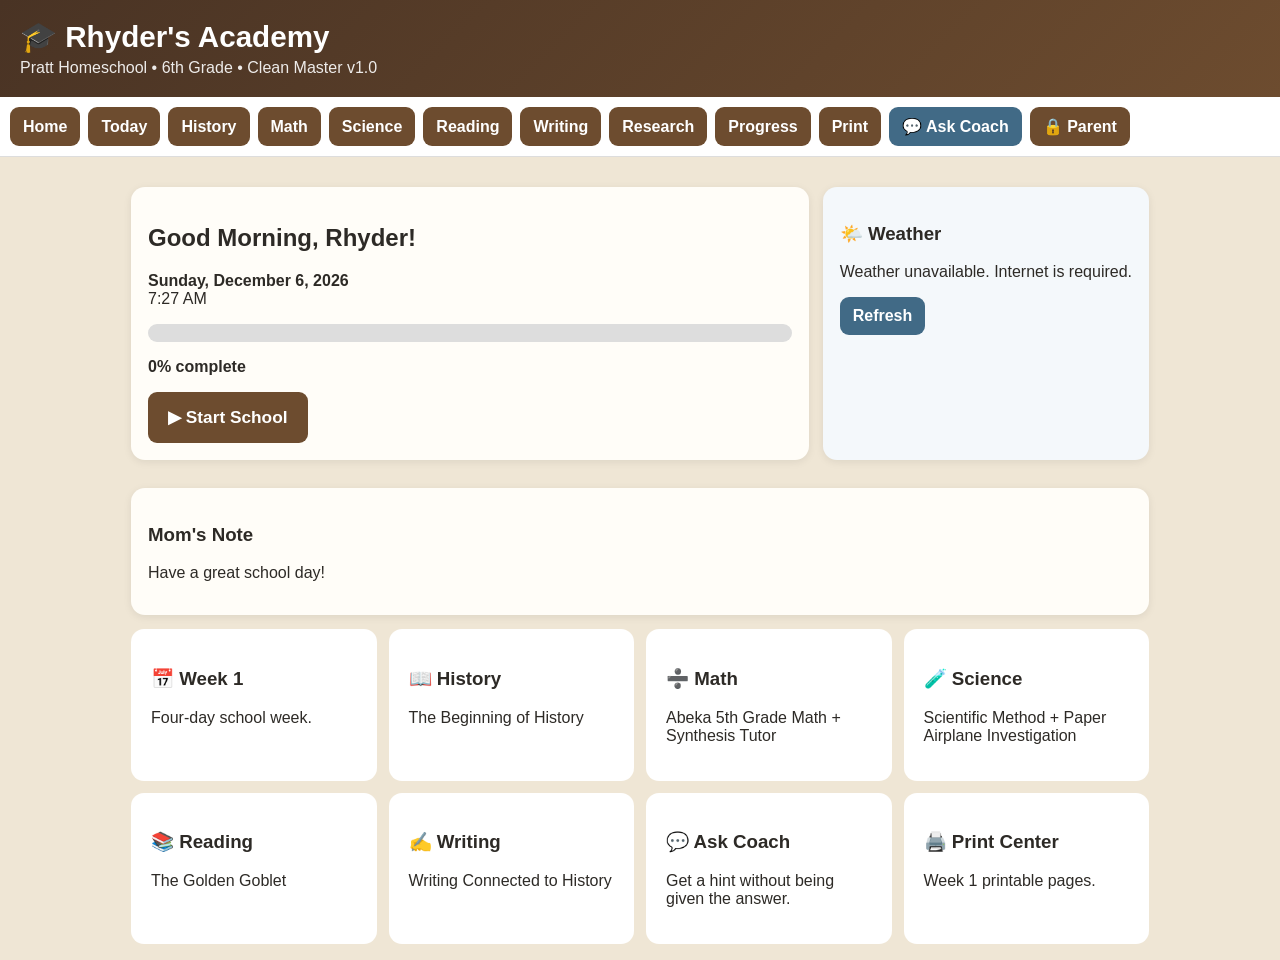
==== commit a3c2987c: "Add files via upload" ====
--- a/index.html
+++ b/index.html
@@ -1,614 +1,39 @@
-<!DOCTYPE html>
-
+<!doctype html>
 <html lang="en">
 <head>
-<meta charset="utf-8"/>
-<meta content="width=device-width, initial-scale=1.0" name="viewport"/>
-<meta content="#6d4c2f" name="theme-color"/>
-<link href="manifest.webmanifest" rel="manifest"/>
-<title>Rhyder's Academy</title>
-<style>
-:root{--ink:#2d2a26;--tan:#efe6d5;--brown:#6d4c2f;--gold:#c89b4b;--green:#557a55;--paper:#fffdf8;--blue:#416a86}
-*{box-sizing:border-box}
-body{margin:0;font-family:Arial,Helvetica,sans-serif;background:var(--tan);color:var(--ink)}
-header{background:linear-gradient(135deg,#4a3526,#7a5635);color:white;padding:20px 18px}
-header h1{margin:0;font-size:1.8rem} header p{margin:5px 0 0}
-nav{display:flex;gap:8px;overflow:auto;padding:10px;background:#fff;border-bottom:1px solid #ddd;position:sticky;top:0;z-index:3}
-button,.btn{border:0;border-radius:9px;padding:11px 14px;background:var(--brown);color:#fff;font-weight:700;cursor:pointer;text-decoration:none;display:inline-block}
-button.secondary,.btn.secondary{background:var(--blue)}
-button.light,.btn.light{background:#ececec;color:#333}
-main{max-width:980px;margin:auto;padding:18px}
-.page{display:none}.page.active{display:block}
-.card{background:var(--paper);border-radius:13px;padding:17px;margin:14px 0;box-shadow:0 2px 8px #00000014}
-.hero{display:grid;grid-template-columns:1.3fr .7fr;gap:14px}
-.weather{background:#f4f8fb}
-.day{border-left:6px solid var(--gold)}
-.task{display:flex;gap:10px;align-items:flex-start;padding:10px 0;border-bottom:1px solid #eee}
-.task:last-child{border-bottom:0}.task input{width:21px;height:21px;margin-top:2px}
-.progress{height:18px;background:#ddd;border-radius:20px;overflow:hidden}.progress span{display:block;height:100%;width:0;background:var(--green)}
-.grid{display:grid;grid-template-columns:repeat(auto-fit,minmax(210px,1fr));gap:12px}
-.subject{padding:18px;border-radius:12px;background:#fff;cursor:pointer;border:2px solid transparent}.subject:hover{border-color:var(--gold)}
-textarea,input[type=text]{width:100%;padding:10px;border:1px solid #bbb;border-radius:8px;font:inherit}
-.small{font-size:.9rem;color:#666}.notice{background:#fff3cd;border:1px solid #e2c56d;padding:12px;border-radius:8px}
-.print-sheet{background:white;border:1px solid #bbb;padding:28px;min-height:650px;margin:15px 0}
-.lines{background:repeating-linear-gradient(white,white 27px,#b9c4cc 28px);height:190px;margin-top:10px}
-.two-col{display:grid;grid-template-columns:1fr 1fr;gap:20px}.badge{display:inline-block;background:#e8efe8;color:#365936;border-radius:20px;padding:5px 10px;font-weight:bold}
-.start{font-size:1.08rem;padding:15px 20px}
-
-.week-tabs,.day-tabs{display:flex;gap:8px;overflow:auto;margin:12px 0}
-.week-tabs button,.day-tabs button{white-space:nowrap;background:#8b6a4a}
-.week-tabs button.active-tab,.day-tabs button.active-tab{background:var(--green)}
-.week-tabs button.locked{background:#d8d1c7;color:#666;cursor:not-allowed}
-.subject-week{display:none}
-.subject-week.active-week{display:block}
-.subject-day{display:none !important}
-.subject-day.active-day{display:block !important}
-.video-link{margin:10px 0}
-
-@media(max-width:700px){.hero,.two-col{grid-template-columns:1fr}}
-@media print{
- header,nav,.no-print,.btn,button{display:none!important}
- body{background:white} main{max-width:none;padding:0}
- .page{display:none!important}.page.printing{display:block!important}
- .card{box-shadow:none}.print-sheet{page-break-after:always;border:0;min-height:auto}
-}
-</style>
+  <meta charset="utf-8">
+  <meta name="viewport" content="width=device-width,initial-scale=1">
+  <meta name="theme-color" content="#6d4c2f">
+  <title>Rhyder's Academy</title>
+  <link rel="manifest" href="manifest.webmanifest">
+  <link rel="stylesheet" href="styles.css">
 </head>
 <body>
-<header>
-<h1>🎓 Rhyder's Academy</h1>
-<p>Pratt Homeschool • 6th Grade • Original Layout + Latest Curriculum</p>
+<header class="topbar">
+  <div>
+    <h1>🎓 Rhyder's Academy</h1>
+    <p>Pratt Homeschool • 6th Grade • Clean Master v1.0</p>
+  </div>
 </header>
-<nav>
-<button onclick="showPage('home')">Home</button>
-<button onclick="showPage('today')">Today</button>
-<button onclick="showPage('history')">History</button>
-<button onclick="showPage('math')">Math</button>
-<button onclick="showPage('science')">Science</button>
-<button onclick="showPage('reading')">Reading</button>
-<button onclick="showPage('writing')">Writing</button>
-<button onclick="showPage('research')">Research</button>
-<button onclick="showPage('progress')">Progress</button>
-<button onclick="showPage('print')">Print</button>
-<button class="secondary" onclick="showPage('coach')">💬 Ask Coach</button>
-<button onclick="openParent()">🔒 Parent</button>
+
+<nav class="nav" aria-label="Main navigation">
+  <button data-page="home">Home</button>
+  <button data-page="today">Today</button>
+  <button data-page="history">History</button>
+  <button data-page="math">Math</button>
+  <button data-page="science">Science</button>
+  <button data-page="reading">Reading</button>
+  <button data-page="writing">Writing</button>
+  <button data-page="research">Research</button>
+  <button data-page="progress">Progress</button>
+  <button data-page="print">Print</button>
+  <button class="coach-btn" data-page="coach">💬 Ask Coach</button>
+  <button id="parentButton">🔒 Parent</button>
 </nav>
-<main>
-<section class="page active" id="home">
-<div class="hero">
-<div class="card">
-<h2 id="greeting">Good Morning, Rhyder!</h2>
-<p><strong id="dateLine"></strong><br/><span id="timeLine"></span></p>
-<div class="progress"><span id="bar"></span></div>
-<p><strong id="progressText">0% complete</strong></p>
-<button class="start" onclick="showPage('today')">▶ Start School</button>
-</div>
-<div class="card weather">
-<h3>🌤️ Weather</h3>
-<p id="weatherText">Loading weather…</p>
-<button class="secondary" onclick="loadWeather(true)">Refresh Weather</button>
-</div>
-</div>
-<div class="card">
-<h3>Mom's Note</h3>
-<p id="momNoteDisplay">Have a great school day!</p>
-</div>
-<div class="grid">
-<div class="subject" onclick="showPage('today')"><h3>✅ Today's Lessons</h3><p>Work through the day in order.</p></div>
-<div class="subject" onclick="showPage('history')"><h3>📖 History</h3><p>Mystery of History, videos, timeline and writing.</p></div>
-<div class="subject" onclick="showPage('math')"><h3>➗ Math</h3><p>Abeka and Synthesis Tutor.</p></div>
-<div class="subject" onclick="showPage('science')"><h3>🧪 Science</h3><p>Lessons, videos and experiments.</p></div>
-<div class="subject" onclick="showPage('reading')"><h3>📚 Reading</h3><p>Daily reading and responses.</p></div>
-<div class="subject" onclick="showPage('writing')"><h3>✍️ Writing</h3><p>Paragraphs connected to lessons.</p></div>
-<div class="subject" onclick="showPage('research')"><h3>🕵️ Research</h3><p>History Detective case file.</p></div>
-<div class="subject" onclick="showPage('coach')"><h3>💬 Ask Coach</h3><p>Get a hint or explanation without being given the answer.</p></div>
-<div class="subject" onclick="showPage('print')"><h3>🖨️ Print Center</h3><p>Week 1 printable pages.</p></div>
-</div>
-</section>
-<section class="page" id="today">
-<div class="card"><h2>📅 Week 1 • Four-Day School Week</h2><p>Choose each subject from the top menu and use the Monday–Thursday tabs.</p></div>
-<div class="grid">
-<div class="subject" onclick="showPage('history')"><h3>📖 History</h3><p>Mystery of History Lessons 1–3 and review.</p></div>
-<div class="subject" onclick="showPage('math')"><h3>➗ Math</h3><p>Abeka Lessons 16–19 and Synthesis Tutor.</p></div>
-<div class="subject" onclick="showPage('science')"><h3>🧪 Science</h3><p>Paper airplane investigation.</p></div>
-<div class="subject" onclick="showPage('reading')"><h3>📚 Reading</h3><p>The Golden Goblet, Chapters 1–4.</p></div>
-<div class="subject" onclick="showPage('writing')"><h3>✍️ Writing</h3><p>History-based paragraphs and revision.</p></div>
-</div>
-</section>
-<section class="page" id="history">
-<div class="card"><h2>📖 History</h2><p><strong>Week 1:</strong> The Beginning of History</p></div>
-<div class="card">
-<div class="week-tabs">
-<button class="active-tab" onclick="selectWeek('history',1,this)">Week 1</button>
-<button class="locked" disabled="">Week 2 🔒</button>
-<button class="locked" disabled="">Week 3 🔒</button>
-<button class="locked" disabled="">Week 4 🔒</button>
-</div>
-<div class="day-tabs" data-subject="history">
-<button class="active-tab" onclick="selectDay('history','mon',this)">Monday</button>
-<button onclick="selectDay('history','tue',this)">Tuesday</button>
-<button onclick="selectDay('history','wed',this)">Wednesday</button>
-<button onclick="selectDay('history','thu',this)">Thursday</button>
-</div>
-</div>
-<div class="subject-week active-week" id="history-week1">
-<div class="card subject-day active-day" id="history-mon">
-<h2>Monday • Lesson 1: Creation</h2>
-<label class="task"><input class="savecheck" type="checkbox"/><span>Read <em>The Mystery of History</em>, Lesson 1: <strong>Creation</strong>.</span></label>
-<label class="task"><input class="savecheck" type="checkbox"/><span>Watch the Creation video below.</span></label>
-<p class="video-link"><a class="btn secondary" href="https://bibleproject.com/videos/genesis-1/" rel="noopener" target="_blank">▶ Watch: Creation</a></p>
-<label class="task"><input class="savecheck" type="checkbox"/><span>Learn these words: <strong>creation, dominion, genealogy, B.C., A.D.</strong></span></label>
-<label class="task"><input class="savecheck" type="checkbox"/><span>Print and complete the Creation Timeline.</span></label>
-<label class="task"><input class="savecheck" type="checkbox"/><span>Write 1–2 paragraphs: Explain why Creation is the starting point of history.</span></label>
-</div>
-<div class="card subject-day" id="history-tue">
-<h2>Tuesday • Lesson 2: Adam and Eve</h2>
-<label class="task"><input class="savecheck" type="checkbox"/><span>Read <em>The Mystery of History</em>, Lesson 2: <strong>Adam and Eve</strong>.</span></label>
-<label class="task"><input class="savecheck" type="checkbox"/><span>Watch the Adam and Eve video below.</span></label>
-<p class="video-link"><a class="btn secondary" href="https://bibleproject.com/videos/genesis-1-11/" rel="noopener" target="_blank">▶ Watch: Adam and Eve</a></p>
-<label class="task"><input class="savecheck" type="checkbox"/><span>Learn these words: <strong>image of God, Eden, temptation, disobedience, consequence.</strong></span></label>
-<label class="task"><input class="savecheck" type="checkbox"/><span>Write 1–2 paragraphs: What choice did Adam and Eve make, and what were the consequences?</span></label>
-<label class="task"><input class="savecheck" type="checkbox"/><span>Find the Tigris and Euphrates Rivers on a map. Remember that the lesson explains why no one can identify Eden’s exact location.</span></label>
-</div>
-<div class="card subject-day" id="history-wed">
-<h2>Wednesday • Lesson 3: Jubal and Tubal-Cain</h2>
-<label class="task"><input class="savecheck" type="checkbox"/><span>Read <em>The Mystery of History</em>, Lesson 3: <strong>Seven Generations after Adam—Jubal and Tubal-Cain</strong>.</span></label>
-<label class="task"><input class="savecheck" type="checkbox"/><span>Watch the early metals video below.</span></label>
-<p class="video-link"><a class="btn secondary" href="https://www.youtube.com/results?search_query=bronze+age+iron+age+for+kids" rel="noopener" target="_blank">▶ Watch: Bronze and Iron</a></p>
-<label class="task"><input class="savecheck" type="checkbox"/><span>Learn these words: <strong>generation, musician, craftsman, bronze, iron, civilization.</strong></span></label>
-<label class="task"><input class="savecheck" type="checkbox"/><span>Make a two-column chart: <strong>Jubal—music</strong> and <strong>Tubal-Cain—metalworking</strong>. Add two facts under each name.</span></label>
-<label class="task"><input class="savecheck" type="checkbox"/><span>Write one paragraph: What do Jubal and Tubal-Cain suggest about the intelligence and skills of early people?</span></label>
-</div>
-<div class="card subject-day" id="history-thu">
-<h2>Thursday • Review and History Detective</h2>
-<label class="task"><input class="savecheck" type="checkbox"/><span>Review Lessons 1–3 and the Week 1 vocabulary.</span></label>
-<label class="task"><input class="savecheck" type="checkbox"/><span>Add <strong>Creation, Adam and Eve, Jubal, and Tubal-Cain</strong> to the timeline.</span></label>
-<label class="task"><input class="savecheck" type="checkbox"/><span>Complete the History Detective printable: Compare the book’s description of early people with one other source about early music or metalworking.</span></label>
-<label class="task"><input class="savecheck" type="checkbox"/><span>Write a 5–8 sentence conclusion in your own words.</span></label>
-<label class="task"><input class="savecheck" type="checkbox"/><span>Show Mom your timeline, chart, and writing.</span></label>
-</div>
-</div>
-</section>
-<section class="page" id="math">
-<div class="card"><h2>➗ Math</h2><p><strong>Abeka 5th Grade Math</strong> • Starting at Lesson 16</p></div>
-<div class="card">
-<div class="week-tabs">
-<button class="active-tab" onclick="selectWeek('math',1,this)">Week 1</button>
-<button class="locked" disabled="">Week 2 🔒</button>
-<button class="locked" disabled="">Week 3 🔒</button>
-<button class="locked" disabled="">Week 4 🔒</button>
-</div>
-<div class="day-tabs" data-subject="math">
-<button class="active-tab" onclick="selectDay('math','mon',this)">Monday</button>
-<button onclick="selectDay('math','tue',this)">Tuesday</button>
-<button onclick="selectDay('math','wed',this)">Wednesday</button>
-<button onclick="selectDay('math','thu',this)">Thursday</button>
-</div>
-</div>
-<div class="subject-week active-week" id="math-week1">
-<div class="card subject-day active-day" id="math-mon"><h2>Monday</h2>
-<label class="task"><input class="savecheck" type="checkbox"/><span>Complete Abeka Math <strong>Lesson 16</strong>.</span></label>
-<label class="task"><input class="savecheck" type="checkbox"/><span>Complete the Lesson 16 workbook problems assigned by Mom.</span></label>
-<label class="task"><input class="savecheck" type="checkbox"/><span>Complete one Synthesis Tutor session.</span></label>
-<p><a class="btn secondary" href="https://tutor.synthesis.com/m/abd80120-8823-48ed-8b36-01ec182cc29b" target="_blank">Open Synthesis Tutor</a></p>
-</div>
-<div class="card subject-day" id="math-tue"><h2>Tuesday</h2>
-<label class="task"><input class="savecheck" type="checkbox"/><span>Complete Abeka Math <strong>Lesson 17</strong>.</span></label>
-<label class="task"><input class="savecheck" type="checkbox"/><span>Complete the Lesson 17 workbook problems assigned by Mom.</span></label>
-<label class="task"><input class="savecheck" type="checkbox"/><span>Complete one Synthesis Tutor session.</span></label>
-<p><a class="btn secondary" href="https://tutor.synthesis.com/m/abd80120-8823-48ed-8b36-01ec182cc29b" target="_blank">Open Synthesis Tutor</a></p>
-</div>
-<div class="card subject-day" id="math-wed"><h2>Wednesday</h2>
-<label class="task"><input class="savecheck" type="checkbox"/><span>Complete Abeka Math <strong>Lesson 18</strong>.</span></label>
-<label class="task"><input class="savecheck" type="checkbox"/><span>Complete the Lesson 18 workbook problems assigned by Mom.</span></label>
-<label class="task"><input class="savecheck" type="checkbox"/><span>Complete one Synthesis Tutor session.</span></label>
-<p><a class="btn secondary" href="https://tutor.synthesis.com/m/abd80120-8823-48ed-8b36-01ec182cc29b" target="_blank">Open Synthesis Tutor</a></p>
-</div>
-<div class="card subject-day" id="math-thu"><h2>Thursday</h2>
-<label class="task"><input class="savecheck" type="checkbox"/><span>Complete Abeka Math <strong>Lesson 19</strong>.</span></label>
-<label class="task"><input class="savecheck" type="checkbox"/><span>Complete the Lesson 19 workbook problems assigned by Mom.</span></label>
-<label class="task"><input class="savecheck" type="checkbox"/><span>Complete one Synthesis Tutor session.</span></label>
-<p><a class="btn secondary" href="https://tutor.synthesis.com/m/abd80120-8823-48ed-8b36-01ec182cc29b" target="_blank">Open Synthesis Tutor</a></p>
-</div>
-</div>
-</section>
-<section class="page" id="science">
-<div class="card"><h2>🧪 Science</h2><p><strong>Week 1:</strong> Think Like a Scientist • Hands-on Paper Airplane Investigation</p></div>
-<div class="card">
-<div class="week-tabs">
-<button class="active-tab" onclick="selectWeek('science',1,this)">Week 1</button>
-<button class="locked" disabled="">Week 2 🔒</button>
-<button class="locked" disabled="">Week 3 🔒</button>
-<button class="locked" disabled="">Week 4 🔒</button>
-</div>
-<div class="day-tabs" data-subject="science">
-<button class="active-tab" onclick="selectDay('science','mon',this)">Monday</button>
-<button onclick="selectDay('science','tue',this)">Tuesday</button>
-<button onclick="selectDay('science','wed',this)">Wednesday</button>
-<button onclick="selectDay('science','thu',this)">Thursday</button>
-</div>
-</div>
-<div class="subject-week active-week" id="science-week1">
-<div class="card subject-day active-day" id="science-mon"><h2>Monday • Question and Prediction</h2>
-<label class="task"><input class="savecheck" type="checkbox"/><span>Gather: 3 sheets of paper, tape measure, pencil, and Science Lab Sheet.</span></label>
-<label class="task"><input class="savecheck" type="checkbox"/><span>Write the question: <strong>How does airplane design affect flight distance?</strong></span></label>
-<label class="task"><input class="savecheck" type="checkbox"/><span>Fold one simple paper airplane and write your prediction.</span></label>
-</div>
-<div class="card subject-day" id="science-tue"><h2>Tuesday • Variables and Fair Test</h2>
-<label class="task"><input class="savecheck" type="checkbox"/><span>Make two different airplane designs.</span></label>
-<label class="task"><input class="savecheck" type="checkbox"/><span>Identify the changed variable: <strong>airplane design</strong>.</span></label>
-<label class="task"><input class="savecheck" type="checkbox"/><span>Keep the thrower, starting line, and number of throws the same.</span></label>
-</div>
-<div class="card subject-day" id="science-wed"><h2>Wednesday • Test and Measure</h2>
-<label class="task"><input class="savecheck" type="checkbox"/><span>Fly each design three times from the same starting line.</span></label>
-<label class="task"><input class="savecheck" type="checkbox"/><span>Measure and record every distance.</span></label>
-<label class="task"><input class="savecheck" type="checkbox"/><span>Calculate the average distance for each design.</span></label>
-</div>
-<div class="card subject-day" id="science-thu"><h2>Thursday • Analyze and Improve</h2>
-<label class="task"><input class="savecheck" type="checkbox"/><span>Make a simple bar graph of the two average distances.</span></label>
-<label class="task"><input class="savecheck" type="checkbox"/><span>Write a conclusion: Which design flew farther, and did the results support your prediction?</span></label>
-<label class="task"><input class="savecheck" type="checkbox"/><span>Name one improvement you would make if you repeated the investigation.</span></label>
-</div>
-</div>
-</section>
-<section class="page" id="reading">
-<div class="card"><h2>📚 Reading</h2><p><strong>Current book:</strong> <em>The Golden Goblet</em> by Eloise Jarvis McGraw</p></div>
-<div class="card">
-<div class="week-tabs">
-<button class="active-tab" onclick="selectWeek('reading',1,this)">Week 1</button>
-<button class="locked" disabled="">Week 2 🔒</button>
-<button class="locked" disabled="">Week 3 🔒</button>
-<button class="locked" disabled="">Week 4 🔒</button>
-</div>
-<div class="day-tabs" data-subject="reading">
-<button class="active-tab" onclick="selectDay('reading','mon',this)">Monday</button>
-<button onclick="selectDay('reading','tue',this)">Tuesday</button>
-<button onclick="selectDay('reading','wed',this)">Wednesday</button>
-<button onclick="selectDay('reading','thu',this)">Thursday</button>
-</div>
-</div>
-<div class="subject-week active-week" id="reading-week1">
-<div class="card subject-day active-day" id="reading-mon"><h2>Monday • Chapter 1</h2>
-<label class="task"><input class="savecheck" type="checkbox"/><span>Read or listen to Chapter 1.</span></label>
-<p><a class="btn secondary" href="https://learningally.org/abs-more-info?utm_source=google&amp;utm_medium=cpc&amp;utm_campaign=brand" target="_blank">Open Learning Ally</a></p>
-<label class="task"><input class="savecheck" type="checkbox"/><span>Write 2–3 sentences: Who is the main character, and what do you learn about his life?</span></label>
-</div>
-<div class="card subject-day" id="reading-tue"><h2>Tuesday • Chapter 2</h2>
-<label class="task"><input class="savecheck" type="checkbox"/><span>Read or listen to Chapter 2.</span></label>
-<p><a class="btn secondary" href="https://learningally.org/abs-more-info?utm_source=google&amp;utm_medium=cpc&amp;utm_campaign=brand" target="_blank">Open Learning Ally</a></p>
-<label class="task"><input class="savecheck" type="checkbox"/><span>Write 2–3 sentences: What problem or conflict is becoming important?</span></label>
-</div>
-<div class="card subject-day" id="reading-wed"><h2>Wednesday • Chapter 3</h2>
-<label class="task"><input class="savecheck" type="checkbox"/><span>Read or listen to Chapter 3.</span></label>
-<p><a class="btn secondary" href="https://learningally.org/abs-more-info?utm_source=google&amp;utm_medium=cpc&amp;utm_campaign=brand" target="_blank">Open Learning Ally</a></p>
-<label class="task"><input class="savecheck" type="checkbox"/><span>Write 2–3 sentences describing the setting and one detail that makes ancient Egypt feel real.</span></label>
-</div>
-<div class="card subject-day" id="reading-thu"><h2>Thursday • Chapter 4</h2>
-<label class="task"><input class="savecheck" type="checkbox"/><span>Read or listen to Chapter 4.</span></label>
-<p><a class="btn secondary" href="https://learningally.org/abs-more-info?utm_source=google&amp;utm_medium=cpc&amp;utm_campaign=brand" target="_blank">Open Learning Ally</a></p>
-<label class="task"><input class="savecheck" type="checkbox"/><span>Write 2–3 sentences predicting what may happen next and explain why.</span></label>
-</div>
-</div>
-</section>
-<section class="page" id="writing">
-<div class="card"><h2>✍️ Writing</h2><p>Week 1 writing is connected to History and Reading.</p></div>
-<div class="card">
-<div class="week-tabs">
-<button class="active-tab" onclick="selectWeek('writing',1,this)">Week 1</button>
-<button class="locked" disabled="">Week 2 🔒</button>
-<button class="locked" disabled="">Week 3 🔒</button>
-<button class="locked" disabled="">Week 4 🔒</button>
-</div>
-<div class="day-tabs" data-subject="writing">
-<button class="active-tab" onclick="selectDay('writing','mon',this)">Monday</button>
-<button onclick="selectDay('writing','tue',this)">Tuesday</button>
-<button onclick="selectDay('writing','wed',this)">Wednesday</button>
-<button onclick="selectDay('writing','thu',this)">Thursday</button>
-</div>
-</div>
-<div class="subject-week active-week" id="writing-week1">
-<div class="card subject-day active-day" id="writing-mon"><h2>Monday</h2>
-<label class="task"><input class="savecheck" type="checkbox"/><span>Write 1–2 paragraphs: Why is Creation the starting point of history?</span></label>
-<label class="task"><input class="savecheck" type="checkbox"/><span>Check for a topic sentence, complete sentences, capitals, and punctuation.</span></label>
-</div>
-<div class="card subject-day" id="writing-tue"><h2>Tuesday</h2>
-<label class="task"><input class="savecheck" type="checkbox"/><span>Write 1–2 paragraphs: Explain Adam and Eve’s choice and its consequences.</span></label>
-<label class="task"><input class="savecheck" type="checkbox"/><span>Use at least two Week 1 vocabulary words correctly.</span></label>
-</div>
-<div class="card subject-day" id="writing-wed"><h2>Wednesday</h2>
-<label class="task"><input class="savecheck" type="checkbox"/><span>Write one paragraph explaining what Jubal and Tubal-Cain contributed.</span></label>
-<label class="task"><input class="savecheck" type="checkbox"/><span>Add one supporting detail from the lesson for each man.</span></label>
-</div>
-<div class="card subject-day" id="writing-thu"><h2>Thursday</h2>
-<label class="task"><input class="savecheck" type="checkbox"/><span>Choose your best paragraph from the week and revise it.</span></label>
-<label class="task"><input class="savecheck" type="checkbox"/><span>Write or type a clean final copy and show Mom.</span></label>
-</div>
-</div>
-</section>
-<section class="page" id="research">
-<div class="card"><h2>🕵️ History Detective Case File #1</h2><h3>How do sources help us study Noah and the Flood?</h3></div>
-<div class="card">
-<label>Source 1 title or link</label><input class="saveanswer" data-key="source1" type="text"/>
-<label>What did this source say?</label><textarea class="saveanswer" data-key="source1notes" rows="4"></textarea>
-<label>Source 2 title or link</label><input class="saveanswer" data-key="source2" type="text"/>
-<label>What did this source say?</label><textarea class="saveanswer" data-key="source2notes" rows="4"></textarea>
-<label>Where did the sources agree?</label><textarea class="saveanswer" data-key="agree" rows="3"></textarea>
-<label>Where were they different?</label><textarea class="saveanswer" data-key="different" rows="3"></textarea>
-<label>Your conclusion — 5–8 sentences.</label><textarea class="saveanswer" data-key="conclusion" rows="8"></textarea>
-</div>
-</section>
-<section class="page" id="progress">
-<div class="card">
-<h2>📊 Progress</h2>
-<p>Rhyder's completed checkboxes are saved on this device.</p>
-<div class="progress"><span id="progressPageBar"></span></div>
-<p><strong id="progressPageText">0% complete</strong></p>
-</div>
-<div class="card">
-<h3>Week 1 Goal</h3>
-<p>Complete the assigned History, Math, Science, Reading, and Writing work for the four-day school week.</p>
-</div>
-</section>
-<section class="page" id="print">
-<div class="card no-print"><h2>Print Center</h2><button onclick="printCenter()">Print All Week 1 Sheets</button></div>
-<div class="print-sheet"><h1>Rhyder's Academy</h1><h2>Week 1 Creation Timeline</h2>
-<p>Name: __________________ Date: __________</p><p>Draw or write what happened on each day of Creation.</p>
-<div class="two-col"><div><h3>Day 1</h3><div class="lines"></div><h3>Day 2</h3><div class="lines"></div><h3>Day 3</h3><div class="lines"></div></div>
-<div><h3>Day 4</h3><div class="lines"></div><h3>Day 5</h3><div class="lines"></div><h3>Day 6 and Day 7</h3><div class="lines"></div></div></div>
-</div>
-<div class="print-sheet"><h1>Rhyder's Academy</h1><h2>Week 1 Vocabulary</h2>
-<p>Name: __________________ Date: __________</p><p>Write each definition in your own words.</p>
-<p><strong>Creation:</strong></p><div class="lines"></div><p><strong>Covenant:</strong></p><div class="lines"></div>
-<p><strong>Ancient:</strong></p><div class="lines"></div><p><strong>Evidence:</strong></p><div class="lines"></div>
-</div>
-<div class="print-sheet"><h1>Rhyder's Academy</h1><h2>History Detective Notes</h2>
-<p>Name: __________________ Date: __________</p><p><strong>Question:</strong></p><div class="lines"></div>
-<p><strong>Source 1:</strong></p><div class="lines"></div><p><strong>Source 2:</strong></p><div class="lines"></div>
-<p><strong>Conclusion:</strong></p><div class="lines" style="height:260px"></div>
-</div>
-<div class="print-sheet">
-<h1>Rhyder's Academy</h1><h2>Science Lab Sheet • Paper Airplanes</h2>
-<p>Name: __________________________ Date: ______________</p>
-<p><strong>Question:</strong> How does airplane design affect flight distance?</p>
-<p><strong>My prediction:</strong></p><div class="lines"></div>
-<p><strong>Design A distances:</strong> ________  ________  ________   Average: ________</p>
-<p><strong>Design B distances:</strong> ________  ________  ________   Average: ________</p>
-<p><strong>What stayed the same?</strong></p><div class="lines"></div>
-<p><strong>Conclusion:</strong></p><div class="lines" style="height:240px"></div>
-</div>
-</section>
-<section class="page" id="coach">
-<div class="card">
-<h2>💬 Ask Coach</h2>
-<p>Use this when you are stuck. Coach should explain, give hints, and ask questions—not do the assignment for you.</p>
-</div>
-<div class="card">
-<label for="coach-subject"><strong>Subject</strong></label>
-<select id="coach-subject" style="width:100%;padding:10px;border:1px solid #bbb;border-radius:8px;font:inherit;margin:8px 0 14px;">
-<option>History</option>
-<option>Math</option>
-<option>Science</option>
-<option>Reading</option>
-<option>Writing</option>
-<option>Research</option>
-</select>
-<label for="coach-question"><strong>What are you stuck on?</strong></label>
-<textarea id="coach-question" placeholder="Example: I do not understand what covenant means in this lesson." rows="7"></textarea>
-<p>
-<button class="secondary" onclick="askCoach()">Copy Question &amp; Open ChatGPT</button>
-<button class="light" onclick="clearCoach()">Clear</button>
-</p>
-<div class="notice" id="coach-status" style="display:none;"></div>
-</div>
-<div class="card">
-<h3>Coach Rules</h3>
-<p class="small">
-      Explain at a sixth-grade level. Do not write the assignment or give a final answer.
-      Give one hint at a time, ask Rhyder what he has tried, and help him think through the problem.
-    </p>
-</div>
-</section>
-<section class="page" id="parent">
-<div class="card"><h2>Parent</h2><p><span class="badge">Master Version 1.0</span></p><p>These settings save only on this device.</p></div>
-<div class="card notice"><strong>What is Pratt Homeschool Drive?</strong><br/>It is your private filing cabinet for worksheets, submitted work, photos, and school records. Rhyder does not need to open it during his normal school day.</div>
-<div class="card"><h3>Mom's Note</h3>
-<textarea id="momNoteInput" placeholder="Example: Finish history before lunch." rows="4"></textarea>
-<p><button onclick="saveMomNote()">Save Note</button></p>
-</div>
-<div class="card"><h3>Quick Links</h3>
-<p><a class="btn secondary" href="https://drive.google.com/drive/folders/1P0YHmUGEadS95J3PVRqxYUepwUcIg7Hu?usp=sharing" target="_blank">📁 Open Parent Google Drive</a></p>
-<p class="small">Use this only when you need to manage files. Paste the math, science and Google Form links on the Subjects page once they are ready.</p>
-</div>
-<div class="card">
-<h3>Parent PIN</h3>
-<p class="small">The PIN is saved only on this device. It keeps Rhyder from accidentally changing parent settings.</p>
-<button class="secondary" onclick="changeParentPin()">Change Parent PIN</button>
-</div>
-<div class="card"><button class="light" onclick="resetChecks()">Reset All Checkboxes</button></div>
-</section>
-</main>
-<script>
 
-let parentUnlocked = false;
+<main id="app" class="app"></main>
 
-function openParent(){
-  const savedPin = localStorage.getItem('parent-pin');
-
-  if(!savedPin){
-    const first = prompt('Create a 4–6 digit Parent PIN:');
-    if(first === null) return;
-
-    if(!/^\d{4,6}$/.test(first)){
-      alert('Please use 4–6 numbers.');
-      return;
-    }
-
-    const second = prompt('Enter the PIN again to confirm:');
-    if(second !== first){
-      alert('The PINs did not match. Please try again.');
-      return;
-    }
-
-    localStorage.setItem('parent-pin', first);
-    parentUnlocked = true;
-    alert('Parent PIN created.');
-    showPage('parent');
-    return;
-  }
-
-  if(parentUnlocked){
-    showPage('parent');
-    return;
-  }
-
-  const entered = prompt('Enter Parent PIN:');
-  if(entered === null) return;
-
-  if(entered === savedPin){
-    parentUnlocked = true;
-    showPage('parent');
-  } else {
-    alert('Incorrect PIN.');
-  }
-}
-
-function changeParentPin(){
-  const savedPin = localStorage.getItem('parent-pin');
-  const current = prompt('Enter your current Parent PIN:');
-  if(current === null) return;
-
-  if(current !== savedPin){
-    alert('Incorrect PIN.');
-    return;
-  }
-
-  const next = prompt('Create a new 4–6 digit Parent PIN:');
-  if(next === null) return;
-
-  if(!/^\d{4,6}$/.test(next)){
-    alert('Please use 4–6 numbers.');
-    return;
-  }
-
-  const confirmPin = prompt('Enter the new PIN again:');
-  if(confirmPin !== next){
-    alert('The PINs did not match.');
-    return;
-  }
-
-  localStorage.setItem('parent-pin', next);
-  parentUnlocked = true;
-  alert('Parent PIN changed.');
-}
-
-
-async function askCoach(){
-  const subject = document.getElementById('coach-subject').value;
-  const question = document.getElementById('coach-question').value.trim();
-  const status = document.getElementById('coach-status');
-
-  if(!question){
-    alert('Type your question first.');
-    return;
-  }
-
-  const prompt =
-`You are Coach for Rhyder, a sixth-grade homeschool student.
-
-Subject: ${subject}
-Rhyder's question: ${question}
-
-Rules:
-- Explain at a sixth-grade level.
-- Do not complete the assignment or give the final answer.
-- Ask what he has tried.
-- Give one hint at a time.
-- Use short, clear steps.
-- Encourage effort and help him think independently.`;
-
-  try{
-    await navigator.clipboard.writeText(prompt);
-    status.style.display = 'block';
-    status.innerHTML = '<strong>Question copied.</strong> ChatGPT is opening. Paste the question into the message box and send it.';
-  }catch(e){
-    status.style.display = 'block';
-    status.innerHTML = '<strong>Copy this into ChatGPT:</strong><br><br>' + prompt.replace(/\n/g,'<br>');
-  }
-
-  window.open('https://chatgpt.com/', '_blank');
-}
-
-function clearCoach(){
-  document.getElementById('coach-question').value = '';
-  document.getElementById('coach-status').style.display = 'none';
-}
-
-
-function selectWeek(subject,week,button){
-  document.querySelectorAll(`#${subject} .week-tabs button`).forEach(b=>b.classList.remove('active-tab'));
-  button.classList.add('active-tab');
-}
-function selectDay(subject,day,button){
-  document.querySelectorAll(`#${subject} .subject-day`).forEach(p=>p.classList.remove('active-day'));
-  const target=document.getElementById(`${subject}-${day}`);
-  if(target) target.classList.add('active-day');
-  document.querySelectorAll(`#${subject} .day-tabs button`).forEach(b=>b.classList.remove('active-tab'));
-  button.classList.add('active-tab');
-}
-function showPage(id){
- document.querySelectorAll('.page').forEach(p=>p.classList.remove('active'));
- document.getElementById(id).classList.add('active'); window.scrollTo(0,0);
-}
-const checks=[...document.querySelectorAll('.savecheck')];
-checks.forEach((c,i)=>{c.dataset.key='check-'+i;c.checked=localStorage.getItem(c.dataset.key)==='1';
- c.addEventListener('change',()=>{localStorage.setItem(c.dataset.key,c.checked?'1':'0');updateProgress();});});
-document.querySelectorAll('.saveanswer').forEach(el=>{const k=el.dataset.key;el.value=localStorage.getItem(k)||'';
- el.addEventListener('input',()=>localStorage.setItem(k,el.value));});
-function updateProgress(){const done=checks.filter(c=>c.checked).length;const pct=checks.length?Math.round(done/checks.length*100):0;
- document.getElementById('bar').style.width=pct+'%';document.getElementById('progressText').textContent=pct+'% complete';
- const pageBar=document.getElementById('progressPageBar');
- const pageText=document.getElementById('progressPageText');
- if(pageBar) pageBar.style.width=pct+'%';
- if(pageText) pageText.textContent=pct+'% complete';}
-function openSavedLink(key){let v=(localStorage.getItem(key)||'').trim();if(!v){alert('Paste the link in the box first.');return;}
- if(!/^https?:\/\//i.test(v))v='https://'+v;window.open(v,'_blank');}
-function printCenter(){const p=document.getElementById('print');p.classList.add('printing');window.print();p.classList.remove('printing');}
-function resetChecks(){if(confirm('Reset every lesson checkbox?')){checks.forEach(c=>{c.checked=false;localStorage.removeItem(c.dataset.key)});updateProgress();}}
-function updateClock(){
- const d=new Date(); const h=d.getHours();
- document.getElementById('greeting').textContent=(h<12?'Good Morning':h<17?'Good Afternoon':'Good Evening')+', Rhyder!';
- document.getElementById('dateLine').textContent=d.toLocaleDateString('en-US',{weekday:'long',month:'long',day:'numeric',year:'numeric'});
- document.getElementById('timeLine').textContent=d.toLocaleTimeString('en-US',{hour:'numeric',minute:'2-digit'});
-}
-function weatherCodeText(code){
- const m={0:'Clear',1:'Mostly clear',2:'Partly cloudy',3:'Cloudy',45:'Foggy',48:'Foggy',51:'Light drizzle',53:'Drizzle',55:'Heavy drizzle',
- 61:'Light rain',63:'Rain',65:'Heavy rain',71:'Light snow',73:'Snow',75:'Heavy snow',80:'Rain showers',81:'Rain showers',82:'Heavy showers',95:'Thunderstorms'};
- return m[code]||'Current conditions';
-}
-async function fetchWeather(lat,lon,label){
- try{
-  const u=`https://api.open-meteo.com/v1/forecast?latitude=${lat}&longitude=${lon}&current=temperature_2m,weather_code&daily=temperature_2m_max,temperature_2m_min,precipitation_probability_max&temperature_unit=fahrenheit&timezone=auto&forecast_days=1`;
-  const r=await fetch(u); const w=await r.json();
-  const now=Math.round(w.current.temperature_2m), hi=Math.round(w.daily.temperature_2m_max[0]), lo=Math.round(w.daily.temperature_2m_min[0]), rain=w.daily.precipitation_probability_max[0];
-  document.getElementById('weatherText').innerHTML=`<strong>${label}</strong><br>${now}°F • ${weatherCodeText(w.current.weather_code)}<br>High ${hi}° • Low ${lo}°<br>Rain chance ${rain}%`;
- }catch(e){document.getElementById('weatherText').textContent='Weather unavailable. Internet is required.';}
-}
-function loadWeather(force=false){
- document.getElementById('weatherText').textContent='Loading weather…';
- if(navigator.geolocation){
-  navigator.geolocation.getCurrentPosition(
-   p=>fetchWeather(p.coords.latitude,p.coords.longitude,'Current location'),
-   ()=>fetchWeather(35.4492,-86.7889,'Lewisburg, TN'),
-   {timeout:5000}
-  );
- }else fetchWeather(35.4492,-86.7889,'Lewisburg, TN');
-}
-function saveMomNote(){const v=document.getElementById('momNoteInput').value.trim()||'Have a great school day!';
- localStorage.setItem('mom-note',v);document.getElementById('momNoteDisplay').textContent=v;alert('Mom’s note saved.');}
-function loadMomNote(){const v=localStorage.getItem('mom-note')||'Have a great school day!';
- document.getElementById('momNoteInput').value=v;document.getElementById('momNoteDisplay').textContent=v;}
-if('serviceWorker' in navigator){window.addEventListener('load',()=>navigator.serviceWorker.register('service-worker.js').catch(()=>{}));}
-updateProgress(); updateClock(); setInterval(updateClock,30000); loadMomNote(); loadWeather();
-</script>
+<script src="data/week1.js"></script>
+<script src="app.js"></script>
 </body>
 </html>
--- a/styles.css
+++ b/styles.css
@@ -0,0 +1,45 @@
+:root{
+  --brown:#6d4c2f;--brown2:#493324;--tan:#efe6d5;--paper:#fffdf8;
+  --gold:#c89b4b;--green:#557a55;--blue:#416a86;--ink:#2d2a26;
+  --muted:#6f6a63;--line:#e5ddd1
+}
+*{box-sizing:border-box}
+body{margin:0;font-family:Arial,Helvetica,sans-serif;background:var(--tan);color:var(--ink)}
+button,a,input,textarea,select{font:inherit}
+.topbar{background:linear-gradient(135deg,var(--brown2),var(--brown));color:white;padding:20px}
+.topbar h1{margin:0;font-size:1.85rem}.topbar p{margin:5px 0 0;opacity:.9}
+.nav{display:flex;gap:8px;overflow:auto;padding:10px;background:white;border-bottom:1px solid #ddd;position:sticky;top:0;z-index:10}
+.nav button,.btn{border:0;border-radius:9px;padding:10px 13px;background:var(--brown);color:white;font-weight:700;cursor:pointer;text-decoration:none;white-space:nowrap;display:inline-block}
+.nav .coach-btn,.btn.blue{background:var(--blue)}
+.btn.green{background:var(--green)}.btn.light{background:#ececec;color:#333}
+.app{max-width:1050px;margin:auto;padding:16px}
+.card{background:var(--paper);border-radius:14px;padding:17px;margin:14px 0;box-shadow:0 2px 9px #00000014}
+.hero{display:grid;grid-template-columns:1.35fr .65fr;gap:14px}
+.weather{background:#f4f8fb}
+.grid{display:grid;grid-template-columns:repeat(auto-fit,minmax(210px,1fr));gap:12px}
+.tile{background:white;border:2px solid transparent;border-radius:13px;padding:18px;cursor:pointer}
+.tile:hover{border-color:var(--gold)}
+.progress{height:18px;background:#ddd;border-radius:20px;overflow:hidden}.progress span{display:block;height:100%;background:var(--green);width:0}
+.tabs{display:flex;gap:8px;overflow:auto;margin:12px 0}.tabs button{border:0;border-radius:9px;padding:10px 13px;background:#8b6a4a;color:white;font-weight:700;cursor:pointer;white-space:nowrap}
+.tabs button.active{background:var(--green)}.tabs button.locked{background:#d8d1c7;color:#666;cursor:not-allowed}
+.task{display:flex;gap:10px;align-items:flex-start;padding:10px 0;border-bottom:1px solid var(--line)}
+.task:last-child{border-bottom:0}.task input{width:21px;height:21px;margin-top:2px;flex:0 0 auto}
+.mini-lesson{background:#f8f1e7;border-left:5px solid var(--gold);padding:14px;border-radius:9px;margin:12px 0}
+.mini-lesson h3{margin-top:0}
+.small{font-size:.9rem;color:var(--muted)}
+.notice{background:#fff3cd;border:1px solid #e2c56d;padding:12px;border-radius:9px}
+.badge{display:inline-block;background:#e8efe8;color:#365936;border-radius:20px;padding:5px 10px;font-weight:700}
+textarea,input[type=text],input[type=password],select{width:100%;padding:10px;border:1px solid #bbb;border-radius:8px;background:white}
+label.field{display:block;margin:12px 0 6px;font-weight:700}
+.print-sheet{background:white;border:1px solid #bbb;padding:28px;min-height:680px;margin:15px 0}
+.lines{background:repeating-linear-gradient(white,white 27px,#b9c4cc 28px);height:180px;margin-top:10px}
+.two-col{display:grid;grid-template-columns:1fr 1fr;gap:20px}
+.subject-title{display:flex;align-items:center;justify-content:space-between;gap:10px}
+.subject-title h2{margin:0}
+.start{font-size:1.08rem;padding:15px 20px}
+@media(max-width:720px){.hero,.two-col{grid-template-columns:1fr}.nav{position:static}}
+@media print{
+  .topbar,.nav,.no-print,.btn,button{display:none!important}
+  body{background:white}.app{max-width:none;padding:0}
+  .print-sheet{page-break-after:always;border:0;min-height:auto}
+}
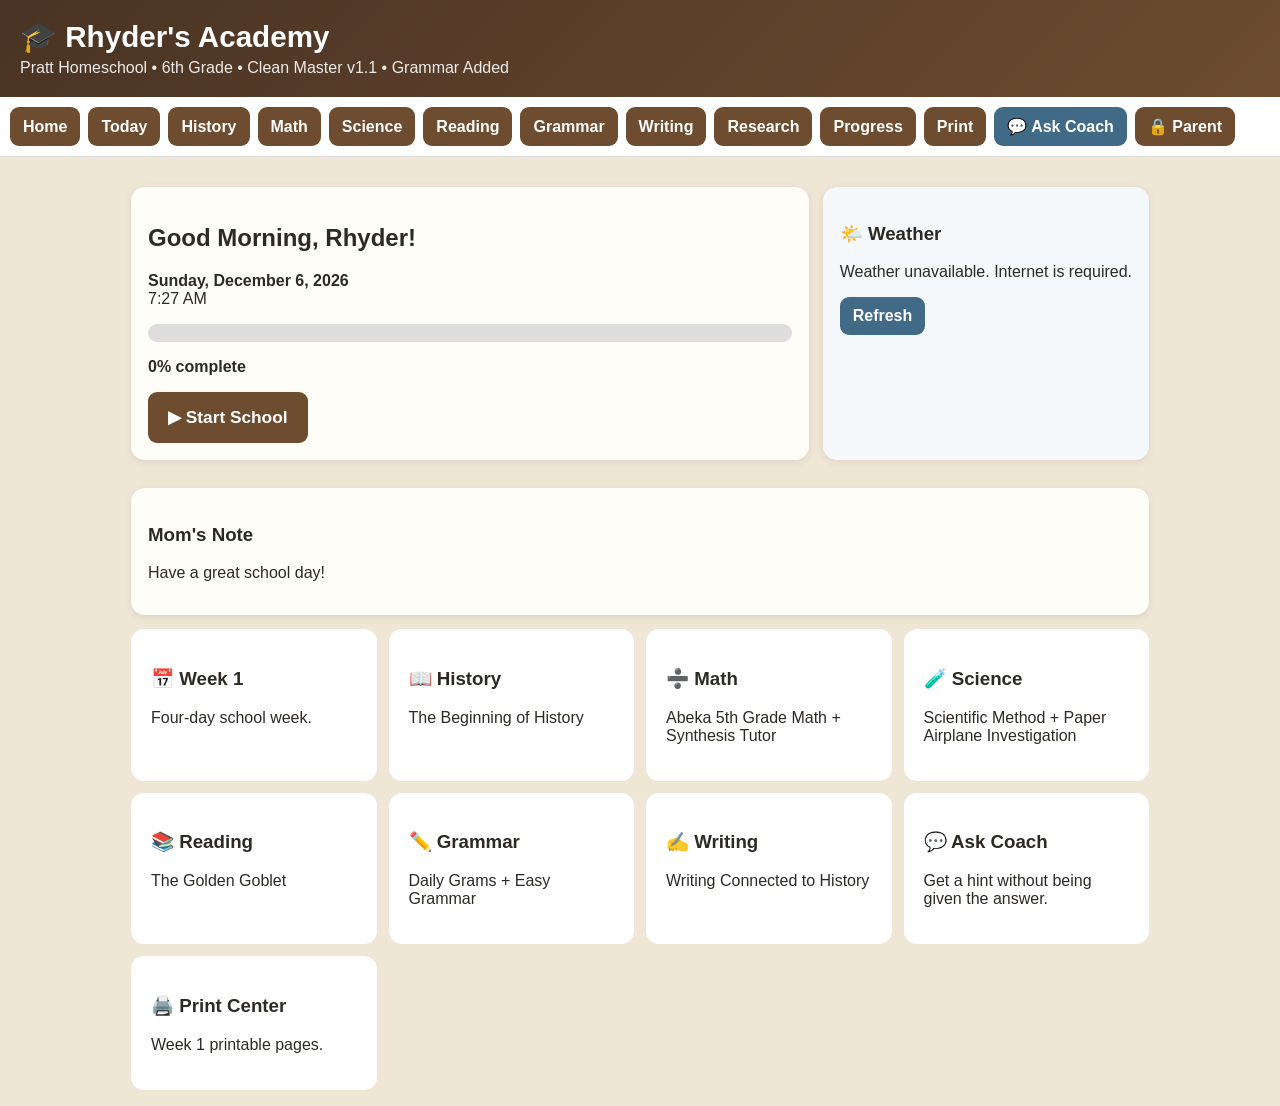
==== commit d481eebc: "Add files via upload" ====
--- a/index.html
+++ b/index.html
@@ -12,7 +12,7 @@
 <header class="topbar">
   <div>
     <h1>🎓 Rhyder's Academy</h1>
-    <p>Pratt Homeschool • 6th Grade • Clean Master v1.0</p>
+    <p>Pratt Homeschool • 6th Grade • Clean Master v1.1 • Grammar Added</p>
   </div>
 </header>
 
@@ -23,6 +23,7 @@
   <button data-page="math">Math</button>
   <button data-page="science">Science</button>
   <button data-page="reading">Reading</button>
+  <button data-page="grammar">Grammar</button>
   <button data-page="writing">Writing</button>
   <button data-page="research">Research</button>
   <button data-page="progress">Progress</button>
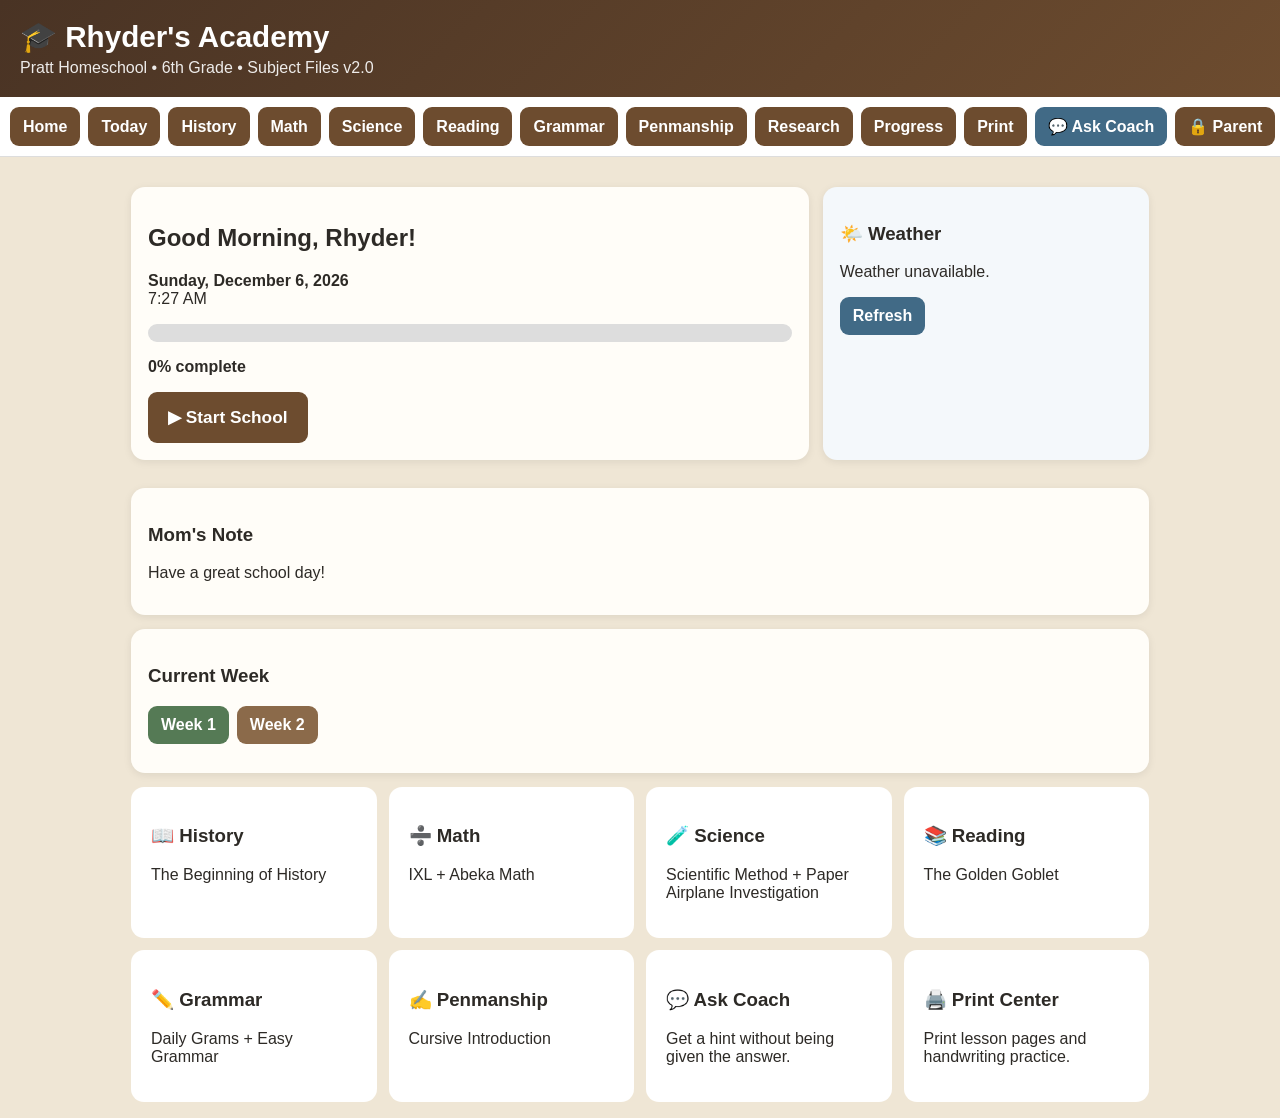
==== commit 6d62c799: "Add files via upload" ====
--- a/index.html
+++ b/index.html
@@ -12,7 +12,7 @@
 <header class="topbar">
   <div>
     <h1>🎓 Rhyder's Academy</h1>
-    <p>Pratt Homeschool • 6th Grade • Clean Master v1.1 • Grammar Added</p>
+    <p>Pratt Homeschool • 6th Grade • Subject Files v2.0</p>
   </div>
 </header>
 
@@ -24,7 +24,7 @@
   <button data-page="science">Science</button>
   <button data-page="reading">Reading</button>
   <button data-page="grammar">Grammar</button>
-  <button data-page="writing">Writing</button>
+  <button data-page="penmanship">Penmanship</button>
   <button data-page="research">Research</button>
   <button data-page="progress">Progress</button>
   <button data-page="print">Print</button>
@@ -34,7 +34,22 @@
 
 <main id="app" class="app"></main>
 
-<script src="data/week1.js"></script>
+<!-- Week 1 subject files -->
+<script src="curriculum/history/week01.js"></script>
+<script src="curriculum/math/week01.js"></script>
+<script src="curriculum/science/week01.js"></script>
+<script src="curriculum/grammar/week01.js"></script>
+<script src="curriculum/reading/week01.js"></script>
+<script src="curriculum/penmanship/week01.js"></script>
+
+<!-- Week 2 subject files -->
+<script src="curriculum/history/week02.js"></script>
+<script src="curriculum/math/week02.js"></script>
+<script src="curriculum/science/week02.js"></script>
+<script src="curriculum/grammar/week02.js"></script>
+<script src="curriculum/reading/week02.js"></script>
+<script src="curriculum/penmanship/week02.js"></script>
+
 <script src="app.js"></script>
 </body>
-</html>+</html>
--- a/styles.css
+++ b/styles.css
@@ -24,8 +24,9 @@
 .tabs button.active{background:var(--green)}.tabs button.locked{background:#d8d1c7;color:#666;cursor:not-allowed}
 .task{display:flex;gap:10px;align-items:flex-start;padding:10px 0;border-bottom:1px solid var(--line)}
 .task:last-child{border-bottom:0}.task input{width:21px;height:21px;margin-top:2px;flex:0 0 auto}
-.mini-lesson{background:#f8f1e7;border-left:5px solid var(--gold);padding:14px;border-radius:9px;margin:12px 0}
+.mini-lesson{background:#f8f1e7;border-left:5px solid var(--gold);padding:14px;border-radius:9px;margin:12px 0;line-height:1.55}
 .mini-lesson h3{margin-top:0}
+.activity-box{background:#f6f8fa;border:1px solid #d9e0e6;padding:14px;border-radius:10px;margin:12px 0}
 .small{font-size:.9rem;color:var(--muted)}
 .notice{background:#fff3cd;border:1px solid #e2c56d;padding:12px;border-radius:9px}
 .badge{display:inline-block;background:#e8efe8;color:#365936;border-radius:20px;padding:5px 10px;font-weight:700}
@@ -33,13 +34,16 @@
 label.field{display:block;margin:12px 0 6px;font-weight:700}
 .print-sheet{background:white;border:1px solid #bbb;padding:28px;min-height:680px;margin:15px 0}
 .lines{background:repeating-linear-gradient(white,white 27px,#b9c4cc 28px);height:180px;margin-top:10px}
+.hand-lines{background:repeating-linear-gradient(to bottom,#fff 0,#fff 20px,#a7bfd0 21px,#fff 22px,#fff 40px,#d9a3a3 41px,#fff 42px,#fff 61px,#a7bfd0 62px);height:190px;margin:12px 0;border-radius:4px}
+.trace{font-family:"Brush Script MT","Segoe Script",cursive;font-size:2rem;letter-spacing:.06em;color:#777;line-height:1.6}
 .two-col{display:grid;grid-template-columns:1fr 1fr;gap:20px}
 .subject-title{display:flex;align-items:center;justify-content:space-between;gap:10px}
 .subject-title h2{margin:0}
 .start{font-size:1.08rem;padding:15px 20px}
+.answer-key{background:#f2f2f2;border-left:5px solid #555;padding:14px;border-radius:9px;margin:12px 0}
 @media(max-width:720px){.hero,.two-col{grid-template-columns:1fr}.nav{position:static}}
 @media print{
   .topbar,.nav,.no-print,.btn,button{display:none!important}
   body{background:white}.app{max-width:none;padding:0}
-  .print-sheet{page-break-after:always;border:0;min-height:auto}
-}+  .print-sheet,.card.printable{page-break-after:always;border:0;box-shadow:none}
+}
